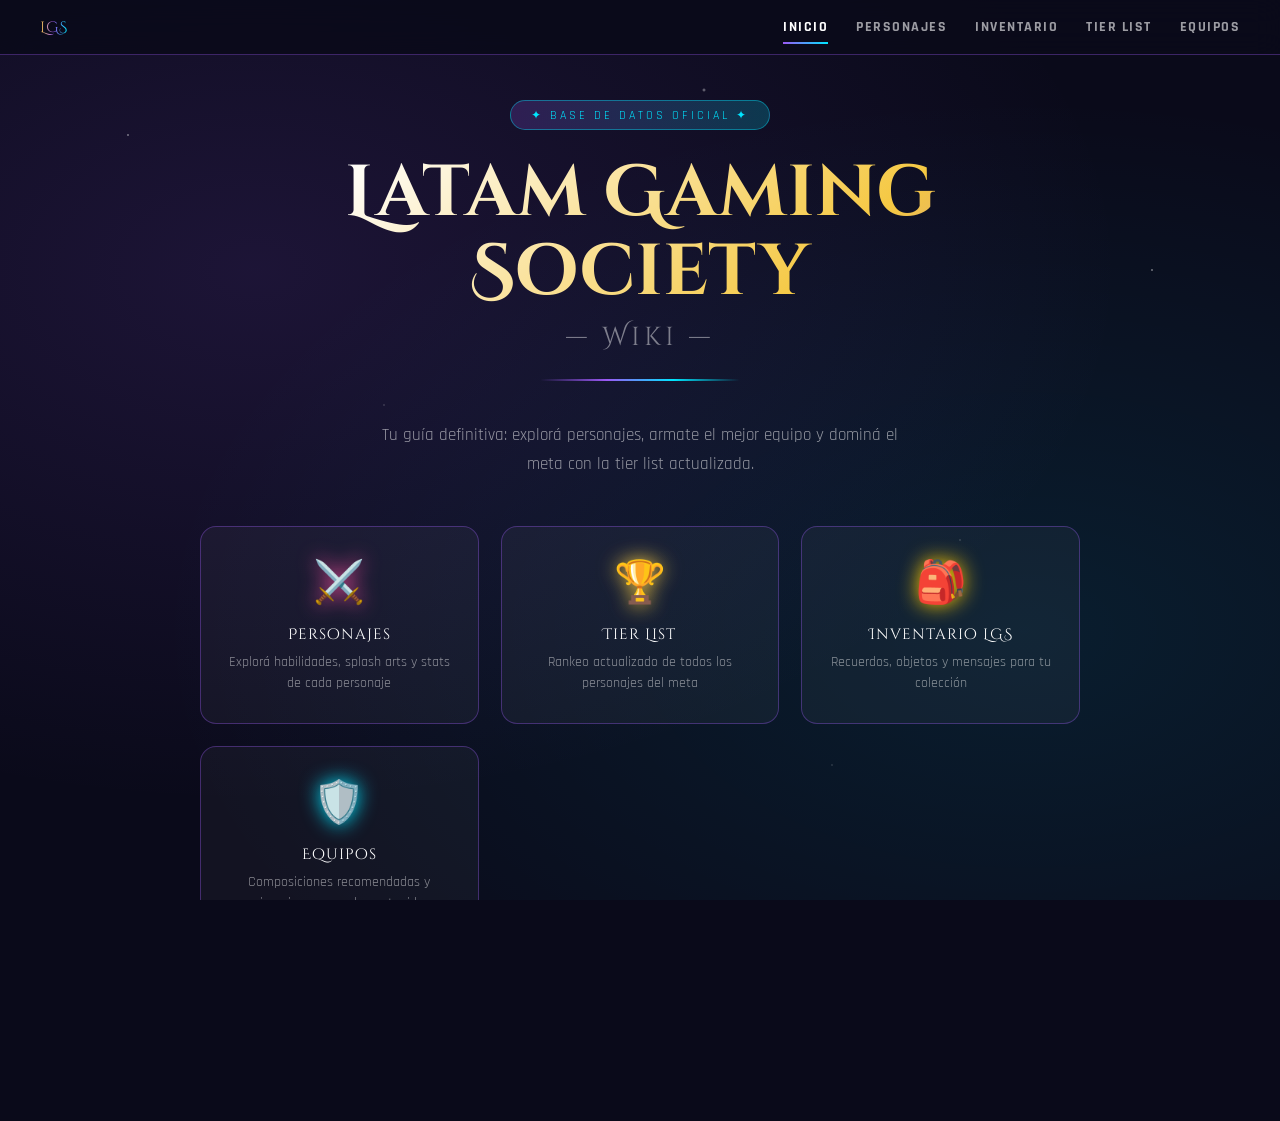
==== index.html @ 2401581b "Add files via upload" ====
<!DOCTYPE html>
<html lang="es">
<head>
<meta charset="UTF-8">
<meta name="viewport" content="width=device-width, initial-scale=1.0">
<title>LGS Wiki</title>
<link rel="stylesheet" href="styles.css">
</head>
<body data-page="home">
<div class="bg-layer"></div>

<nav>
  <div class="nav-logo" onclick="goTo('home')">LGS</div>
  <!-- Botón hamburguesa (solo visible en móvil) -->
  <button class="nav-hamburger" id="nav-hamburger" aria-label="Menú">
    <span></span><span></span><span></span>
  </button>
  <div class="nav-links" id="nav-links">
    <button class="nav-btn" data-page="home"       onclick="goTo('home');closeMenu()">Inicio</button>
    <button class="nav-btn" data-page="personajes" onclick="goTo('personajes');closeMenu()">Personajes</button>
    <button class="nav-btn" data-page="inventario" onclick="goTo('inventario');closeMenu()">Inventario</button>
    <button class="nav-btn" data-page="tierlist"   onclick="goTo('tierlist');closeMenu()">Tier List</button>
    <button class="nav-btn" data-page="equipos"    onclick="goTo('equipos');closeMenu()">Equipos</button>
  </div>
</nav>

<div class="home-wrap">
  <div class="hero-badge">✦ Base de Datos Oficial ✦</div>
  <h1 class="hero-title">Latam Gaming<br>Society</h1>
  <p class="hero-sub">— Wiki —</p>
  <div class="hero-divider"></div>
  <p class="hero-desc">Tu guía definitiva: explorá personajes, armate el mejor equipo y dominá el meta con la tier list actualizada.</p>
  <div class="home-cards">
    <div class="home-card c-chars" onclick="goTo('personajes')">
      <span class="hcard-icon">⚔️</span>
      <div class="hcard-title">Personajes</div>
      <div class="hcard-desc">Explorá habilidades, splash arts y stats de cada personaje</div>
    </div>
    <div class="home-card c-tier" onclick="goTo('tierlist')">
      <span class="hcard-icon">🏆</span>
      <div class="hcard-title">Tier List</div>
      <div class="hcard-desc">Rankeo actualizado de todos los personajes del meta</div>
    </div>
    <div class="home-card c-inventario" onclick="goTo('inventario')">
      <span class="hcard-icon">🎒</span>
      <div class="hcard-title">Inventario LGS</div>
      <div class="hcard-desc">Recuerdos, objetos y mensajes para tu colección</div>
    </div>
    <div class="home-card c-teams" onclick="goTo('equipos')">
      <span class="hcard-icon">🛡️</span>
      <div class="hcard-title">Equipos</div>
      <div class="hcard-desc">Composiciones recomendadas y sinergias para cada contenido</div>
    </div>
  </div>
  <div class="home-stats">
    <div><div class="hstat-num">2</div><div class="hstat-label">Personajes</div></div>
    <div><div class="hstat-num">4</div><div class="hstat-label">Secciones</div></div>
    <div><div class="hstat-num">∞</div><div class="hstat-label">Builds</div></div>
  </div>
</div>

<script src="scripts.js" defer></script>
</body>
</html>
---- styles.css ----
@import url('https://fonts.googleapis.com/css2?family=Cinzel+Decorative:wght@700;900&family=Rajdhani:wght@400;600;700&display=swap');
*{margin:0;padding:0;box-sizing:border-box;}
:root{
  --gold:#f5c842;--violet:#9b59f5;--cyan:#00e5ff;--pink:#ff4fa3;
  --bg:#0a0a1a;--border:rgba(155,89,245,0.35);
  --fuego:#ff6b35;--hidro:#4fc3f7;--aero:#b2ff59;--geo:#ffca28;
  --electro:#ce93d8;--crio:#80deea;--flora:#69f0ae;
  --celestial:#ffe082;--umbral:#9e9e9e;--caos:#e040fb;
}
html,body{height:100%;background:var(--bg);color:#fff;font-family:'Rajdhani',sans-serif;overflow-x:hidden;}

.bg-layer{position:fixed;inset:0;z-index:0;pointer-events:none;
  background:radial-gradient(ellipse at 20% 30%,rgba(155,89,245,.13) 0%,transparent 60%),
             radial-gradient(ellipse at 80% 70%,rgba(0,229,255,.09) 0%,transparent 60%),var(--bg);}
.bg-layer::before{content:'';position:absolute;inset:0;
  background-image:radial-gradient(1.5px 1.5px at 10% 15%,rgba(255,255,255,.6) 0%,transparent 100%),
    radial-gradient(1px 1px at 30% 45%,rgba(255,255,255,.4) 0%,transparent 100%),
    radial-gradient(2px 2px at 55% 10%,rgba(255,255,255,.5) 0%,transparent 100%),
    radial-gradient(1px 1px at 75% 60%,rgba(255,255,255,.4) 0%,transparent 100%),
    radial-gradient(1.5px 1.5px at 90% 30%,rgba(255,255,255,.6) 0%,transparent 100%),
    radial-gradient(1px 1px at 65% 85%,rgba(255,255,255,.35) 0%,transparent 100%);
  animation:twinkle 4s ease-in-out infinite alternate;}
@keyframes twinkle{from{opacity:.6}to{opacity:1}}

nav{position:fixed;top:0;left:0;right:0;z-index:300;display:flex;align-items:center;justify-content:space-between;
  padding:14px 40px;background:rgba(10,10,26,.9);backdrop-filter:blur(14px);
  border-bottom:1px solid var(--border);}
.nav-logo{font-family:'Cinzel Decorative',cursive;font-size:.95rem;cursor:pointer;
  background:linear-gradient(90deg,var(--gold),var(--violet),var(--cyan));
  -webkit-background-clip:text;background-clip:text;-webkit-text-fill-color:transparent;}
.nav-links{display:flex;gap:28px;}
.nav-btn{background:none;border:none;color:rgba(255,255,255,.6);cursor:pointer;
  font-family:'Rajdhani',sans-serif;font-size:.9rem;font-weight:700;letter-spacing:1.5px;
  text-transform:uppercase;padding:4px 0;position:relative;transition:color .2s;}
.nav-btn::after{content:'';position:absolute;bottom:-4px;left:0;right:0;height:2px;
  background:linear-gradient(90deg,var(--violet),var(--cyan));
  transform:scaleX(0);transition:transform .3s;transform-origin:left;}
.nav-btn:hover,.nav-btn.active{color:#fff;}
.nav-btn.active::after,.nav-btn:hover::after{transform:scaleX(1);}

.home-wrap{min-height:100vh;display:flex;flex-direction:column;align-items:center;
  justify-content:center;text-align:center;padding:100px 20px 60px;}
.hero-badge{display:inline-block;background:linear-gradient(90deg,rgba(155,89,245,.2),rgba(0,229,255,.2));
  border:1px solid rgba(0,229,255,.4);border-radius:20px;padding:6px 20px;
  font-size:.78rem;letter-spacing:3px;text-transform:uppercase;color:var(--cyan);margin-bottom:24px;
  animation:fadeInDown .8s ease both;}
.hero-title{font-family:'Cinzel Decorative',cursive;font-size:clamp(2rem,6vw,4.5rem);line-height:1.1;
  background:linear-gradient(135deg,#fff 0%,var(--gold) 40%,var(--violet) 70%,var(--cyan) 100%);
  -webkit-background-clip:text;background-clip:text;-webkit-text-fill-color:transparent;
  background-size:200% 200%;animation:gradShift 4s ease infinite,fadeInDown 1s ease both;margin-bottom:8px;}
.hero-sub{font-family:'Cinzel Decorative',cursive;font-size:clamp(.9rem,2vw,1.6rem);
  color:rgba(255,255,255,.45);letter-spacing:4px;margin-bottom:24px;animation:fadeInDown 1.1s ease both;}
.hero-divider{width:200px;height:2px;background:linear-gradient(90deg,transparent,var(--violet),var(--cyan),transparent);
  margin:0 auto 40px;animation:fadeIn 1.2s ease both;}
.hero-desc{max-width:540px;font-size:1.05rem;color:rgba(255,255,255,.55);line-height:1.7;
  margin-bottom:48px;animation:fadeInUp 1.2s ease both;}
.home-cards{display:grid;grid-template-columns:repeat(auto-fit,minmax(210px,1fr));
  gap:22px;max-width:880px;width:100%;animation:fadeInUp 1.4s ease both;}
.home-card{background:rgba(255,255,255,.04);border:1px solid var(--border);border-radius:16px;
  padding:30px 22px;cursor:pointer;transition:transform .3s,box-shadow .3s,border-color .3s;
  text-align:center;position:relative;overflow:hidden;}
.home-card::before{content:'';position:absolute;inset:0;
  background:linear-gradient(135deg,var(--c1,var(--violet)),var(--c2,var(--cyan)));
  opacity:0;transition:opacity .3s;}
.home-card:hover{transform:translateY(-8px) scale(1.03);border-color:transparent;
  box-shadow:0 20px 60px rgba(0,0,0,.4),0 0 28px var(--c1,var(--violet));}
.home-card:hover::before{opacity:.12;}
.home-card.c-chars{--c1:#ff4fa3;--c2:#9b59f5;}
.home-card.c-tier{--c1:#f5c842;--c2:#ff6b35;}
.home-card.c-inventario{--c1:#ffcc00;--c2:#f2994a;}
.home-card.c-teams{--c1:#00e5ff;--c2:#00b894;}
.hcard-icon{font-size:2.6rem;margin-bottom:14px;display:block;position:relative;z-index:1;
  filter:drop-shadow(0 0 10px var(--c1,var(--violet)));transition:transform .3s;}
.home-card:hover .hcard-icon{transform:scale(1.15) rotate(-5deg);}
.hcard-title{font-family:'Cinzel Decorative',cursive;font-size:.95rem;color:#fff;
  margin-bottom:7px;position:relative;z-index:1;letter-spacing:1px;}
.hcard-desc{font-size:.85rem;color:rgba(255,255,255,.5);line-height:1.5;position:relative;z-index:1;}
.home-stats{display:flex;gap:48px;margin-top:54px;animation:fadeInUp 1.6s ease both;}
.hstat-num{font-family:'Cinzel Decorative',cursive;font-size:2rem;
  background:linear-gradient(90deg,var(--gold),var(--violet));
  -webkit-background-clip:text;background-clip:text;-webkit-text-fill-color:transparent;}
.hstat-label{font-size:.78rem;letter-spacing:2px;text-transform:uppercase;color:rgba(255,255,255,.4);margin-top:4px;}

.chars-wrap{padding:100px 40px 60px;max-width:1300px;margin:0 auto;}
.section-header{text-align:center;margin-bottom:44px;}
.section-badge{display:inline-block;background:linear-gradient(90deg,rgba(255,79,163,.2),rgba(155,89,245,.2));
  border:1px solid rgba(255,79,163,.4);border-radius:20px;padding:5px 18px;
  font-size:.75rem;letter-spacing:3px;text-transform:uppercase;color:var(--pink);margin-bottom:14px;}
.section-title{font-family:'Cinzel Decorative',cursive;font-size:clamp(1.5rem,4vw,2.8rem);
  background:linear-gradient(135deg,#fff 0%,var(--gold) 50%,var(--pink) 100%);
  -webkit-background-clip:text;background-clip:text;-webkit-text-fill-color:transparent;margin-bottom:8px;}
.section-sub{color:rgba(255,255,255,.4);letter-spacing:2px;font-size:.82rem;text-transform:uppercase;}

.inventory-wrap{padding:100px 40px 60px;max-width:1300px;margin:0 auto;}
.inventory-grid{display:grid;grid-template-columns:repeat(auto-fit,minmax(260px,1fr));gap:22px;margin-top:24px;}
.inventory-card{background:rgba(255,255,255,.04);border:1px solid rgba(255,255,255,.08);border-radius:18px;overflow:hidden;
  display:flex;flex-direction:column;transition:transform .3s,box-shadow .3s;}
.inventory-card:hover{transform:translateY(-6px);box-shadow:0 18px 50px rgba(0,0,0,.28);}
.inventory-card-media{position:relative;min-height:220px;display:flex;align-items:center;justify-content:center;
  background:linear-gradient(135deg,rgba(155,89,245,.15),rgba(0,229,255,.12));color:#fff;
  text-transform:uppercase;font-family:'Cinzel Decorative',cursive;font-size:1.8rem;letter-spacing:1px;}
.inventory-card-media span{background:rgba(0,0,0,.35);padding:10px 18px;border-radius:999px;}
.inventory-card-media-recuerdos{background:linear-gradient(135deg,#40123a,#220923);}
.inventory-card-media-objetos{background:linear-gradient(135deg,#10343d,#0d5668);}
.inventory-card-media-mensajes{background:linear-gradient(135deg,#2e1f3d,#5d3d7b);}
.inventory-card-body{padding:22px;display:flex;flex-direction:column;gap:12px;}
.inventory-card-title{font-family:'Cinzel Decorative',cursive;font-size:1.1rem;color:#fff;}
.inventory-card-desc{color:rgba(255,255,255,.6);line-height:1.65;font-size:.94rem;}
.inventory-card-notice{font-size:.82rem;color:rgba(255,255,255,.35);padding-top:4px;border-top:1px solid rgba(255,255,255,.06);}

.filters{display:flex;flex-wrap:wrap;gap:14px;align-items:flex-end;margin-bottom:32px;
  background:rgba(255,255,255,.03);border:1px solid var(--border);border-radius:14px;padding:18px 22px;}
.search-wrap{position:relative;flex:1;min-width:200px;}
.search-wrap input{width:100%;background:rgba(255,255,255,.06);border:1px solid rgba(155,89,245,.3);
  border-radius:10px;padding:9px 14px 9px 40px;color:#fff;font-family:'Rajdhani',sans-serif;
  font-size:.92rem;font-weight:600;outline:none;transition:border-color .3s;}
.search-wrap input::placeholder{color:rgba(255,255,255,.3);}
.search-wrap input:focus{border-color:var(--violet);}
.s-icon{position:absolute;left:12px;top:50%;transform:translateY(-50%);opacity:.45;font-size:.95rem;}
.fg{display:flex;flex-direction:column;gap:7px;}
.fl{font-size:.68rem;letter-spacing:2px;text-transform:uppercase;color:rgba(255,255,255,.35);}
.fp{display:flex;flex-wrap:wrap;gap:5px;}
.pill{background:rgba(255,255,255,.05);border:1px solid rgba(255,255,255,.12);border-radius:20px;
  padding:4px 12px;font-size:.8rem;font-weight:600;cursor:pointer;transition:all .22s;
  color:rgba(255,255,255,.55);user-select:none;display:flex;align-items:center;gap:5px;}
.pill:hover{border-color:rgba(155,89,245,.5);color:#fff;}
.pill.active{background:rgba(155,89,245,.22);border-color:var(--violet);color:#fff;}
.pill.sp.active{background:rgba(245,200,66,.14);border-color:var(--gold);color:var(--gold);}
.edot{width:8px;height:8px;border-radius:50%;flex-shrink:0;}
.fdiv{width:1px;background:rgba(255,255,255,.07);align-self:stretch;}
.count-lbl{margin-left:auto;color:rgba(255,255,255,.3);font-size:.82rem;white-space:nowrap;}
#char-count{color:var(--cyan);}

.chars-grid{display:grid;grid-template-columns:repeat(auto-fill,minmax(165px,1fr));gap:18px;}
.char-card{position:relative;border-radius:14px;overflow:hidden;cursor:pointer;aspect-ratio:3/4;
  background:rgba(255,255,255,.04);border:1px solid rgba(255,255,255,.1);
  display:flex;flex-direction:column;transition:transform .3s,box-shadow .3s,border-color .3s;}
.char-card:hover{transform:translateY(-8px) scale(1.03);}
.char-card[data-rarity="5"]{border-color:rgba(245,200,66,.3);}
.char-card[data-rarity="5"]:hover{border-color:var(--gold);box-shadow:0 20px 50px rgba(0,0,0,.5),0 0 28px rgba(245,200,66,.3);}
.char-card[data-rarity="4"]{border-color:rgba(155,89,245,.25);}
.char-card[data-rarity="4"]:hover{border-color:var(--violet);box-shadow:0 20px 50px rgba(0,0,0,.5),0 0 22px rgba(155,89,245,.3);}
.card-art{flex:1;position:relative;overflow:hidden;}
.card-art img{width:100%;height:100%;object-fit:cover;object-position:top center;display:block;transition:transform .4s;}
.char-card:hover .card-art img{transform:scale(1.08);}
.card-art-bg{width:100%;height:100%;display:flex;align-items:center;justify-content:center;}
.elem-badge{position:absolute;top:9px;left:9px;width:13px;height:13px;border-radius:50%;
  border:2px solid rgba(255,255,255,.2);z-index:2;}
.rarity-badge{position:absolute;top:7px;right:7px;z-index:2;display:flex;gap:1px;
  background:rgba(0,0,0,.55);border-radius:7px;padding:3px 5px;backdrop-filter:blur(4px);}
.star{font-size:.52rem;line-height:1;}
.card-footer{padding:9px 11px;background:linear-gradient(0deg,rgba(10,10,26,.97),rgba(10,10,26,.7));
  border-top:1px solid rgba(255,255,255,.06);}
.card-name{font-family:'Cinzel Decorative',cursive;font-size:.63rem;color:#fff;
  text-align:center;white-space:nowrap;overflow:hidden;text-overflow:ellipsis;}
.card-el-name{font-size:.65rem;color:rgba(255,255,255,.33);text-align:center;margin-top:2px;letter-spacing:1px;}
.empty-state{grid-column:1/-1;text-align:center;padding:70px 20px;color:rgba(255,255,255,.22);}
.empty-icon{font-size:2.8rem;margin-bottom:14px;display:block;}
.empty-text{font-family:'Cinzel Decorative',cursive;font-size:.85rem;letter-spacing:2px;}

.modal-overlay{position:fixed;inset:0;z-index:500;background:rgba(0,0,0,.82);
  backdrop-filter:blur(8px);display:flex;align-items:center;justify-content:center;
  padding:20px;opacity:0;pointer-events:none;transition:opacity .28s;}
.modal-overlay.open{opacity:1;pointer-events:all;}
.modal{background:linear-gradient(160deg,#0f0f24,#0a0a1a);border-radius:18px;
  border:1px solid rgba(155,89,245,.3);max-width:860px;width:100%;max-height:88vh;
  overflow-y:auto;position:relative;transform:translateY(28px);transition:transform .28s;}
.modal-overlay.open .modal{transform:translateY(0);}
.modal::-webkit-scrollbar{width:5px;}
.modal::-webkit-scrollbar-track{background:rgba(255,255,255,.02);}
.modal::-webkit-scrollbar-thumb{background:rgba(155,89,245,.4);border-radius:3px;}
.modal-hero{position:relative;height:320px;overflow:hidden;border-radius:18px 18px 0 0;}
.modal-hero-img{width:100%;height:100%;object-fit:cover;object-position:top center;display:block;}
.modal-hero-bg{width:100%;height:100%;}
.modal-hero-grad{position:absolute;inset:0;
  background:linear-gradient(0deg,#0a0a1a 0%,rgba(10,10,26,.25) 55%,transparent 100%);}
.modal-close{position:absolute;top:14px;right:14px;z-index:10;background:rgba(0,0,0,.6);
  border:1px solid rgba(255,255,255,.18);border-radius:50%;width:34px;height:34px;
  color:#fff;font-size:1rem;cursor:pointer;display:flex;align-items:center;justify-content:center;
  transition:background .2s;backdrop-filter:blur(4px);}
.modal-close:hover{background:rgba(255,79,163,.45);}
.modal-hero-info{position:absolute;bottom:18px;left:26px;right:26px;}
.modal-name{font-family:'Cinzel Decorative',cursive;font-size:clamp(1.3rem,3vw,2rem);
  color:#fff;text-shadow:0 2px 18px rgba(0,0,0,.9);margin-bottom:4px;}
.modal-tagline{font-size:.85rem;color:rgba(255,255,255,.5);font-style:italic;letter-spacing:1px;}
.modal-badges{display:flex;align-items:center;gap:8px;margin-top:9px;flex-wrap:wrap;}
.mbadge{display:flex;align-items:center;gap:5px;background:rgba(0,0,0,.55);
  border-radius:20px;padding:3px 11px;font-size:.78rem;font-weight:700;letter-spacing:.8px;
  border:1px solid rgba(255,255,255,.12);backdrop-filter:blur(4px);}
.mbadge-dot{width:9px;height:9px;border-radius:50%;}
.mbadge-role{background:rgba(155,89,245,.15);border-color:rgba(155,89,245,.35);color:var(--violet);}
.mbadge-rarity{border-color:rgba(245,200,66,.3);}
.modal-body{padding:22px 26px 30px;}
.ms-title{font-family:'Cinzel Decorative',cursive;font-size:.75rem;color:var(--cyan);
  letter-spacing:3px;text-transform:uppercase;margin-bottom:12px;padding-bottom:7px;
  border-bottom:1px solid rgba(0,229,255,.14);}
.ms{margin-bottom:26px;}
.stats-grid{display:grid;grid-template-columns:repeat(auto-fill,minmax(155px,1fr));gap:7px;}
.srow{display:flex;justify-content:space-between;align-items:center;
  background:rgba(255,255,255,.04);border-radius:8px;padding:6px 11px;
  border:1px solid rgba(255,255,255,.05);}
.sname{font-size:.78rem;color:rgba(255,255,255,.48);font-weight:600;}
.sval{font-size:.85rem;color:#fff;font-weight:700;}
.skill-card{background:rgba(255,255,255,.04);border:1px solid rgba(255,255,255,.07);
  border-radius:11px;padding:14px 16px;margin-bottom:10px;transition:border-color .3s;}
.skill-card:hover{border-color:rgba(155,89,245,.3);}
.sk-head{display:flex;align-items:center;gap:9px;margin-bottom:7px;}
.sk-icon{font-size:1.1rem;}
.sk-name{font-family:'Cinzel Decorative',cursive;font-size:.74rem;color:var(--gold);letter-spacing:.8px;}
.sk-type{font-size:.68rem;color:rgba(255,255,255,.32);letter-spacing:2px;text-transform:uppercase;margin-left:auto;}
.sk-flavor{font-size:.8rem;color:rgba(255,255,255,.42);font-style:italic;margin-bottom:7px;line-height:1.5;}
.sk-desc{font-size:.86rem;color:rgba(255,255,255,.73);line-height:1.6;}
.sk-desc strong{color:var(--cyan);}
.ptable{width:100%;border-collapse:collapse;}
.ptable th{font-size:.7rem;letter-spacing:2px;text-transform:uppercase;color:rgba(255,255,255,.32);
  padding:7px 11px;text-align:left;border-bottom:1px solid rgba(255,255,255,.07);}
.ptable td{padding:8px 11px;font-size:.83rem;border-bottom:1px solid rgba(255,255,255,.04);}
.ptable tr:last-child td{border-bottom:none;}
.ptable tr:hover td{background:rgba(255,255,255,.03);}
.pnum{color:var(--gold);font-weight:700;text-align:center;font-family:'Cinzel Decorative',cursive;}
.pname{color:var(--violet);font-weight:700;}
.pdesc{color:rgba(255,255,255,.62);line-height:1.5;}
.pdesc strong{color:var(--cyan);}
.coming-soon{min-height:100vh;display:flex;flex-direction:column;align-items:center;
  justify-content:center;text-align:center;padding:100px 20px;}
.cs-icon{font-size:4rem;margin-bottom:20px;opacity:.4;}
.cs-title{font-family:'Cinzel Decorative',cursive;font-size:1.4rem;color:rgba(255,255,255,.25);
  letter-spacing:3px;margin-bottom:10px;}
.cs-sub{font-size:.9rem;color:rgba(255,255,255,.15);letter-spacing:2px;}
.mbadge-paradigma{background:rgba(0,229,255,.08);border-color:rgba(0,229,255,.3);color:var(--cyan);}
.mbadge-via{background:rgba(245,200,66,.12);border-color:rgba(245,200,66,.4);color:var(--gold);
  font-family:'Rajdhani',sans-serif;font-weight:700;cursor:pointer;letter-spacing:.8px;
  transition:background .2s;}
.mbadge-via:hover{background:rgba(245,200,66,.25);}
@keyframes fadeInDown{from{opacity:0;transform:translateY(-24px)}to{opacity:1;transform:translateY(0)}}
@keyframes fadeInUp{from{opacity:0;transform:translateY(24px)}to{opacity:1;transform:translateY(0)}}
@keyframes fadeIn{from{opacity:0}to{opacity:1}}
/* ══════════════════════════════
   HAMBURGUESA (base, oculta en desktop)
══════════════════════════════ */
.nav-hamburger {
  display: none;
  flex-direction: column;
  justify-content: center;
  gap: 5px;
  background: none;
  border: none;
  cursor: pointer;
  padding: 6px;
  z-index: 310;
}
.nav-hamburger span {
  display: block;
  width: 24px;
  height: 2px;
  background: rgba(255,255,255,0.8);
  border-radius: 2px;
  transition: transform 0.3s, opacity 0.3s;
}
/* Animación al abrir */
.nav-hamburger.open span:nth-child(1) { transform: translateY(7px) rotate(45deg); }
.nav-hamburger.open span:nth-child(2) { opacity: 0; }
.nav-hamburger.open span:nth-child(3) { transform: translateY(-7px) rotate(-45deg); }

/* ══════════════════════════════
   TABLET (≤ 900px)
══════════════════════════════ */
@media (max-width: 900px) {
  nav { padding: 14px 20px; }

  .home-cards {
    grid-template-columns: repeat(2, 1fr);
    gap: 14px;
  }

  .home-wrap { padding: 90px 16px 50px; }

  .hero-title { font-size: clamp(1.8rem, 7vw, 3.2rem); }
  .hero-sub   { font-size: clamp(.8rem, 2.5vw, 1.3rem); }
  .hero-desc  { font-size: .98rem; }
}

/* ══════════════════════════════
   MÓVIL (≤ 600px)
══════════════════════════════ */
@media (max-width: 600px) {
  /* Nav: mostrar hamburguesa, ocultar links */
  .nav-hamburger { display: flex; }

  .nav-links {
    position: fixed;
    top: 0; right: 0;
    height: 100vh;
    width: 70%;
    max-width: 280px;
    background: rgba(10,10,26,0.97);
    backdrop-filter: blur(16px);
    border-left: 1px solid rgba(155,89,245,0.3);
    flex-direction: column;
    align-items: flex-start;
    justify-content: center;
    gap: 8px;
    padding: 40px 28px;
    transform: translateX(100%);
    transition: transform 0.3s ease;
    z-index: 305;
  }
  .nav-links.open { transform: translateX(0); }

  .nav-btn {
    font-size: 1.1rem;
    padding: 10px 0;
    width: 100%;
    text-align: left;
    border-bottom: 1px solid rgba(255,255,255,0.06);
  }

  /* Home */
  .home-wrap { padding: 80px 14px 44px; text-align: center; }

  .hero-title { font-size: clamp(1.5rem, 9vw, 2.4rem); }
  .hero-sub   { font-size: .85rem; letter-spacing: 3px; }
  .hero-desc  { font-size: .92rem; }

  .home-cards {
    grid-template-columns: 1fr 1fr;
    gap: 10px;
  }

  .hcard-icon  { font-size: 2rem; margin-bottom: 10px; }
  .hcard-title { font-size: .82rem; }
  .hcard-desc  { font-size: .75rem; }

  .home-stats { gap: 28px; }
  .hstat-num  { font-size: 1.6rem; }
  .hstat-label{ font-size: .7rem; }

  .hero-divider { width: 140px; }
}

/* ══════════════════════════════
   MUY CHICO (≤ 380px)
══════════════════════════════ */
@media (max-width: 380px) {
  .home-cards { grid-template-columns: 1fr; }
  .hero-title { font-size: 1.4rem; }
}
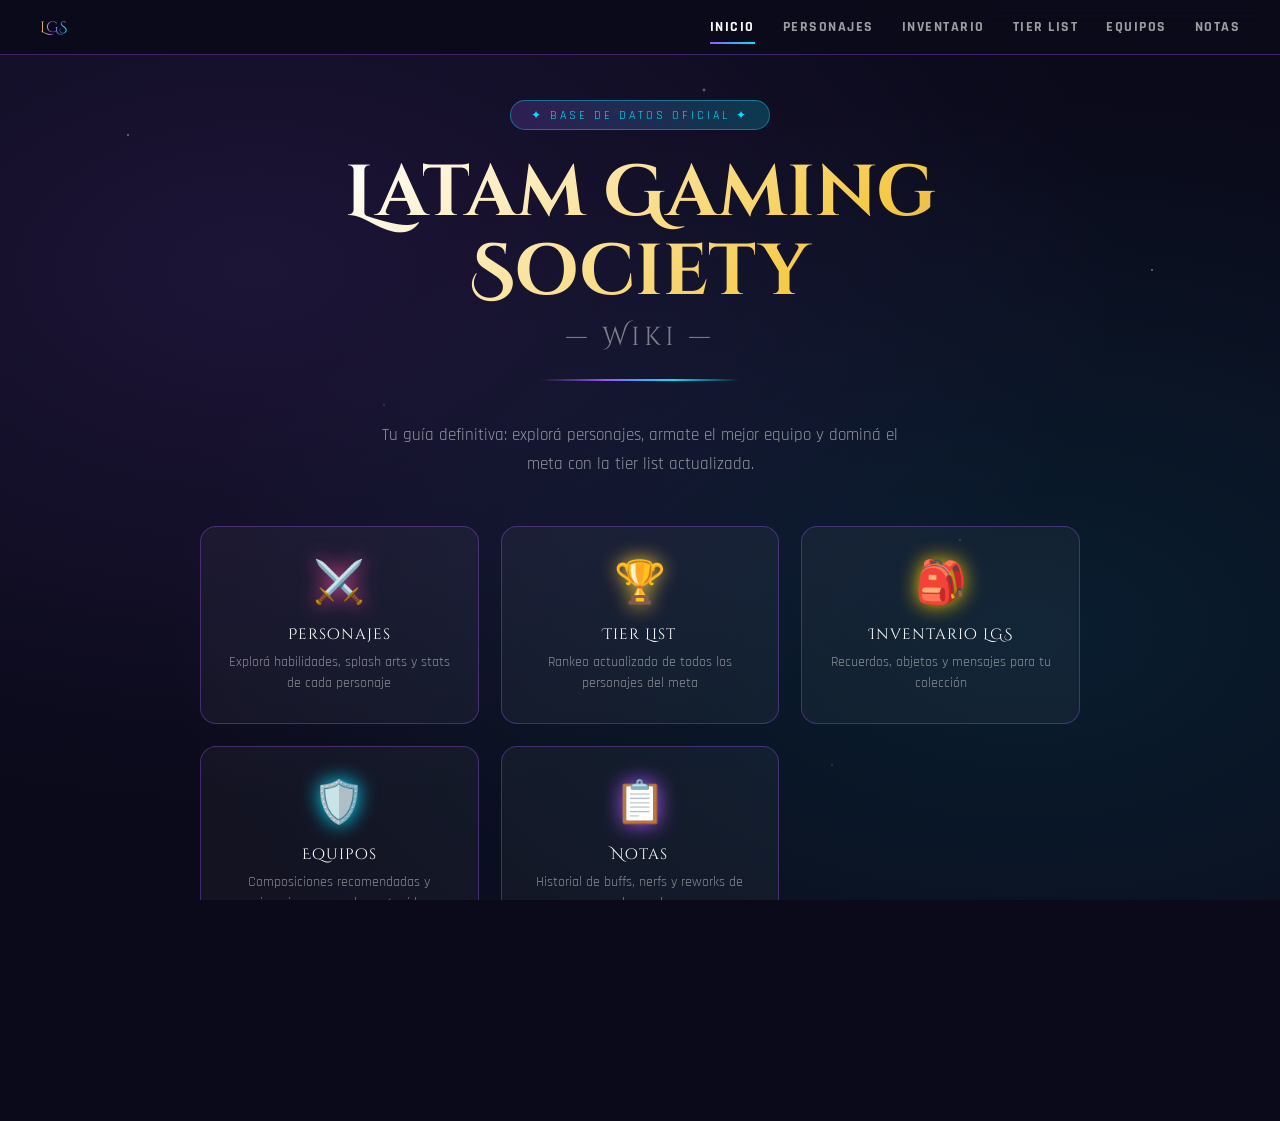
==== commit 1fa634af: "Add files via upload" ====
--- a/index.html
+++ b/index.html
@@ -8,10 +8,8 @@
 </head>
 <body data-page="home">
 <div class="bg-layer"></div>
-
 <nav>
   <div class="nav-logo" onclick="goTo('home')">LGS</div>
-  <!-- Botón hamburguesa (solo visible en móvil) -->
   <button class="nav-hamburger" id="nav-hamburger" aria-label="Menú">
     <span></span><span></span><span></span>
   </button>
@@ -21,9 +19,9 @@
     <button class="nav-btn" data-page="inventario" onclick="goTo('inventario');closeMenu()">Inventario</button>
     <button class="nav-btn" data-page="tierlist"   onclick="goTo('tierlist');closeMenu()">Tier List</button>
     <button class="nav-btn" data-page="equipos"    onclick="goTo('equipos');closeMenu()">Equipos</button>
+    <button class="nav-btn" data-page="notas"      onclick="goTo('notas');closeMenu()">Notas</button>
   </div>
 </nav>
-
 <div class="home-wrap">
   <div class="hero-badge">✦ Base de Datos Oficial ✦</div>
   <h1 class="hero-title">Latam Gaming<br>Society</h1>
@@ -51,14 +49,18 @@
       <div class="hcard-title">Equipos</div>
       <div class="hcard-desc">Composiciones recomendadas y sinergias para cada contenido</div>
     </div>
+    <div class="home-card c-notas" onclick="goTo('notas')">
+      <span class="hcard-icon">📋</span>
+      <div class="hcard-title">Notas</div>
+      <div class="hcard-desc">Historial de buffs, nerfs y reworks de cada parche</div>
+    </div>
   </div>
   <div class="home-stats">
     <div><div class="hstat-num">2</div><div class="hstat-label">Personajes</div></div>
-    <div><div class="hstat-num">4</div><div class="hstat-label">Secciones</div></div>
+    <div><div class="hstat-num">5</div><div class="hstat-label">Secciones</div></div>
     <div><div class="hstat-num">∞</div><div class="hstat-label">Builds</div></div>
   </div>
 </div>
-
 <script src="scripts.js" defer></script>
 </body>
 </html>
--- a/styles.css
+++ b/styles.css
@@ -22,13 +22,17 @@
   animation:twinkle 4s ease-in-out infinite alternate;}
 @keyframes twinkle{from{opacity:.6}to{opacity:1}}
 
+/* ── NAV ── */
 nav{position:fixed;top:0;left:0;right:0;z-index:300;display:flex;align-items:center;justify-content:space-between;
   padding:14px 40px;background:rgba(10,10,26,.9);backdrop-filter:blur(14px);
   border-bottom:1px solid var(--border);}
 .nav-logo{font-family:'Cinzel Decorative',cursive;font-size:.95rem;cursor:pointer;
   background:linear-gradient(90deg,var(--gold),var(--violet),var(--cyan));
   -webkit-background-clip:text;background-clip:text;-webkit-text-fill-color:transparent;}
+
+/* Links — visibles en desktop, ocultos en móvil */
 .nav-links{display:flex;gap:28px;}
+
 .nav-btn{background:none;border:none;color:rgba(255,255,255,.6);cursor:pointer;
   font-family:'Rajdhani',sans-serif;font-size:.9rem;font-weight:700;letter-spacing:1.5px;
   text-transform:uppercase;padding:4px 0;position:relative;transition:color .2s;}
@@ -38,6 +42,33 @@
 .nav-btn:hover,.nav-btn.active{color:#fff;}
 .nav-btn.active::after,.nav-btn:hover::after{transform:scaleX(1);}
 
+/* Hamburguesa — oculta en desktop */
+.nav-hamburger{
+  display:none;
+  flex-direction:column;
+  justify-content:center;
+  align-items:center;
+  gap:5px;
+  background:none;
+  border:1px solid rgba(155,89,245,.4);
+  border-radius:8px;
+  cursor:pointer;
+  padding:8px 9px;
+  z-index:310;
+  flex-shrink:0;
+}
+.nav-hamburger span{
+  display:block;
+  width:22px;height:2px;
+  background:rgba(255,255,255,.85);
+  border-radius:2px;
+  transition:transform .3s,opacity .3s;
+}
+.nav-hamburger.open span:nth-child(1){transform:translateY(7px) rotate(45deg);}
+.nav-hamburger.open span:nth-child(2){opacity:0;}
+.nav-hamburger.open span:nth-child(3){transform:translateY(-7px) rotate(-45deg);}
+
+/* ── HOME ── */
 .home-wrap{min-height:100vh;display:flex;flex-direction:column;align-items:center;
   justify-content:center;text-align:center;padding:100px 20px 60px;}
 .hero-badge{display:inline-block;background:linear-gradient(90deg,rgba(155,89,245,.2),rgba(0,229,255,.2));
@@ -48,6 +79,7 @@
   background:linear-gradient(135deg,#fff 0%,var(--gold) 40%,var(--violet) 70%,var(--cyan) 100%);
   -webkit-background-clip:text;background-clip:text;-webkit-text-fill-color:transparent;
   background-size:200% 200%;animation:gradShift 4s ease infinite,fadeInDown 1s ease both;margin-bottom:8px;}
+@keyframes gradShift{0%,100%{background-position:0 50%}50%{background-position:100% 50%}}
 .hero-sub{font-family:'Cinzel Decorative',cursive;font-size:clamp(.9rem,2vw,1.6rem);
   color:rgba(255,255,255,.45);letter-spacing:4px;margin-bottom:24px;animation:fadeInDown 1.1s ease both;}
 .hero-divider{width:200px;height:2px;background:linear-gradient(90deg,transparent,var(--violet),var(--cyan),transparent);
@@ -69,6 +101,7 @@
 .home-card.c-tier{--c1:#f5c842;--c2:#ff6b35;}
 .home-card.c-inventario{--c1:#ffcc00;--c2:#f2994a;}
 .home-card.c-teams{--c1:#00e5ff;--c2:#00b894;}
+.home-card.c-notas{--c1:#a855f7;--c2:#00e5ff;}
 .hcard-icon{font-size:2.6rem;margin-bottom:14px;display:block;position:relative;z-index:1;
   filter:drop-shadow(0 0 10px var(--c1,var(--violet)));transition:transform .3s;}
 .home-card:hover .hcard-icon{transform:scale(1.15) rotate(-5deg);}
@@ -81,6 +114,7 @@
   -webkit-background-clip:text;background-clip:text;-webkit-text-fill-color:transparent;}
 .hstat-label{font-size:.78rem;letter-spacing:2px;text-transform:uppercase;color:rgba(255,255,255,.4);margin-top:4px;}
 
+/* ── SECCIONES ── */
 .chars-wrap{padding:100px 40px 60px;max-width:1300px;margin:0 auto;}
 .section-header{text-align:center;margin-bottom:44px;}
 .section-badge{display:inline-block;background:linear-gradient(90deg,rgba(255,79,163,.2),rgba(155,89,245,.2));
@@ -91,6 +125,7 @@
   -webkit-background-clip:text;background-clip:text;-webkit-text-fill-color:transparent;margin-bottom:8px;}
 .section-sub{color:rgba(255,255,255,.4);letter-spacing:2px;font-size:.82rem;text-transform:uppercase;}
 
+/* ── INVENTARIO ── */
 .inventory-wrap{padding:100px 40px 60px;max-width:1300px;margin:0 auto;}
 .inventory-grid{display:grid;grid-template-columns:repeat(auto-fit,minmax(260px,1fr));gap:22px;margin-top:24px;}
 .inventory-card{background:rgba(255,255,255,.04);border:1px solid rgba(255,255,255,.08);border-radius:18px;overflow:hidden;
@@ -108,6 +143,7 @@
 .inventory-card-desc{color:rgba(255,255,255,.6);line-height:1.65;font-size:.94rem;}
 .inventory-card-notice{font-size:.82rem;color:rgba(255,255,255,.35);padding-top:4px;border-top:1px solid rgba(255,255,255,.06);}
 
+/* ── FILTROS ── */
 .filters{display:flex;flex-wrap:wrap;gap:14px;align-items:flex-end;margin-bottom:32px;
   background:rgba(255,255,255,.03);border:1px solid var(--border);border-radius:14px;padding:18px 22px;}
 .search-wrap{position:relative;flex:1;min-width:200px;}
@@ -131,6 +167,7 @@
 .count-lbl{margin-left:auto;color:rgba(255,255,255,.3);font-size:.82rem;white-space:nowrap;}
 #char-count{color:var(--cyan);}
 
+/* ── CARDS PERSONAJES ── */
 .chars-grid{display:grid;grid-template-columns:repeat(auto-fill,minmax(165px,1fr));gap:18px;}
 .char-card{position:relative;border-radius:14px;overflow:hidden;cursor:pointer;aspect-ratio:3/4;
   background:rgba(255,255,255,.04);border:1px solid rgba(255,255,255,.1);
@@ -158,6 +195,7 @@
 .empty-icon{font-size:2.8rem;margin-bottom:14px;display:block;}
 .empty-text{font-family:'Cinzel Decorative',cursive;font-size:.85rem;letter-spacing:2px;}
 
+/* ── MODAL ── */
 .modal-overlay{position:fixed;inset:0;z-index:500;background:rgba(0,0,0,.82);
   backdrop-filter:blur(8px);display:flex;align-items:center;justify-content:center;
   padding:20px;opacity:0;pointer-events:none;transition:opacity .28s;}
@@ -190,6 +228,11 @@
 .mbadge-dot{width:9px;height:9px;border-radius:50%;}
 .mbadge-role{background:rgba(155,89,245,.15);border-color:rgba(155,89,245,.35);color:var(--violet);}
 .mbadge-rarity{border-color:rgba(245,200,66,.3);}
+.mbadge-paradigma{background:rgba(0,229,255,.08);border-color:rgba(0,229,255,.3);color:var(--cyan);}
+.mbadge-via{background:rgba(245,200,66,.12);border-color:rgba(245,200,66,.4);color:var(--gold);
+  font-family:'Rajdhani',sans-serif;font-weight:700;cursor:pointer;letter-spacing:.8px;
+  transition:background .2s;}
+.mbadge-via:hover{background:rgba(245,200,66,.25);}
 .modal-body{padding:22px 26px 30px;}
 .ms-title{font-family:'Cinzel Decorative',cursive;font-size:.75rem;color:var(--cyan);
   letter-spacing:3px;text-transform:uppercase;margin-bottom:12px;padding-bottom:7px;
@@ -221,127 +264,105 @@
 .pname{color:var(--violet);font-weight:700;}
 .pdesc{color:rgba(255,255,255,.62);line-height:1.5;}
 .pdesc strong{color:var(--cyan);}
+
+/* ── COMING SOON ── */
 .coming-soon{min-height:100vh;display:flex;flex-direction:column;align-items:center;
   justify-content:center;text-align:center;padding:100px 20px;}
 .cs-icon{font-size:4rem;margin-bottom:20px;opacity:.4;}
 .cs-title{font-family:'Cinzel Decorative',cursive;font-size:1.4rem;color:rgba(255,255,255,.25);
   letter-spacing:3px;margin-bottom:10px;}
 .cs-sub{font-size:.9rem;color:rgba(255,255,255,.15);letter-spacing:2px;}
-.mbadge-paradigma{background:rgba(0,229,255,.08);border-color:rgba(0,229,255,.3);color:var(--cyan);}
-.mbadge-via{background:rgba(245,200,66,.12);border-color:rgba(245,200,66,.4);color:var(--gold);
-  font-family:'Rajdhani',sans-serif;font-weight:700;cursor:pointer;letter-spacing:.8px;
-  transition:background .2s;}
-.mbadge-via:hover{background:rgba(245,200,66,.25);}
+
+/* ── KEYFRAMES ── */
 @keyframes fadeInDown{from{opacity:0;transform:translateY(-24px)}to{opacity:1;transform:translateY(0)}}
 @keyframes fadeInUp{from{opacity:0;transform:translateY(24px)}to{opacity:1;transform:translateY(0)}}
 @keyframes fadeIn{from{opacity:0}to{opacity:1}}
-/* ══════════════════════════════
-   HAMBURGUESA (base, oculta en desktop)
-══════════════════════════════ */
-.nav-hamburger {
-  display: none;
-  flex-direction: column;
-  justify-content: center;
-  gap: 5px;
-  background: none;
-  border: none;
-  cursor: pointer;
-  padding: 6px;
-  z-index: 310;
-}
-.nav-hamburger span {
-  display: block;
-  width: 24px;
-  height: 2px;
-  background: rgba(255,255,255,0.8);
-  border-radius: 2px;
-  transition: transform 0.3s, opacity 0.3s;
-}
-/* Animación al abrir */
-.nav-hamburger.open span:nth-child(1) { transform: translateY(7px) rotate(45deg); }
-.nav-hamburger.open span:nth-child(2) { opacity: 0; }
-.nav-hamburger.open span:nth-child(3) { transform: translateY(-7px) rotate(-45deg); }
 
 /* ══════════════════════════════
    TABLET (≤ 900px)
 ══════════════════════════════ */
-@media (max-width: 900px) {
-  nav { padding: 14px 20px; }
-
-  .home-cards {
-    grid-template-columns: repeat(2, 1fr);
-    gap: 14px;
-  }
-
-  .home-wrap { padding: 90px 16px 50px; }
-
-  .hero-title { font-size: clamp(1.8rem, 7vw, 3.2rem); }
-  .hero-sub   { font-size: clamp(.8rem, 2.5vw, 1.3rem); }
-  .hero-desc  { font-size: .98rem; }
+@media (max-width:900px){
+  nav{padding:14px 20px;}
+  .home-cards{grid-template-columns:repeat(2,1fr);gap:14px;}
+  .home-wrap{padding:90px 16px 50px;}
+  .hero-title{font-size:clamp(1.8rem,7vw,3.2rem);}
+  .hero-sub{font-size:clamp(.8rem,2.5vw,1.3rem);}
+  .hero-desc{font-size:.98rem;}
+  .chars-wrap{padding:90px 20px 50px;}
 }
 
 /* ══════════════════════════════
    MÓVIL (≤ 600px)
 ══════════════════════════════ */
-@media (max-width: 600px) {
-  /* Nav: mostrar hamburguesa, ocultar links */
-  .nav-hamburger { display: flex; }
-
-  .nav-links {
-    position: fixed;
-    top: 0; right: 0;
-    height: 100vh;
-    width: 70%;
-    max-width: 280px;
-    background: rgba(10,10,26,0.97);
-    backdrop-filter: blur(16px);
-    border-left: 1px solid rgba(155,89,245,0.3);
-    flex-direction: column;
-    align-items: flex-start;
-    justify-content: center;
-    gap: 8px;
-    padding: 40px 28px;
-    transform: translateX(100%);
-    transition: transform 0.3s ease;
-    z-index: 305;
+@media (max-width:600px){
+  nav{padding:12px 16px;}
+
+  /* Mostrar hamburguesa */
+  .nav-hamburger{display:flex;}
+
+  /* Ocultar links y convertirlos en drawer lateral */
+  .nav-links{
+    display:flex; /* siempre flex, pero fuera de pantalla */
+    position:fixed;
+    top:0;right:0;
+    height:100vh;
+    width:72%;
+    max-width:280px;
+    background:rgba(10,10,26,.97);
+    backdrop-filter:blur(16px);
+    border-left:1px solid rgba(155,89,245,.3);
+    flex-direction:column;
+    align-items:flex-start;
+    justify-content:center;
+    gap:4px;
+    padding:40px 28px;
+    transform:translateX(100%);
+    transition:transform .3s ease;
+    z-index:305;
   }
-  .nav-links.open { transform: translateX(0); }
-
-  .nav-btn {
-    font-size: 1.1rem;
-    padding: 10px 0;
-    width: 100%;
-    text-align: left;
-    border-bottom: 1px solid rgba(255,255,255,0.06);
+  .nav-links.open{transform:translateX(0);}
+
+  .nav-btn{
+    font-size:1.05rem;
+    padding:12px 0;
+    width:100%;
+    text-align:left;
+    border-bottom:1px solid rgba(255,255,255,.06);
   }
+  .nav-btn::after{display:none;}
 
   /* Home */
-  .home-wrap { padding: 80px 14px 44px; text-align: center; }
-
-  .hero-title { font-size: clamp(1.5rem, 9vw, 2.4rem); }
-  .hero-sub   { font-size: .85rem; letter-spacing: 3px; }
-  .hero-desc  { font-size: .92rem; }
-
-  .home-cards {
-    grid-template-columns: 1fr 1fr;
-    gap: 10px;
-  }
-
-  .hcard-icon  { font-size: 2rem; margin-bottom: 10px; }
-  .hcard-title { font-size: .82rem; }
-  .hcard-desc  { font-size: .75rem; }
-
-  .home-stats { gap: 28px; }
-  .hstat-num  { font-size: 1.6rem; }
-  .hstat-label{ font-size: .7rem; }
-
-  .hero-divider { width: 140px; }
+  .home-wrap{padding:80px 14px 44px;}
+  .hero-title{font-size:clamp(1.5rem,9vw,2.4rem);}
+  .hero-sub{font-size:.85rem;letter-spacing:3px;}
+  .hero-desc{font-size:.92rem;}
+  .hero-divider{width:140px;}
+  .home-cards{grid-template-columns:1fr 1fr;gap:10px;}
+  .hcard-icon{font-size:2rem;margin-bottom:10px;}
+  .hcard-title{font-size:.82rem;}
+  .hcard-desc{font-size:.75rem;}
+  .home-stats{gap:28px;}
+  .hstat-num{font-size:1.6rem;}
+  .hstat-label{font-size:.7rem;}
+
+  /* Personajes */
+  .chars-wrap{padding:80px 12px 40px;}
+  .chars-grid{grid-template-columns:repeat(auto-fill,minmax(130px,1fr));gap:12px;}
+  .filters{padding:14px 14px;gap:10px;}
+
+  /* Modal */
+  .modal{max-height:95vh;border-radius:14px;}
+  .modal-hero{height:220px;}
+  .modal-body{padding:16px 16px 24px;}
+  .stats-grid{grid-template-columns:repeat(2,1fr);}
+  .ptable th,.ptable td{padding:6px 8px;font-size:.78rem;}
 }
 
 /* ══════════════════════════════
    MUY CHICO (≤ 380px)
 ══════════════════════════════ */
-@media (max-width: 380px) {
-  .home-cards { grid-template-columns: 1fr; }
-  .hero-title { font-size: 1.4rem; }
-}
+@media (max-width:380px){
+  .home-cards{grid-template-columns:1fr;}
+  .hero-title{font-size:1.4rem;}
+  .chars-grid{grid-template-columns:repeat(2,1fr);}
+}
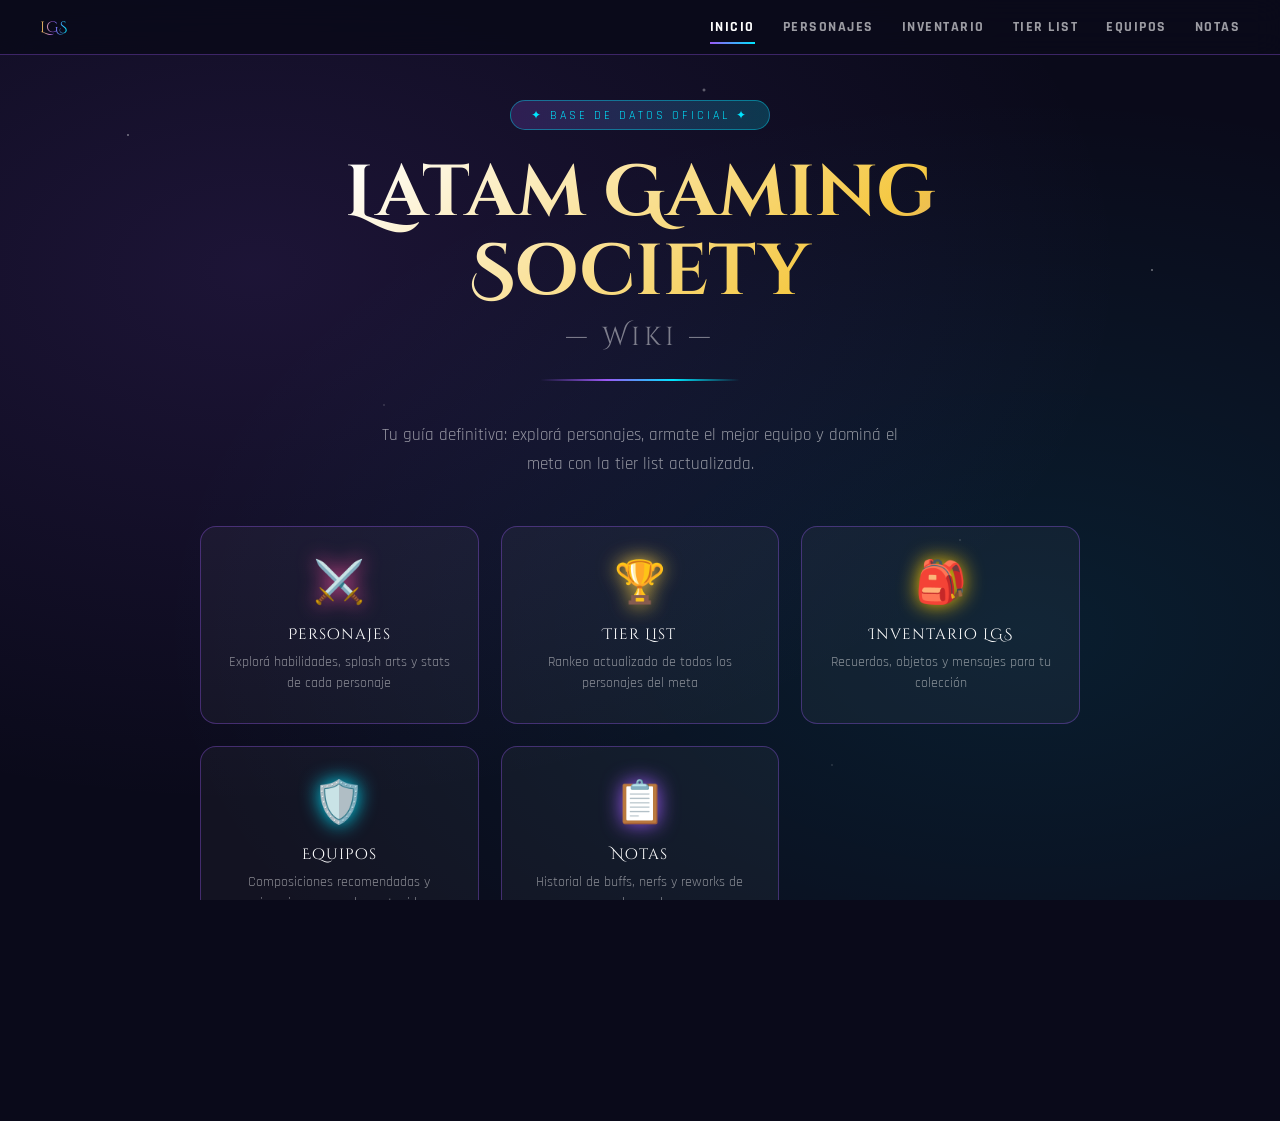
==== commit a2424ea9: "Add files via upload" ====
--- a/index.html
+++ b/index.html
@@ -62,5 +62,6 @@
   </div>
 </div>
 <script src="scripts.js" defer></script>
+<div id="global-tooltip"></div>
 </body>
 </html>
--- a/styles.css
+++ b/styles.css
@@ -101,7 +101,6 @@
 .home-card.c-tier{--c1:#f5c842;--c2:#ff6b35;}
 .home-card.c-inventario{--c1:#ffcc00;--c2:#f2994a;}
 .home-card.c-teams{--c1:#00e5ff;--c2:#00b894;}
-.home-card.c-notas{--c1:#a855f7;--c2:#00e5ff;}
 .hcard-icon{font-size:2.6rem;margin-bottom:14px;display:block;position:relative;z-index:1;
   filter:drop-shadow(0 0 10px var(--c1,var(--violet)));transition:transform .3s;}
 .home-card:hover .hcard-icon{transform:scale(1.15) rotate(-5deg);}
@@ -116,15 +115,47 @@
 
 /* ── SECCIONES ── */
 .chars-wrap{padding:100px 40px 60px;max-width:1300px;margin:0 auto;}
-.section-header{text-align:center;margin-bottom:44px;}
-.section-badge{display:inline-block;background:linear-gradient(90deg,rgba(255,79,163,.2),rgba(155,89,245,.2));
-  border:1px solid rgba(255,79,163,.4);border-radius:20px;padding:5px 18px;
-  font-size:.75rem;letter-spacing:3px;text-transform:uppercase;color:var(--pink);margin-bottom:14px;}
-.section-title{font-family:'Cinzel Decorative',cursive;font-size:clamp(1.5rem,4vw,2.8rem);
-  background:linear-gradient(135deg,#fff 0%,var(--gold) 50%,var(--pink) 100%);
-  -webkit-background-clip:text;background-clip:text;-webkit-text-fill-color:transparent;margin-bottom:8px;}
-.section-sub{color:rgba(255,255,255,.4);letter-spacing:2px;font-size:.82rem;text-transform:uppercase;}
-
+
+.section-header {
+  text-align: center;
+  margin-bottom: 50px;
+  animation: fadeInDown 0.8s ease both;
+}
+
+.section-badge{
+  display:inline-block;
+  background:linear-gradient(90deg,rgba(255,79,163,.2),rgba(155,89,245,.2)); 
+  border:1px solid rgba(255,79,163,.4);
+  border-radius:20px;
+  padding:5px 18px; 
+  font-size:.75rem;
+  letter-spacing:3px;
+  text-transform:uppercase;
+  color:var(--pink);
+  margin-bottom:14px;
+}
+
+.section-title {
+  font-family: 'Cinzel Decorative', cursive;
+  font-size: clamp(2rem, 5vw, 3.5rem);
+  background: linear-gradient(135deg, #fff 0%, var(--violet) 50%, var(--cyan) 100%);
+  background-clip: text;
+  -webkit-background-clip: text;
+  -webkit-text-fill-color: transparent;
+  margin-bottom: 10px;
+  text-transform: uppercase;
+  letter-spacing: 2px;
+  filter: drop-shadow(0 0 15px rgba(155, 89, 245, 0.3));
+}
+
+.section-sub {
+  color: rgba(255, 255, 255, 0.5);
+  font-size: 1rem;
+  max-width: 600px;
+  margin: 0 auto;
+  line-height: 1.6;
+  letter-spacing: 1px;
+}
 /* ── INVENTARIO ── */
 .inventory-wrap{padding:100px 40px 60px;max-width:1300px;margin:0 auto;}
 .inventory-grid{display:grid;grid-template-columns:repeat(auto-fit,minmax(260px,1fr));gap:22px;margin-top:24px;}
@@ -144,8 +175,10 @@
 .inventory-card-notice{font-size:.82rem;color:rgba(255,255,255,.35);padding-top:4px;border-top:1px solid rgba(255,255,255,.06);}
 
 /* ── FILTROS ── */
-.filters{display:flex;flex-wrap:wrap;gap:14px;align-items:flex-end;margin-bottom:32px;
-  background:rgba(255,255,255,.03);border:1px solid var(--border);border-radius:14px;padding:18px 22px;}
+.filters {
+  background: rgba(20, 20, 40, 0.8);
+  border: 1px solid rgba(155, 89, 245, 0.4);
+}
 .search-wrap{position:relative;flex:1;min-width:200px;}
 .search-wrap input{width:100%;background:rgba(255,255,255,.06);border:1px solid rgba(155,89,245,.3);
   border-radius:10px;padding:9px 14px 9px 40px;color:#fff;font-family:'Rajdhani',sans-serif;
@@ -156,17 +189,51 @@
 .fg{display:flex;flex-direction:column;gap:7px;}
 .fl{font-size:.68rem;letter-spacing:2px;text-transform:uppercase;color:rgba(255,255,255,.35);}
 .fp{display:flex;flex-wrap:wrap;gap:5px;}
-.pill{background:rgba(255,255,255,.05);border:1px solid rgba(255,255,255,.12);border-radius:20px;
-  padding:4px 12px;font-size:.8rem;font-weight:600;cursor:pointer;transition:all .22s;
-  color:rgba(255,255,255,.55);user-select:none;display:flex;align-items:center;gap:5px;}
-.pill:hover{border-color:rgba(155,89,245,.5);color:#fff;}
-.pill.active{background:rgba(155,89,245,.22);border-color:var(--violet);color:#fff;}
-.pill.sp.active{background:rgba(245,200,66,.14);border-color:var(--gold);color:var(--gold);}
-.edot{width:8px;height:8px;border-radius:50%;flex-shrink:0;}
-.fdiv{width:1px;background:rgba(255,255,255,.07);align-self:stretch;}
-.count-lbl{margin-left:auto;color:rgba(255,255,255,.3);font-size:.82rem;white-space:nowrap;}
-#char-count{color:var(--cyan);}
-
+.pill {
+  background: #1a1a2e;
+  border: 1px solid #5a4a8a;
+  color: #ddd;
+  padding: 6px 14px;
+  font-size: 0.85rem;
+  font-weight: 600;
+  border-radius: 20px;
+  cursor: pointer;
+  transition: all 0.2s;
+  display: flex;
+  align-items: center;
+  gap: 6px;
+  white-space: nowrap;
+  user-select: none;
+}
+
+.pill:hover {
+  background: #2e2a4a;
+  border-color: var(--violet);
+  color: #fff;
+}
+
+.pill.active {
+  background: rgba(155, 89, 245, 0.3);
+  border-color: var(--violet);
+  color: #fff;
+  box-shadow: 0 0 12px rgba(155, 89, 245, 0.4);
+}
+.count-lbl {
+  margin-left: auto;
+  color: #ffffff;
+  font-size: 0.9rem;
+  font-weight: 600;
+  white-space: nowrap;
+  background: rgba(155, 89, 245, 0.15);
+  padding: 6px 14px;
+  border-radius: 20px;
+  border: 1px solid rgba(155, 89, 245, 0.4);
+}
+#char-count {
+  color: var(--cyan);
+  font-weight: 700;
+  font-size: 1rem;
+}
 /* ── CARDS PERSONAJES ── */
 .chars-grid{display:grid;grid-template-columns:repeat(auto-fill,minmax(165px,1fr));gap:18px;}
 .char-card{position:relative;border-radius:14px;overflow:hidden;cursor:pointer;aspect-ratio:3/4;
@@ -348,7 +415,7 @@
   /* Personajes */
   .chars-wrap{padding:80px 12px 40px;}
   .chars-grid{grid-template-columns:repeat(auto-fill,minmax(130px,1fr));gap:12px;}
-  .filters{padding:14px 14px;gap:10px;}
+  .simple-search{margin:0 0 24px;max-width:100%;}
 
   /* Modal */
   .modal{max-height:95vh;border-radius:14px;}
@@ -365,4 +432,74 @@
   .home-cards{grid-template-columns:1fr;}
   .hero-title{font-size:1.4rem;}
   .chars-grid{grid-template-columns:repeat(2,1fr);}
+}
+/* ── RASGO ÚNICO ── */
+.rasgo-desc {
+  color: rgba(255,255,255,.55);
+  font-size: .88rem;
+  line-height: 1.6;
+  margin-bottom: 14px;
+  font-style: italic;
+}
+
+.rasgo-grid {
+  display: grid;
+  grid-template-columns: repeat(auto-fill, minmax(200px, 1fr));
+  gap: 10px;
+}
+
+.rasgo-card {
+  background: rgba(255,255,255,.05);
+  border: 1px solid rgba(245,200,66,.25);
+  border-radius: 12px;
+  padding: 12px 14px;
+  transition: border-color .3s, box-shadow .3s;
+}
+
+.rasgo-card:hover {
+  border-color: var(--gold);
+  box-shadow: 0 0 14px rgba(245,200,66,.15);
+}
+
+.rasgo-ally {
+  font-size: .72rem;
+  text-transform: uppercase;
+  letter-spacing: 2px;
+  color: var(--cyan);
+  margin-bottom: 4px;
+}
+
+.rasgo-name {
+  font-family: 'Cinzel Decorative', cursive;
+  font-size: .78rem;
+  color: var(--gold);
+  margin-bottom: 6px;
+}
+
+.rasgo-text {
+  font-size: .82rem;
+  color: rgba(255,255,255,.65);
+  line-height: 1.55;
+}
+/* ── TOOLTIP GLOBAL (POSITION FIXED) ── */
+#global-tooltip {
+  position: fixed;
+  z-index: 9999;
+  background: #0f0f24;
+  border: 1px solid var(--cyan);
+  color: #fff;
+  padding: 6px 12px;
+  border-radius: 6px;
+  font-size: 0.75rem;
+  max-width: 220px;
+  white-space: normal;
+  word-break: break-word;
+  box-shadow: 0 4px 12px rgba(0,0,0,.6);
+  pointer-events: none;
+  opacity: 0;
+  transition: opacity 0.2s;
+}
+
+#global-tooltip.visible {
+  opacity: 1;
 }
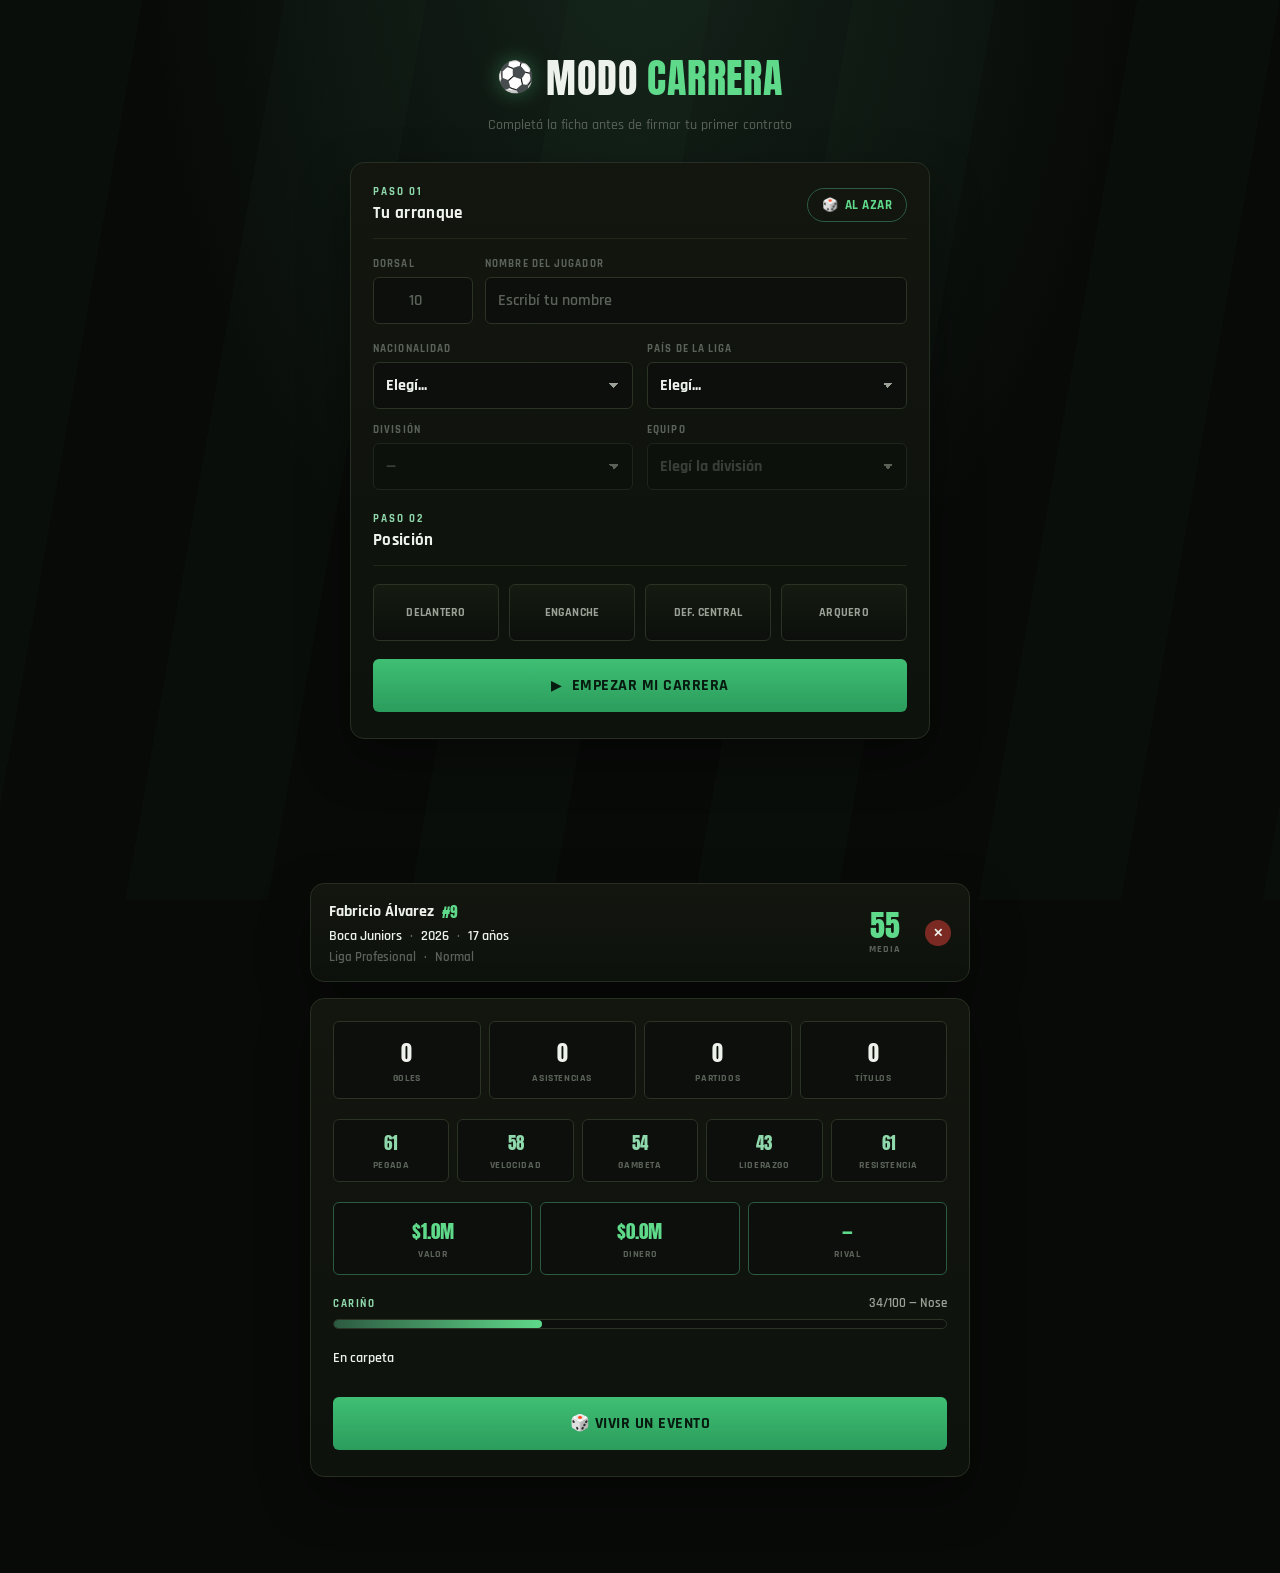
==== commit 5c1b78f9: "Add files via upload" ====
--- a/index.html
+++ b/index.html
@@ -3,65 +3,233 @@
 <head>
 <meta charset="UTF-8">
 <meta name="viewport" content="width=device-width, initial-scale=1.0">
-<title>LGS Wiki</title>
-<link rel="stylesheet" href="styles.css">
+<title>Modo Carrera</title>
+<link rel="preconnect" href="https://fonts.googleapis.com">
+<link rel="preconnect" href="https://fonts.gstatic.com" crossorigin>
+<link href="https://fonts.googleapis.com/css2?family=Anton&family=Rajdhani:wght@500;600;700&display=swap" rel="stylesheet">
+<link rel="stylesheet" href="style.css">
 </head>
-<body data-page="home">
-<div class="bg-layer"></div>
-<nav>
-  <div class="nav-logo" onclick="goTo('home')">LGS</div>
-  <button class="nav-hamburger" id="nav-hamburger" aria-label="Menú">
-    <span></span><span></span><span></span>
-  </button>
-  <div class="nav-links" id="nav-links">
-    <button class="nav-btn" data-page="home"       onclick="goTo('home');closeMenu()">Inicio</button>
-    <button class="nav-btn" data-page="personajes" onclick="goTo('personajes');closeMenu()">Personajes</button>
-    <button class="nav-btn" data-page="inventario" onclick="goTo('inventario');closeMenu()">Inventario</button>
-    <button class="nav-btn" data-page="tierlist"   onclick="goTo('tierlist');closeMenu()">Tier List</button>
-    <button class="nav-btn" data-page="equipos"    onclick="goTo('equipos');closeMenu()">Equipos</button>
-    <button class="nav-btn" data-page="notas"      onclick="goTo('notas');closeMenu()">Notas</button>
-  </div>
-</nav>
-<div class="home-wrap">
-  <div class="hero-badge">✦ Base de Datos Oficial ✦</div>
-  <h1 class="hero-title">Latam Gaming<br>Society</h1>
-  <p class="hero-sub">— Wiki —</p>
-  <div class="hero-divider"></div>
-  <p class="hero-desc">Tu guía definitiva: explorá personajes, armate el mejor equipo y dominá el meta con la tier list actualizada.</p>
-  <div class="home-cards">
-    <div class="home-card c-chars" onclick="goTo('personajes')">
-      <span class="hcard-icon">⚔️</span>
-      <div class="hcard-title">Personajes</div>
-      <div class="hcard-desc">Explorá habilidades, splash arts y stats de cada personaje</div>
-    </div>
-    <div class="home-card c-tier" onclick="goTo('tierlist')">
-      <span class="hcard-icon">🏆</span>
-      <div class="hcard-title">Tier List</div>
-      <div class="hcard-desc">Rankeo actualizado de todos los personajes del meta</div>
-    </div>
-    <div class="home-card c-inventario" onclick="goTo('inventario')">
-      <span class="hcard-icon">🎒</span>
-      <div class="hcard-title">Inventario LGS</div>
-      <div class="hcard-desc">Recuerdos, objetos y mensajes para tu colección</div>
-    </div>
-    <div class="home-card c-teams" onclick="goTo('equipos')">
-      <span class="hcard-icon">🛡️</span>
-      <div class="hcard-title">Equipos</div>
-      <div class="hcard-desc">Composiciones recomendadas y sinergias para cada contenido</div>
-    </div>
-    <div class="home-card c-notas" onclick="goTo('notas')">
-      <span class="hcard-icon">📋</span>
-      <div class="hcard-title">Notas</div>
-      <div class="hcard-desc">Historial de buffs, nerfs y reworks de cada parche</div>
-    </div>
-  </div>
-  <div class="home-stats">
-    <div><div class="hstat-num">2</div><div class="hstat-label">Personajes</div></div>
-    <div><div class="hstat-num">5</div><div class="hstat-label">Secciones</div></div>
-    <div><div class="hstat-num">∞</div><div class="hstat-label">Builds</div></div>
+<body>
+
+<div class="fondo-cancha"></div>
+
+<main class="pantalla" id="pantalla-menu">
+
+  <header class="cabecera">
+    <div class="cabecera__marca">
+      <span class="cabecera__bola">⚽</span>
+      <h1 class="cabecera__titulo">MODO <span>CARRERA</span></h1>
+    </div>
+    <p class="cabecera__sub">Completá la ficha antes de firmar tu primer contrato</p>
+  </header>
+
+  <form id="form-menu" class="tarjeta" novalidate>
+
+    <div class="tarjeta__cabecera">
+      <div>
+        <span class="tarjeta__eyebrow">Paso 01</span>
+        <h2 class="tarjeta__titulo">Tu arranque</h2>
+      </div>
+      <button type="button" class="boton-azar" id="boton-azar">
+        <span class="boton-azar__icono">🎲</span> Al azar
+      </button>
+    </div>
+
+    <!-- NOMBRE + DORSAL -->
+    <div class="fila-nombre">
+      <div class="campo campo--dorsal">
+        <label for="input-dorsal">Dorsal</label>
+        <input type="number" id="input-dorsal" name="dorsal" placeholder="10" min="1" max="99" required>
+      </div>
+
+      <div class="campo campo--nombre">
+        <label for="input-nombre">Nombre del jugador</label>
+        <input type="text" id="input-nombre" name="nombre" placeholder="Escribí tu nombre" maxlength="24" required>
+      </div>
+    </div>
+
+    <!-- DESTINO -->
+    <div class="modulo__grid">
+      <div class="campo campo--pais">
+        <label for="select-pais">Nacionalidad</label>
+        <div class="campo-club__fila">
+          <img id="preview-escudo-pais" class="preview-escudo" alt="" hidden>
+          <select id="select-pais" name="pais" required>
+            <option value="" disabled selected>Elegí...</option>
+          </select>
+        </div>
+      </div>
+
+      <div class="campo campo--pais">
+        <label for="select-liga-pais">País de la liga</label>
+        <div class="campo-club__fila">
+          <img id="preview-escudo-liga-pais" class="preview-escudo" alt="" hidden>
+          <select id="select-liga-pais" name="liga-pais" required>
+            <option value="" disabled selected>Elegí...</option>
+          </select>
+        </div>
+      </div>
+
+      <div class="campo">
+        <label for="select-division">División</label>
+        <select id="select-division" name="division" required disabled>
+          <option value="" disabled selected>—</option>
+        </select>
+      </div>
+
+      <div class="campo campo--club">
+        <label for="select-club">Equipo</label>
+        <div class="campo-club__fila">
+          <img id="preview-escudo" class="preview-escudo" alt="" hidden>
+          <select id="select-club" name="club" required disabled>
+            <option value="" disabled selected>Elegí la división</option>
+          </select>
+        </div>
+      </div>
+    </div>
+
+    <!-- POSICIÓN -->
+    <div class="tarjeta__cabecera tarjeta__cabecera--posicion">
+      <div>
+        <span class="tarjeta__eyebrow">Paso 02</span>
+        <h2 class="tarjeta__titulo">Posición</h2>
+      </div>
+    </div>
+
+    <div class="posiciones" id="grupo-posiciones" role="radiogroup" aria-label="Elegir posición">
+      <button type="button" class="pos-card" data-posicion="delantero" data-dorsal-sugerido="9" role="radio" aria-checked="false">
+        <span class="pos-card__nombre">Delantero</span>
+      </button>
+
+      <button type="button" class="pos-card" data-posicion="enganche" data-dorsal-sugerido="10" role="radio" aria-checked="false">
+        <span class="pos-card__nombre">Enganche</span>
+      </button>
+
+      <button type="button" class="pos-card" data-posicion="central" data-dorsal-sugerido="4" role="radio" aria-checked="false">
+        <span class="pos-card__nombre">Def. Central</span>
+      </button>
+
+      <button type="button" class="pos-card" data-posicion="arquero" data-dorsal-sugerido="1" role="radio" aria-checked="false">
+        <span class="pos-card__nombre">Arquero</span>
+      </button>
+    </div>
+    <input type="hidden" id="input-posicion" name="posicion" required>
+
+    <p class="mensaje-error" id="mensaje-error" hidden></p>
+
+    <button type="submit" class="boton-iniciar">
+      <span class="boton-iniciar__icono">▶</span> Empezar mi carrera
+    </button>
+
+  </form>
+</main>
+
+<!-- ============================================
+     PANTALLA DE JUEGO (HUD)
+     Oculta por defecto. menu.js la muestra al enviar el formulario.
+     ============================================ -->
+<main class="pantalla pantalla--hud" id="pantalla-juego" hidden>
+
+  <div class="tarjeta hud-cabecera">
+
+    <div class="hud-cabecera__izquierda">
+      <div class="hud-cabecera__fila hud-cabecera__fila--top">
+        <img id="hud-bandera" class="hud-bandera" alt="">
+        <span id="hud-nombre" class="hud-nombre">—</span>
+        <span id="hud-dorsal" class="hud-dorsal">#0</span>
+      </div>
+      <div class="hud-cabecera__fila">
+        <span id="hud-club">—</span>
+        <span class="hud-separador">·</span>
+        <span id="hud-año">—</span>
+        <span class="hud-separador">·</span>
+        <span id="hud-edad">—</span>
+      </div>
+      <div class="hud-cabecera__fila hud-cabecera__fila--tenue">
+        <span id="hud-liga">—</span>
+        <span class="hud-separador">·</span>
+        <span id="hud-forma">—</span>
+      </div>
+    </div>
+
+    <div class="hud-cabecera__media">
+      <span id="hud-media" class="hud-media__numero">0</span>
+      <span class="hud-media__etiqueta">Media</span>
+    </div>
+
+    <div class="hud-cabecera__derecha">
+      <img id="hud-escudo-club" class="hud-escudo-club" alt="Escudo del club" hidden>
+      <button type="button" class="hud-boton-retiro" id="hud-boton-retiro" aria-label="Retirarse">
+        ✕
+      </button>
+    </div>
+
+  </div>
+
+  <div class="tarjeta hud-panel">
+
+    <div class="hud-burbujas hud-burbujas--superiores" id="hud-stats-superiores"></div>
+    <div class="hud-burbujas hud-burbujas--atributos" id="hud-atributos"></div>
+    <div class="hud-burbujas hud-burbujas--globales" id="hud-globales"></div>
+
+    <div class="hud-cariño">
+      <div class="hud-cariño__cabecera">
+        <span class="hud-cariño__titulo">Cariño</span>
+        <span><span id="hud-cariño-numero">0</span>/100 — <span id="hud-cariño-etiqueta">—</span></span>
+      </div>
+      <div class="hud-cariño__pista">
+        <div class="hud-cariño__barra" id="hud-cariño-barra"></div>
+      </div>
+    </div>
+
+    <div class="hud-seleccion">
+      <img id="hud-bandera-seleccion" class="hud-bandera" alt="">
+      <span id="hud-estado-seleccion">—</span>
+    </div>
+
+    <button type="button" class="boton-iniciar" id="boton-evento" style="margin-top: 10px;">
+      🎲 Vivir un Evento
+    </button>
+
+  </div>
+
+</main>
+
+<!-- MODAL DE RETIRO -->
+<div class="modal" id="modal-retiro" hidden>
+  <div class="modal__tarjeta">
+    <p class="modal__pregunta">¿Querés retirarte?</p>
+    <div class="modal__botones">
+      <button type="button" class="modal__boton modal__boton--secundario" id="retiro-cancelar">No, me la banco</button>
+      <button type="button" class="modal__boton modal__boton--peligro" id="retiro-confirmar">Sí, quiero retirarme</button>
+    </div>
   </div>
 </div>
-<script src="scripts.js" defer></script>
-<div id="global-tooltip"></div>
+
+<!-- MODAL DE CARTAS -->
+<div class="modal" id="modal-cartas" hidden>
+  <div class="modal__tarjeta modal__tarjeta--cartas">
+    <h2 class="modal__titulo">Elegí una carta para mejorar</h2>
+    <div class="cartas__contenedor" id="contenedor-cartas"></div>
+  </div>
+</div>
+
+<!-- MODAL DE EVENTOS -->
+<div class="modal" id="modal-evento" hidden>
+  <div class="modal__tarjeta modal__tarjeta--evento">
+    <h2 class="modal__titulo" id="evento-titulo">—</h2>
+    <p class="modal__pregunta" id="evento-descripcion">—</p>
+    <div class="modal__botones" id="evento-opciones"></div>
+  </div>
+</div>
+
+<script src="data.js"></script>
+<script src="delantero.js"></script>
+<script src="estado.js"></script>
+<script src="cartas.js"></script>  
+<script src="eventos.js"></script>
+<script src="menu.js"></script>
+<script src="hud.js"></script>
+<script src="retiro.js"></script>
 </body>
 </html>
--- a/style.css
+++ b/style.css
@@ -0,0 +1,902 @@
+/* ============================================
+   TOKENS
+   ============================================ */
+:root {
+  --negro: #080a08;
+  --panel: #12160f;
+  --panel-borde: #262f21;
+  --input-bg: #0c0f0b;
+  --input-borde: #2a3324;
+  --verde-oscuro: #1f3d2e;
+  --verde-linea: #2d5a41;
+  --verde-brillo: #5fd98a;
+  --verde-texto: #8fd8ac;
+  --gris: #9aa196;
+  --gris-tenue: #5b6259;
+  --blanco: #eef2ec;
+  --error: #e08a72;
+
+  --fuente-display: "Anton", sans-serif;
+  --fuente-cuerpo: "Rajdhani", sans-serif;
+
+  --radio: 6px;
+}
+
+* { box-sizing: border-box; }
+
+html, body {
+  margin: 0;
+  padding: 0;
+  min-height: 100%;
+  background: var(--negro);
+  color: var(--blanco);
+  font-family: var(--fuente-cuerpo);
+}
+
+.fondo-cancha {
+  position: fixed;
+  inset: 0;
+  z-index: 0;
+  background:
+    repeating-linear-gradient(
+      100deg,
+      rgba(95, 217, 138, 0.02) 0px,
+      rgba(95, 217, 138, 0.02) 140px,
+      transparent 140px,
+      transparent 280px
+    ),
+    radial-gradient(ellipse at 50% -10%, #14231a 0%, var(--negro) 55%);
+  pointer-events: none;
+}
+
+.pantalla {
+  position: relative;
+  z-index: 1;
+  max-width: 620px;
+  margin: 0 auto;
+  padding: 48px 20px 96px;
+}
+
+/* ============================================
+   CABECERA / MARCA
+   ============================================ */
+.cabecera {
+  text-align: center;
+  margin-bottom: 28px;
+}
+
+.cabecera__marca {
+  display: flex;
+  align-items: center;
+  justify-content: center;
+  gap: 12px;
+}
+
+.cabecera__bola {
+  font-size: 30px;
+  filter: drop-shadow(0 0 10px rgba(95, 217, 138, 0.35));
+}
+
+.cabecera__titulo {
+  font-family: var(--fuente-display);
+  font-weight: 400;
+  font-size: clamp(28px, 7vw, 40px);
+  letter-spacing: 0.02em;
+  margin: 0;
+  color: var(--blanco);
+}
+
+.cabecera__titulo span {
+  color: var(--verde-brillo);
+}
+
+.cabecera__sub {
+  margin: 8px 0 0;
+  color: var(--gris-tenue);
+  font-size: 14px;
+  font-weight: 500;
+}
+
+/* ============================================
+   TARJETA PRINCIPAL (panel único)
+   ============================================ */
+.tarjeta {
+  background: linear-gradient(180deg, var(--panel), #0e120c);
+  border: 1px solid var(--panel-borde);
+  border-radius: 14px;
+  padding: 22px 22px 26px;
+  box-shadow: 0 20px 50px rgba(0, 0, 0, 0.4);
+  display: flex;
+  flex-direction: column;
+  gap: 18px;
+}
+
+.tarjeta__cabecera {
+  display: flex;
+  align-items: center;
+  justify-content: space-between;
+  padding-bottom: 14px;
+  border-bottom: 1px solid #202718;
+}
+
+.tarjeta__cabecera--posicion {
+  margin-top: 4px;
+}
+
+.tarjeta__eyebrow {
+  display: block;
+  font-size: 11px;
+  font-weight: 700;
+  letter-spacing: 0.18em;
+  text-transform: uppercase;
+  color: var(--verde-texto);
+  margin-bottom: 3px;
+}
+
+.tarjeta__titulo {
+  margin: 0;
+  font-family: var(--fuente-cuerpo);
+  font-weight: 700;
+  font-size: 17px;
+  letter-spacing: 0.02em;
+  color: var(--blanco);
+}
+
+.boton-azar {
+  display: flex;
+  align-items: center;
+  gap: 6px;
+  background: transparent;
+  border: 1px solid var(--verde-linea);
+  color: var(--verde-brillo);
+  font-family: var(--fuente-cuerpo);
+  font-weight: 700;
+  font-size: 12.5px;
+  letter-spacing: 0.04em;
+  text-transform: uppercase;
+  padding: 8px 14px;
+  border-radius: 999px;
+  cursor: pointer;
+  transition: background 0.15s ease, transform 0.1s ease;
+}
+
+.boton-azar:hover {
+  background: rgba(95, 217, 138, 0.08);
+  transform: translateY(-1px);
+}
+
+.boton-azar__icono {
+  font-size: 13px;
+}
+
+/* ============================================
+   CAMPOS DE FORMULARIO
+   ============================================ */
+.fila-nombre {
+  display: grid;
+  grid-template-columns: 100px 1fr;
+  gap: 12px;
+}
+
+.modulo__grid {
+  display: grid;
+  grid-template-columns: repeat(2, 1fr);
+  gap: 14px;
+}
+
+.campo {
+  display: flex;
+  flex-direction: column;
+  gap: 6px;
+}
+
+.campo label {
+  font-size: 11px;
+  font-weight: 700;
+  letter-spacing: 0.1em;
+  text-transform: uppercase;
+  color: var(--gris-tenue);
+}
+
+.campo input,
+.campo select {
+  background: var(--input-bg);
+  border: 1px solid var(--input-borde);
+  border-radius: var(--radio);
+  color: var(--blanco);
+  font-family: var(--fuente-cuerpo);
+  font-weight: 700;
+  font-size: 16px;
+  padding: 12px 12px;
+  outline: none;
+  transition: border-color 0.15s ease, box-shadow 0.15s ease;
+  appearance: none;
+  -webkit-appearance: none;
+}
+
+.campo--dorsal input {
+  text-align: center;
+}
+
+.campo-club__fila {
+  display: flex;
+  align-items: center;
+  gap: 10px;
+}
+
+.campo-club__fila select {
+  flex: 1;
+  min-width: 0;
+}
+
+.preview-escudo {
+  width: 40px;
+  height: 40px;
+  object-fit: contain;
+  border-radius: 4px;
+  background: var(--input-bg);
+  border: 1px solid var(--input-borde);
+  flex-shrink: 0;
+  padding: 3px;
+}
+
+.campo select {
+  background-image: linear-gradient(45deg, transparent 50%, var(--gris) 50%),
+                     linear-gradient(135deg, var(--gris) 50%, transparent 50%);
+  background-position: calc(100% - 18px) center, calc(100% - 13px) center;
+  background-size: 5px 5px, 5px 5px;
+  background-repeat: no-repeat;
+  padding-right: 34px;
+}
+
+.campo input::placeholder {
+  color: var(--gris-tenue);
+  font-weight: 600;
+}
+
+.campo select optgroup {
+  background: var(--input-bg);
+  color: var(--verde-texto);
+  font-weight: 700;
+  font-style: normal;
+}
+
+.campo select option {
+  background: var(--input-bg);
+  color: var(--blanco);
+  font-weight: 600;
+}
+
+.campo input:focus,
+.campo select:focus {
+  border-color: var(--verde-brillo);
+  box-shadow: 0 0 0 3px rgba(95, 217, 138, 0.15);
+}
+
+.campo select:disabled,
+.campo input:disabled {
+  color: var(--gris-tenue);
+  cursor: not-allowed;
+  opacity: 0.55;
+}
+
+/* ============================================
+   TARJETAS DE POSICIÓN
+   ============================================ */
+.posiciones {
+  display: grid;
+  grid-template-columns: repeat(4, 1fr);
+  gap: 10px;
+}
+
+.pos-card {
+  position: relative;
+  background: linear-gradient(180deg, #151b11, var(--input-bg));
+  border: 1px solid var(--input-borde);
+  border-radius: var(--radio);
+  padding: 20px 6px;
+  display: flex;
+  flex-direction: column;
+  align-items: center;
+  justify-content: center;
+  gap: 2px;
+  cursor: pointer;
+  font-family: var(--fuente-cuerpo);
+  transition: border-color 0.15s ease, transform 0.1s ease, box-shadow 0.15s ease;
+}
+
+.pos-card:hover {
+  border-color: var(--verde-linea);
+  transform: translateY(-2px);
+}
+
+.pos-card__nombre {
+  font-weight: 700;
+  font-size: 11.5px;
+  letter-spacing: 0.02em;
+  text-transform: uppercase;
+  color: var(--gris);
+  transition: color 0.15s ease;
+}
+
+.pos-card[aria-checked="true"] {
+  border-color: var(--verde-brillo);
+  box-shadow: inset 0 0 0 1px rgba(95, 217, 138, 0.3), 0 0 20px rgba(95, 217, 138, 0.12);
+}
+
+.pos-card[aria-checked="true"] .pos-card__nombre {
+  color: var(--blanco);
+}
+
+.pos-card[aria-checked="true"]::after {
+  content: "";
+  position: absolute;
+  top: 7px;
+  right: 7px;
+  width: 6px;
+  height: 6px;
+  border-radius: 50%;
+  background: var(--verde-brillo);
+  box-shadow: 0 0 6px var(--verde-brillo);
+}
+
+/* ============================================
+   ERROR + BOTÓN FINAL
+   ============================================ */
+.mensaje-error {
+  margin: 0;
+  padding: 12px 14px;
+  border: 1px solid #5e3129;
+  background: #201413;
+  color: var(--error);
+  font-size: 13.5px;
+  font-weight: 600;
+  border-radius: var(--radio);
+}
+
+.boton-iniciar {
+  display: flex;
+  align-items: center;
+  justify-content: center;
+  gap: 10px;
+  padding: 16px;
+  background: linear-gradient(180deg, #3fbf74, #2b9c5c);
+  color: #071a0f;
+  border: none;
+  border-radius: var(--radio);
+  font-family: var(--fuente-cuerpo);
+  font-weight: 700;
+  font-size: 16px;
+  letter-spacing: 0.03em;
+  text-transform: uppercase;
+  cursor: pointer;
+  transition: transform 0.12s ease, box-shadow 0.12s ease, filter 0.12s ease;
+}
+
+.boton-iniciar:hover {
+  filter: brightness(1.08);
+  box-shadow: 0 8px 26px rgba(63, 191, 116, 0.3);
+  transform: translateY(-1px);
+}
+
+.boton-iniciar:active {
+  transform: translateY(0);
+}
+
+.boton-iniciar__icono {
+  font-size: 13px;
+}
+
+/* ============================================
+   RESPONSIVE (menú)
+   ============================================ */
+@media (max-width: 480px) {
+  .modulo__grid {
+    grid-template-columns: 1fr;
+  }
+  .fila-nombre {
+    grid-template-columns: 80px 1fr;
+  }
+  .posiciones {
+    grid-template-columns: repeat(2, 1fr);
+  }
+  .pantalla {
+    padding: 32px 14px 72px;
+  }
+  .tarjeta {
+    padding: 18px 16px 22px;
+  }
+}
+
+/* Accesibilidad */
+@media (prefers-reduced-motion: reduce) {
+  * {
+    transition: none !important;
+  }
+}
+
+.pos-card:focus-visible,
+.boton-iniciar:focus-visible,
+.boton-azar:focus-visible {
+  outline: 2px solid var(--verde-brillo);
+  outline-offset: 2px;
+}
+
+/* ============================================
+   HUD DE JUEGO
+   ============================================ */
+
+.pantalla--hud {
+  max-width: 700px;
+  display: flex;
+  flex-direction: column;
+  gap: 16px;
+}
+
+/* --- Cabecera del HUD --- */
+.hud-cabecera {
+  flex-direction: row;
+  align-items: center;
+  gap: 14px;
+  padding: 16px 18px;
+}
+
+.hud-cabecera__izquierda {
+  flex: 1;
+  min-width: 0;
+  display: flex;
+  flex-direction: column;
+  gap: 4px;
+}
+
+.hud-cabecera__fila {
+  display: flex;
+  align-items: center;
+  gap: 8px;
+  font-size: 14px;
+  font-weight: 600;
+  color: var(--blanco);
+  white-space: nowrap;
+  overflow: hidden;
+  text-overflow: ellipsis;
+}
+
+.hud-cabecera__fila--top {
+  font-size: 16px;
+  font-weight: 700;
+}
+
+.hud-cabecera__fila--tenue {
+  color: var(--gris-tenue);
+  font-size: 12.5px;
+}
+
+.hud-separador {
+  color: var(--gris-tenue);
+}
+
+.hud-nombre {
+  overflow: hidden;
+  text-overflow: ellipsis;
+}
+
+.hud-dorsal {
+  color: var(--verde-brillo);
+  font-family: var(--fuente-display);
+  font-weight: 400;
+  font-size: 15px;
+  flex-shrink: 0;
+}
+
+.hud-bandera {
+  width: 20px;
+  height: 14px;
+  object-fit: cover;
+  border-radius: 2px;
+  border: 1px solid var(--input-borde);
+  flex-shrink: 0;
+}
+
+.hud-cabecera__media {
+  display: flex;
+  flex-direction: column;
+  align-items: center;
+  justify-content: center;
+  flex-shrink: 0;
+  padding: 0 10px;
+}
+
+.hud-media__numero {
+  font-family: var(--fuente-display);
+  font-weight: 400;
+  font-size: 30px;
+  color: var(--verde-brillo);
+  line-height: 1;
+}
+
+.hud-media__etiqueta {
+  font-size: 10px;
+  font-weight: 700;
+  letter-spacing: 0.1em;
+  text-transform: uppercase;
+  color: var(--gris-tenue);
+  margin-top: 2px;
+}
+
+.hud-cabecera__derecha {
+  display: flex;
+  flex-direction: column;
+  align-items: center;
+  gap: 8px;
+  flex-shrink: 0;
+}
+
+.hud-escudo-club {
+  width: 34px;
+  height: 34px;
+  object-fit: contain;
+}
+
+.hud-boton-retiro {
+  width: 26px;
+  height: 26px;
+  border-radius: 50%;
+  border: none;
+  background: #7a2a22;
+  color: var(--blanco);
+  font-size: 12px;
+  font-weight: 700;
+  line-height: 1;
+  cursor: pointer;
+  display: flex;
+  align-items: center;
+  justify-content: center;
+  transition: background 0.15s ease, transform 0.1s ease;
+}
+
+.hud-boton-retiro:hover {
+  background: #9c362a;
+  transform: translateY(-1px);
+}
+
+/* --- Panel de burbujas --- */
+.hud-panel {
+  gap: 20px;
+}
+
+.hud-burbujas {
+  display: grid;
+  gap: 8px;
+}
+
+.hud-burbujas--superiores {
+  grid-template-columns: repeat(4, 1fr);
+}
+
+.hud-burbujas--atributos {
+  grid-template-columns: repeat(5, 1fr);
+}
+
+.hud-burbujas--globales {
+  grid-template-columns: repeat(3, 1fr);
+}
+
+.burbuja {
+  display: flex;
+  flex-direction: column;
+  align-items: center;
+  justify-content: center;
+  gap: 3px;
+  background: var(--input-bg);
+  border: 1px solid var(--input-borde);
+  border-radius: var(--radio);
+  text-align: center;
+}
+
+.burbuja--stat {
+  padding: 14px 4px;
+}
+
+.burbuja--stat .burbuja__valor {
+  font-family: var(--fuente-display);
+  font-weight: 400;
+  font-size: 22px;
+  color: var(--blanco);
+}
+
+.burbuja--atributo {
+  padding: 10px 4px;
+}
+
+.burbuja--atributo .burbuja__valor {
+  font-family: var(--fuente-display);
+  font-weight: 400;
+  font-size: 17px;
+  color: var(--verde-texto);
+}
+
+.burbuja--global {
+  padding: 14px 4px;
+  border-color: var(--verde-linea);
+}
+
+.burbuja--global .burbuja__valor {
+  font-family: var(--fuente-display);
+  font-weight: 400;
+  font-size: 19px;
+  color: var(--verde-brillo);
+}
+
+.burbuja__etiqueta {
+  font-size: 10px;
+  font-weight: 700;
+  letter-spacing: 0.06em;
+  text-transform: uppercase;
+  color: var(--gris-tenue);
+}
+
+/* --- Barra de cariño --- */
+.hud-cariño {
+  display: flex;
+  flex-direction: column;
+  gap: 8px;
+}
+
+.hud-cariño__cabecera {
+  display: flex;
+  align-items: baseline;
+  justify-content: space-between;
+  font-size: 12.5px;
+  font-weight: 600;
+  color: var(--gris);
+}
+
+.hud-cariño__titulo {
+  font-size: 11px;
+  font-weight: 700;
+  letter-spacing: 0.14em;
+  text-transform: uppercase;
+  color: var(--verde-texto);
+}
+
+.hud-cariño__pista {
+  height: 10px;
+  border-radius: 999px;
+  background: var(--input-bg);
+  border: 1px solid var(--input-borde);
+  overflow: hidden;
+}
+
+.hud-cariño__barra {
+  height: 100%;
+  width: 0%;
+  background: linear-gradient(90deg, var(--verde-linea), var(--verde-brillo));
+  border-radius: 999px;
+  transition: width 0.25s ease;
+}
+
+/* --- Selección nacional --- */
+.hud-seleccion {
+  display: flex;
+  align-items: center;
+  gap: 8px;
+  font-size: 13.5px;
+  font-weight: 600;
+  color: var(--blanco);
+}
+
+/* ============================================
+   MODAL DE RETIRO
+   ============================================ */
+.modal {
+  position: fixed;
+  inset: 0;
+  z-index: 10;
+  display: flex;
+  align-items: center;
+  justify-content: center;
+  background: rgba(4, 6, 4, 0.72);
+  padding: 20px;
+}
+
+/* El "display: flex" de arriba le gana por defecto al atributo
+   [hidden] del navegador (el CSS del autor siempre pisa la hoja de
+   estilos interna del navegador). Esta regla lo hace explícito para
+   que el modal SÍ se oculte cuando tiene el atributo hidden. */
+.modal[hidden] {
+  display: none;
+}
+
+.modal__tarjeta {
+  background: linear-gradient(180deg, var(--panel), #0e120c);
+  border: 1px solid var(--panel-borde);
+  border-radius: 14px;
+  padding: 24px 22px;
+  max-width: 340px;
+  width: 100%;
+  box-shadow: 0 20px 50px rgba(0, 0, 0, 0.5);
+  display: flex;
+  flex-direction: column;
+  gap: 18px;
+}
+
+.modal__pregunta {
+  margin: 0;
+  text-align: center;
+  font-size: 17px;
+  font-weight: 700;
+  color: var(--blanco);
+}
+
+.modal__botones {
+  display: flex;
+  flex-direction: column;
+  gap: 10px;
+}
+
+.modal__boton {
+  padding: 13px;
+  border-radius: var(--radio);
+  border: none;
+  font-family: var(--fuente-cuerpo);
+  font-weight: 700;
+  font-size: 14.5px;
+  letter-spacing: 0.02em;
+  cursor: pointer;
+  transition: filter 0.12s ease, transform 0.1s ease;
+}
+
+.modal__boton:hover {
+  filter: brightness(1.1);
+  transform: translateY(-1px);
+}
+
+.modal__boton--secundario {
+  background: var(--input-bg);
+  border: 1px solid var(--input-borde);
+  color: var(--blanco);
+}
+
+.modal__boton--peligro {
+  background: linear-gradient(180deg, #b5493a, #8f3527);
+  color: var(--blanco);
+}
+
+/* ============================================
+   RESPONSIVE (HUD)
+   ============================================ */
+@media (max-width: 480px) {
+  .hud-cabecera {
+    padding: 14px;
+    gap: 10px;
+  }
+  .hud-cabecera__fila {
+    font-size: 12.5px;
+  }
+  .hud-cabecera__fila--top {
+    font-size: 14px;
+  }
+  .hud-media__numero {
+    font-size: 24px;
+  }
+  .hud-burbujas--superiores {
+    grid-template-columns: repeat(2, 1fr);
+  }
+  .hud-burbujas--atributos {
+    grid-template-columns: repeat(3, 1fr);
+  }
+  .hud-burbujas--globales {
+    grid-template-columns: 1fr;
+  }
+}
+
+/* ============================================
+   CARTAS
+   ============================================ */
+.modal__tarjeta--cartas {
+  max-width: 620px;
+  width: 100%;
+}
+
+.modal__titulo {
+  text-align: center;
+  font-size: 22px;
+  margin-bottom: 20px;
+  color: var(--blanco);
+}
+
+.cartas__contenedor {
+  display: flex;
+  gap: 14px;
+  justify-content: center;
+  flex-wrap: wrap;
+}
+
+.carta {
+  width: 180px;
+  padding: 16px 12px;
+  border-radius: 12px;
+  background: var(--input-bg);
+  border: 2px solid var(--input-borde);
+  cursor: pointer;
+  transition: transform 0.15s ease, border-color 0.15s ease;
+  text-align: center;
+}
+
+.carta:hover {
+  transform: translateY(-4px);
+}
+
+.carta__etiqueta {
+  font-size: 10px;
+  font-weight: 700;
+  text-transform: uppercase;
+  letter-spacing: 0.1em;
+  margin-bottom: 10px;
+  color: var(--gris);
+  border-bottom: 1px solid var(--input-borde);
+  padding-bottom: 6px;
+}
+
+.carta__nombre {
+  font-size: 16px;
+  font-weight: 700;
+  margin: 8px 0;
+  color: var(--blanco);
+}
+
+.carta__desc {
+  font-size: 13px;
+  color: var(--gris);
+  line-height: 1.4;
+  margin: 0 0 10px;
+}
+
+.carta__stats {
+  font-size: 13px;
+  font-weight: 700;
+  color: var(--verde-brillo);
+}
+
+/* Rarezas */
+.carta--comun { border-color: var(--input-borde); background: #1a2e24; }
+.carta--comun .carta__etiqueta { color: #9aa196; }
+
+.carta--rara { border-color: #9aa196; background: #2a2f2a; }
+.carta--rara .carta__etiqueta { color: #9aa196; }
+
+.carta--dorada { border-color: #f5c542; background: #3a2f12; }
+.carta--dorada .carta__etiqueta { color: #f5c542; }
+
+.carta--leyenda { border-color: #a855f7; background: #2a1a3a; }
+.carta--leyenda .carta__etiqueta { color: #a855f7; }
+
+/* Responsive */
+@media (max-width: 480px) {
+  .cartas__contenedor {
+    flex-direction: column;
+    align-items: center;
+  }
+  .carta {
+    width: 100%;
+    max-width: 260px;
+  }
+}
+
+/* MODAL DE EVENTOS */
+.modal__tarjeta--evento {
+  max-width: 420px;
+  gap: 14px;
+}
+
+.modal__pregunta {
+  text-align: left;
+  font-size: 15px;
+  font-weight: 500;
+  line-height: 1.5;
+  color: var(--gris);
+}
+
+.modal__botones {
+  margin-top: 10px;
+}
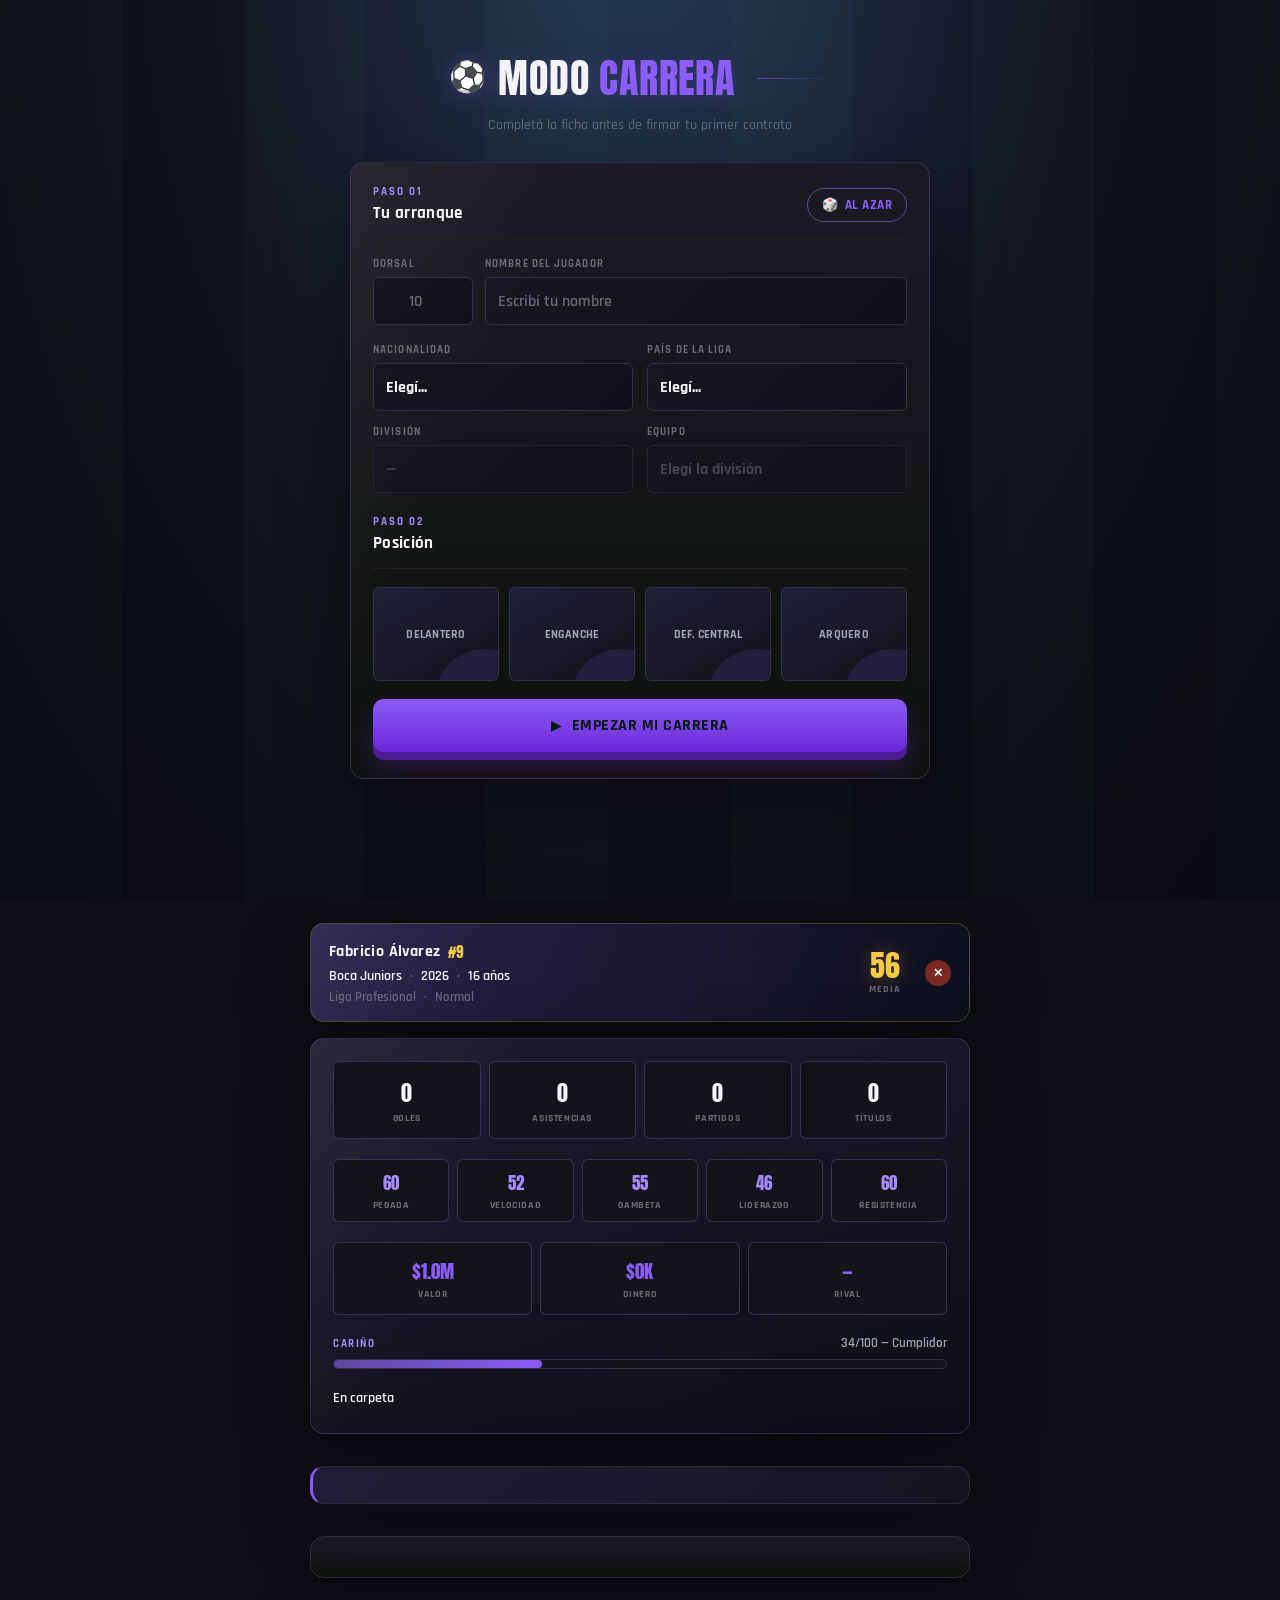
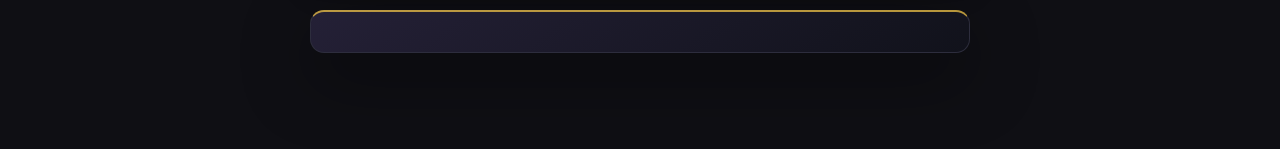
==== commit 0e412c1d: "Add files via upload" ====
--- a/index.html
+++ b/index.html
@@ -136,6 +136,7 @@
       <div class="hud-cabecera__fila hud-cabecera__fila--top">
         <img id="hud-bandera" class="hud-bandera" alt="">
         <span id="hud-nombre" class="hud-nombre">—</span>
+        <span id="hud-promesa-badge" class="hud-promesa-badge" hidden title="Joven Promesa">🌟</span>
         <span id="hud-dorsal" class="hud-dorsal">#0</span>
       </div>
       <div class="hud-cabecera__fila">
@@ -187,11 +188,14 @@
       <span id="hud-estado-seleccion">—</span>
     </div>
 
-    <button type="button" class="boton-iniciar" id="boton-evento" style="margin-top: 10px;">
-      🎲 Vivir un Evento
-    </button>
-
-  </div>
+  </div>
+
+<!-- Contenedor de eventos (aparece debajo del HUD) -->
+<div id="evento-container" class="evento-container" hidden></div>
+<!-- Contenedor de competencias -->
+<div id="competition-container" class="competition-container" hidden></div>
+<!-- Contenedor de resumen anual -->
+<div id="resumen-container" class="resumen-container" hidden></div>
 
 </main>
 
@@ -214,22 +218,94 @@
   </div>
 </div>
 
-<!-- MODAL DE EVENTOS -->
-<div class="modal" id="modal-evento" hidden>
-  <div class="modal__tarjeta modal__tarjeta--evento">
-    <h2 class="modal__titulo" id="evento-titulo">—</h2>
-    <p class="modal__pregunta" id="evento-descripcion">—</p>
-    <div class="modal__botones" id="evento-opciones"></div>
+<!-- MODAL JOVEN PROMESA -->
+<div class="modal" id="modal-promesa" hidden>
+  <div class="modal__tarjeta modal__tarjeta--promesa">
+    <span class="promesa__estrella">🌟</span>
+    <h2 class="promesa__titulo" id="promesa-titulo">Joven Promesa</h2>
+    <p class="promesa__texto" id="promesa-texto"></p>
+    <button type="button" class="modal__boton modal__boton--promesa" id="promesa-continuar">Empezar mi leyenda</button>
   </div>
 </div>
 
+<!-- CARTEL DE FIN DE CARRERA -->
+<div class="modal" id="modal-final" hidden>
+  <div class="modal__tarjeta modal__tarjeta--final">
+    <img id="final-escudo" class="final-escudo" alt="" hidden>
+    <h2 class="final-titulo" id="final-titulo">—</h2>
+    <button type="button" class="boton-iniciar" id="final-ver-carrera">
+      <span class="boton-iniciar__icono">📖</span> Ver mi Carrera
+    </button>
+  </div>
+</div>
+
+<!-- PANTALLA DE RESUMEN DE CARRERA -->
+<main class="pantalla-resumen-final" id="pantalla-resumen-final" hidden>
+  <div class="resumen-final__contenido">
+
+    <div class="tarjeta resumen-final__hud">
+      <img id="resumen-escudo-club" class="resumen-final__escudo" alt="" hidden>
+      <div class="resumen-final__hud-texto">
+        <div class="resumen-final__nombre">
+          <span id="resumen-final-nombre">—</span>
+          <span id="resumen-final-dorsal" class="hud-dorsal">#0</span>
+        </div>
+        <div class="resumen-final__titulo-carrera" id="resumen-final-titulo">—</div>
+      </div>
+    </div>
+
+    <div class="tarjeta">
+      <h3 class="resumen-final__seccion">Clubes</h3>
+      <div id="resumen-final-clubes" class="resumen-final__lista"></div>
+    </div>
+
+    <div class="tarjeta">
+      <h3 class="resumen-final__seccion">Selección</h3>
+      <div id="resumen-final-seleccion" class="resumen-final__lista"></div>
+    </div>
+
+    <div class="tarjeta">
+      <h3 class="resumen-final__seccion">Totales de carrera</h3>
+      <div class="hud-burbujas hud-burbujas--globales" id="resumen-final-totales"></div>
+      <div class="resumen-final__valor-max" id="resumen-final-valor-max"></div>
+    </div>
+
+    <div class="resumen-final__rival" id="resumen-final-rival">RIVAL</div>
+
+    <div class="tarjeta resumen-final__puntos">
+      <h3 class="resumen-final__seccion">Puntos de carrera</h3>
+      <div class="resumen-final__puntos-numero" id="resumen-final-puntos-numero">0</div>
+      <div class="resumen-final__puntos-detalle" id="resumen-final-puntos-detalle"></div>
+    </div>
+
+    <button type="button" class="boton-iniciar" id="resumen-final-otra-carrera">
+      <span class="boton-iniciar__icono">🔄</span> Hacer otra carrera
+    </button>
+
+  </div>
+</main>
+
 <script src="data.js"></script>
+<script src="JovenPromesa.js"></script>
+<script src="clasificacionClubes.js"></script>
 <script src="delantero.js"></script>
+<script src="enganche.js"></script>
+<script src="central.js"></script>
+<script src="arquero.js"></script>
 <script src="estado.js"></script>
 <script src="cartas.js"></script>  
 <script src="eventos.js"></script>
+<script src="eventosdelantero.js"></script> 
+<script src="eventosenganche.js"></script>
+<script src="eventoscentral.js"></script>
+<script src="eventosarquero.js"></script>
+<script src="copasargentinas.js"></script>
+<script src="copassudamerica.js"></script>
+<script src="copasinternacionalesclubes.js"></script>
+<script src="PremiosIndividuales.js"></script>
 <script src="menu.js"></script>
 <script src="hud.js"></script>
 <script src="retiro.js"></script>
+<script src="menufinal.js"></script>
 </body>
 </html>
--- a/style.css
+++ b/style.css
@@ -2,19 +2,19 @@
    TOKENS
    ============================================ */
 :root {
-  --negro: #080a08;
-  --panel: #12160f;
-  --panel-borde: #262f21;
-  --input-bg: #0c0f0b;
-  --input-borde: #2a3324;
-  --verde-oscuro: #1f3d2e;
-  --verde-linea: #2d5a41;
-  --verde-brillo: #5fd98a;
-  --verde-texto: #8fd8ac;
-  --gris: #9aa196;
-  --gris-tenue: #5b6259;
-  --blanco: #eef2ec;
-  --error: #e08a72;
+  --negro: #0f0f14;            /* Azul/gris muy oscuro */
+  --panel: #1a1a24;            /* Gris azulado oscuro */
+  --panel-borde: #2d2d3d;      /* Borde azulado oscuro */
+  --input-bg: #13131a;         /* Fondo de inputs */
+  --input-borde: #33334a;      /* Borde de inputs */
+  --verde-oscuro: #3b2f5e;     /* Azul violáceo oscuro */
+  --verde-linea: #5b4a9e;      /* Azul violáceo medio */
+  --verde-brillo: #8b5cf6;     /* Azul violáceo brillante (principal) */
+  --verde-texto: #a78bfa;      /* Lavanda clara */
+  --gris: #a3a3b8;             /* Gris claro */
+  --gris-tenue: #6a6a7a;       /* Gris medio */
+  --blanco: #f4f4f8;           /* Blanco azulado */
+  --error: #ef6b6b;            /* Rojo suave */
 
   --fuente-display: "Anton", sans-serif;
   --fuente-cuerpo: "Rajdhani", sans-serif;
@@ -74,7 +74,7 @@
 
 .cabecera__bola {
   font-size: 30px;
-  filter: drop-shadow(0 0 10px rgba(95, 217, 138, 0.35));
+  filter: drop-shadow(0 0 10px rgba(139, 92, 246, 0.35));
 }
 
 .cabecera__titulo {
@@ -270,7 +270,7 @@
 .campo input:focus,
 .campo select:focus {
   border-color: var(--verde-brillo);
-  box-shadow: 0 0 0 3px rgba(95, 217, 138, 0.15);
+  box-shadow: 0 0 0 3px rgba(139, 92, 246, 0.15);
 }
 
 .campo select:disabled,
@@ -321,7 +321,7 @@
 
 .pos-card[aria-checked="true"] {
   border-color: var(--verde-brillo);
-  box-shadow: inset 0 0 0 1px rgba(95, 217, 138, 0.3), 0 0 20px rgba(95, 217, 138, 0.12);
+  box-shadow: inset 0 0 0 1px rgba(139, 92, 246, 0.3), 0 0 20px rgba(139, 92, 246, 0.12);
 }
 
 .pos-card[aria-checked="true"] .pos-card__nombre {
@@ -360,7 +360,7 @@
   justify-content: center;
   gap: 10px;
   padding: 16px;
-  background: linear-gradient(180deg, #3fbf74, #2b9c5c);
+  background: linear-gradient(180deg, #8b5cf6, #6d28d9);
   color: #071a0f;
   border: none;
   border-radius: var(--radio);
@@ -375,7 +375,7 @@
 
 .boton-iniciar:hover {
   filter: brightness(1.08);
-  box-shadow: 0 8px 26px rgba(63, 191, 116, 0.3);
+  box-shadow: 0 8px 26px rgba(139, 92, 246, 0.3);
   transform: translateY(-1px);
 }
 
@@ -478,6 +478,18 @@
 .hud-nombre {
   overflow: hidden;
   text-overflow: ellipsis;
+}
+
+.hud-promesa-badge {
+  flex-shrink: 0;
+  font-size: 14px;
+  filter: drop-shadow(0 0 6px rgba(247, 201, 72, 0.7));
+  animation: destelloPromesa 2.4s ease-in-out infinite;
+}
+
+@keyframes destelloPromesa {
+  0%, 100% { opacity: 0.75; transform: scale(1); }
+  50% { opacity: 1; transform: scale(1.15); }
 }
 
 .hud-dorsal {
@@ -889,6 +901,278 @@
   gap: 14px;
 }
 
+/* ============================================
+   MODAL JOVEN PROMESA
+   ============================================ */
+.modal__tarjeta--promesa {
+  max-width: 380px;
+  align-items: center;
+  text-align: center;
+  border: 1px solid #f5c542;
+  background: linear-gradient(180deg, #2a2308, #14170e);
+  box-shadow: 0 0 0 1px rgba(245, 197, 66, 0.15), 0 20px 60px rgba(245, 197, 66, 0.12);
+}
+
+.promesa__estrella {
+  font-size: 34px;
+  filter: drop-shadow(0 0 12px rgba(245, 197, 66, 0.6));
+}
+
+.promesa__titulo {
+  margin: 0;
+  font-size: 21px;
+  font-weight: 700;
+  color: #f5c542;
+  letter-spacing: 0.01em;
+}
+
+.promesa__texto {
+  margin: 0;
+  font-size: 14px;
+  line-height: 1.55;
+  color: var(--gris);
+}
+
+/* ============================================
+   CARTEL DE FIN DE CARRERA
+   ============================================ */
+.modal__tarjeta--final {
+  max-width: 340px;
+  align-items: center;
+  text-align: center;
+}
+
+.final-escudo {
+  width: 72px;
+  height: 72px;
+  object-fit: contain;
+}
+
+.final-titulo {
+  margin: 0;
+  font-family: var(--fuente-display);
+  font-size: 24px;
+  font-weight: 400;
+  color: var(--dorado, #f7c948);
+  letter-spacing: 0.01em;
+}
+
+/* ============================================
+   PANTALLA DE RESUMEN DE CARRERA
+   ============================================ */
+.pantalla-resumen-final {
+  position: fixed;
+  inset: 0;
+  z-index: 12;
+  overflow-y: auto;
+  background: var(--negro);
+}
+
+.pantalla-resumen-final[hidden] {
+  display: none;
+}
+
+.resumen-final__contenido {
+  max-width: 620px;
+  margin: 0 auto;
+  padding: 32px 16px 64px;
+  display: flex;
+  flex-direction: column;
+  gap: 16px;
+}
+
+.resumen-final__hud {
+  display: flex;
+  align-items: center;
+  gap: 14px;
+}
+
+.resumen-final__escudo {
+  width: 52px;
+  height: 52px;
+  object-fit: contain;
+  flex-shrink: 0;
+}
+
+.resumen-final__nombre {
+  display: flex;
+  align-items: baseline;
+  gap: 8px;
+  font-size: 18px;
+  font-weight: 700;
+  color: var(--blanco);
+}
+
+.resumen-final__titulo-carrera {
+  margin-top: 2px;
+  font-size: 14px;
+  font-weight: 700;
+  color: var(--dorado, #f7c948);
+}
+
+.resumen-final__seccion {
+  margin: 0 0 12px;
+  font-size: 13px;
+  font-weight: 700;
+  text-transform: uppercase;
+  letter-spacing: 0.1em;
+  color: var(--gris);
+}
+
+.resumen-final__lista {
+  display: flex;
+  flex-direction: column;
+  gap: 10px;
+}
+
+.resumen-final__club-fila {
+  display: flex;
+  align-items: center;
+  gap: 12px;
+  padding: 10px;
+  border: 1px solid var(--input-borde);
+  border-radius: var(--radio);
+  background: var(--input-bg);
+}
+
+.resumen-final__club-escudo {
+  width: 36px;
+  height: 36px;
+  object-fit: contain;
+  flex-shrink: 0;
+}
+
+.resumen-final__club-info {
+  flex: 1;
+  min-width: 0;
+}
+
+.resumen-final__club-nombre {
+  font-size: 14px;
+  font-weight: 700;
+  color: var(--blanco);
+}
+
+.resumen-final__club-cariño {
+  font-size: 12.5px;
+  color: var(--verde-brillo);
+  font-weight: 600;
+}
+
+.resumen-final__club-titulos {
+  margin-top: 4px;
+  font-size: 11.5px;
+  color: var(--dorado, #f7c948);
+  line-height: 1.5;
+}
+
+.resumen-final__club-stats {
+  flex-shrink: 0;
+  text-align: right;
+  font-size: 13px;
+  font-weight: 700;
+  color: var(--gris);
+  white-space: nowrap;
+}
+
+.resumen-final__vacio,
+.resumen-final__vacio-nota {
+  margin: 0;
+  font-size: 12.5px;
+  color: var(--gris-tenue);
+  line-height: 1.5;
+}
+
+.resumen-final__valor-max {
+  margin-top: 12px;
+  padding: 16px;
+  border-radius: var(--radio);
+  background: linear-gradient(180deg, #142219, var(--input-bg));
+  border: 1px solid var(--verde-linea);
+  text-align: center;
+}
+
+.resumen-final__valor-max-numero {
+  display: block;
+  font-family: var(--fuente-display);
+  font-size: 26px;
+  color: var(--verde-brillo);
+}
+
+.resumen-final__valor-max-etiqueta {
+  display: block;
+  font-size: 11px;
+  text-transform: uppercase;
+  letter-spacing: 0.1em;
+  color: var(--gris);
+  margin-top: 2px;
+}
+
+.resumen-final__rival {
+  padding: 28px;
+  text-align: center;
+  border: 1px dashed var(--input-borde);
+  border-radius: var(--radio);
+  color: var(--gris-tenue);
+  font-family: var(--fuente-display);
+  font-size: 18px;
+  letter-spacing: 0.12em;
+}
+
+.resumen-final__puntos {
+  text-align: center;
+  border: 1px solid var(--dorado, #f7c948);
+  background: linear-gradient(180deg, #2a2308, #14170e);
+}
+
+.resumen-final__puntos-numero {
+  font-family: var(--fuente-display);
+  font-size: 34px;
+  color: var(--dorado, #f7c948);
+  margin-bottom: 10px;
+}
+
+.resumen-final__puntos-detalle {
+  display: flex;
+  flex-direction: column;
+  gap: 6px;
+  text-align: left;
+}
+
+.resumen-final__puntos-fila {
+  display: flex;
+  justify-content: space-between;
+  gap: 10px;
+  font-size: 12.5px;
+  color: var(--gris);
+  border-bottom: 1px solid var(--input-borde);
+  padding-bottom: 6px;
+}
+
+.resumen-final__puntos-fila span:last-child {
+  color: var(--dorado, #f7c948);
+  font-weight: 700;
+  white-space: nowrap;
+}
+
+@media (max-width: 480px) {
+  .resumen-final__club-fila {
+    flex-wrap: wrap;
+  }
+  .resumen-final__club-stats {
+    width: 100%;
+    text-align: left;
+    margin-top: 4px;
+  }
+}
+
+.modal__boton--promesa {
+  background: linear-gradient(180deg, #f5c542, #d4a72c);
+  color: #1a1400;
+  font-weight: 700;
+  margin-top: 4px;
+}
+
 .modal__pregunta {
   text-align: left;
   font-size: 15px;
@@ -899,4 +1183,932 @@
 
 .modal__botones {
   margin-top: 10px;
+}
+
+/* ============================================
+   EVENTO INLINE (no modal)
+   ============================================ */
+.evento-container {
+  background: linear-gradient(180deg, var(--panel), #0e120c);
+  border: 1px solid var(--panel-borde);
+  border-radius: 14px;
+  padding: 18px 20px;
+  margin-top: 16px; /* Espacio entre HUD y evento */
+  box-shadow: 0 10px 30px rgba(0,0,0,0.3);
+  display: flex;
+  flex-direction: column;
+  gap: 12px;
+}
+
+.evento-titulo {
+  font-size: 18px;
+  font-weight: 700;
+  color: var(--blanco);
+  margin: 0;
+}
+
+.evento-descripcion {
+  font-size: 15px;
+  color: var(--gris);
+  line-height: 1.5;
+  margin: 0;
+}
+
+.evento-opciones {
+  display: flex;
+  flex-direction: column;
+  gap: 8px;
+}
+
+.evento-opcion {
+  padding: 12px;
+  border-radius: var(--radio);
+  border: 1px solid var(--input-borde);
+  background: var(--input-bg);
+  color: var(--blanco);
+  font-family: var(--fuente-cuerpo);
+  font-weight: 600;
+  text-align: left;
+  cursor: pointer;
+  transition: background 0.15s ease, border-color 0.15s ease;
+}
+
+.evento-opcion:hover {
+  background: #2a2a3a;
+  border-color: var(--verde-brillo);
+}
+
+/* ============================================
+   RESUMEN ANUAL
+   ============================================ */
+.resumen-container {
+  background: linear-gradient(180deg, var(--panel), #0e120c);
+  border: 1px solid var(--panel-borde);
+  border-radius: 14px;
+  padding: 20px;
+  margin-top: 16px;
+  box-shadow: 0 10px 30px rgba(0,0,0,0.3);
+  display: flex;
+  flex-direction: column;
+  gap: 12px;
+}
+
+.resumen-header {
+  display: flex;
+  justify-content: space-between;
+  align-items: center;
+  border-bottom: 1px solid var(--panel-borde);
+  padding-bottom: 8px;
+}
+
+.resumen-titulo {
+  font-size: 20px;
+  font-weight: 700;
+  color: var(--blanco);
+}
+
+.resumen-año {
+  font-size: 14px;
+  color: var(--gris-tenue);
+}
+
+.resumen-texto-titulo {
+  font-size: 17px;
+  font-weight: 700;
+  color: var(--verde-texto);
+  margin: 8px 0 4px;
+}
+
+.resumen-texto {
+  font-size: 14px;
+  color: var(--gris);
+  line-height: 1.5;
+}
+
+.resumen-club {
+  display: flex;
+  align-items: center;
+  gap: 10px;
+  padding: 10px 0;
+  border-top: 1px solid var(--panel-borde);
+  border-bottom: 1px solid var(--panel-borde);
+}
+
+.resumen-club img {
+  width: 40px;
+  height: 40px;
+  object-fit: contain;
+}
+
+.resumen-club-nombre {
+  font-size: 16px;
+  font-weight: 700;
+}
+
+.resumen-club-pos {
+  font-size: 13px;
+  color: var(--gris-tenue);
+}
+
+.resumen-stats {
+  display: grid;
+  grid-template-columns: repeat(5, 1fr);
+  gap: 8px;
+  margin: 10px 0;
+}
+
+.resumen-stat {
+  display: flex;
+  flex-direction: column;
+  align-items: center;
+  padding: 8px;
+  background: var(--input-bg);
+  border: 1px solid var(--input-borde);
+  border-radius: var(--radio);
+}
+
+.resumen-stat-valor {
+  font-size: 20px;
+  font-weight: 700;
+  color: var(--blanco);
+}
+
+.resumen-stat-label {
+  font-size: 11px;
+  color: var(--gris-tenue);
+  text-transform: uppercase;
+}
+
+.resumen-decisiones {
+  background: #1a1a24;
+  border-radius: var(--radio);
+  padding: 10px;
+  font-size: 14px;
+  color: var(--gris);
+  line-height: 1.5;
+}
+
+.resumen-boton {
+  padding: 14px;
+  background: linear-gradient(180deg, #8b5cf6, #6d28d9);
+  color: var(--blanco);
+  border: none;
+  border-radius: var(--radio);
+  font-size: 16px;
+  font-weight: 700;
+  cursor: pointer;
+  transition: filter 0.2s;
+}
+
+.resumen-boton:hover {
+  filter: brightness(1.1);
+}
+
+/* ============================================
+   COMPETICIONES / MINIJUEGOS
+   ============================================ */
+.competition-container {
+  background: linear-gradient(180deg, var(--panel), #0e120c);
+  border: 1px solid var(--panel-borde);
+  border-radius: 14px;
+  padding: 20px;
+  margin-top: 16px;
+  box-shadow: 0 10px 30px rgba(0,0,0,0.3);
+  display: flex;
+  flex-direction: column;
+  gap: 12px;
+}
+
+.competition-card {
+  text-align: center;
+  padding: 20px;
+}
+
+.competition-card.campeon {
+  background: linear-gradient(135deg, #1a1a1a, #2d2d2d); /* Gris oscuro */
+  border: 3px solid #ffd700; /* Borde dorado */
+  color: #f5c542; /* Letras doradas */
+  border-radius: 12px;
+  text-shadow: 0 2px 4px rgba(0,0,0,0.8); /* Sombra para que resalte */
+}
+.competition-card.campeon h2 {
+  font-size: 28px;
+  margin: 10px 0;
+  color: #ffd700; /* Título dorado */
+}
+.competition-card.campeon img {
+  width: 80px;
+  height: 80px;
+  object-fit: contain;
+  margin: 10px auto;
+  filter: drop-shadow(0 0 10px rgba(255,215,0,0.7)); /* Brillo dorado al trofeo */
+}
+
+.competition-card.subcampeon {
+  background: linear-gradient(135deg, #b0b0b0, #808080);
+  border: 2px solid #aaa;
+  color: #1a1a1a;
+}
+
+.minijuego-botones {
+  display: flex;
+  gap: 10px;
+  justify-content: center;
+  margin-top: 15px;
+}
+
+.opcion-penal {
+  padding: 12px 20px;
+  background: var(--verde-brillo);
+  border: none;
+  border-radius: 8px;
+  font-weight: 700;
+  cursor: pointer;
+}
+
+.memoria-grid {
+  display: grid;
+  grid-template-columns: repeat(5, 1fr);
+  gap: 10px;
+  margin: 15px auto;
+  max-width: 300px;
+}
+
+.memoria-punto {
+  height: 40px;
+  background: var(--input-bg);
+  border: 1px solid var(--input-borde);
+  border-radius: 8px;
+}
+
+.memoria-punto.iluminado {
+  background: var(--verde-brillo);
+}
+
+.memoria-punto.activo {
+  cursor: pointer;
+}
+
+.qte-area {
+  margin: 15px auto;
+}
+
+.qte-boton {
+  padding: 20px 30px;
+  background: #ff4444;
+  color: white;
+  font-size: 24px;
+  font-weight: bold;
+  border: none;
+  border-radius: 10px;
+  cursor: pointer;
+}
+
+.boton-continuar, .boton-jugar-minijuego {
+  padding: 12px 20px;
+  background: var(--verde-brillo);
+  border: none;
+  border-radius: 8px;
+  font-weight: 700;
+  cursor: pointer;
+  margin-top: 15px;
+}
+
+/* ============================================
+   CABECERA DE MINIJUEGO (marcador)
+   ============================================ */
+.minijuego-marcador {
+  display: flex;
+  justify-content: space-between;
+  align-items: center;
+  background: linear-gradient(180deg, #1e2a1e, #101a10);
+  border: 1px solid var(--verde-linea);
+  border-radius: 10px;
+  padding: 12px;
+  margin-bottom: 16px;
+}
+
+.minijuego-marcador .equipo {
+  display: flex;
+  align-items: center;
+  gap: 8px;
+  font-weight: bold;
+  color: var(--blanco);
+}
+
+.minijuego-marcador .equipo img {
+  width: 30px;
+  height: 30px;
+  object-fit: contain;
+}
+
+.minijuego-marcador .en-vivo {
+  color: #ff4d4d;
+  font-size: 13px;
+  font-weight: bold;
+  letter-spacing: 1px;
+}
+
+/* ============================================
+   MEJORAS PARA EL MINIJUEGO DE PENAL
+   ============================================ */
+.arco {
+  position: relative;
+  width: 100%;
+  height: 140px;
+  background: #1a3a2a;
+  border-radius: 0 0 20px 20px;
+  margin-bottom: 20px;
+  display: flex;
+  align-items: center;
+  justify-content: center;
+}
+
+.arco .travesaño {
+  position: absolute;
+  top: 0;
+  left: 20%;
+  right: 20%;
+  height: 8px;
+  background: #fff;
+  border-radius: 5px;
+}
+
+.arco .poste {
+  position: absolute;
+  width: 8px;
+  height: 100%;
+  background: #fff;
+}
+
+.arco .poste-izq {
+  left: 20%;
+}
+
+.arco .poste-der {
+  right: 20%;
+}
+
+.arco .red {
+  position: absolute;
+  top: 5px;
+  left: 20%;
+  right: 20%;
+  bottom: 0;
+  background: repeating-linear-gradient(
+    45deg,
+    rgba(255,255,255,0.2) 0px,
+    rgba(255,255,255,0.2) 5px,
+    transparent 5px,
+    transparent 10px
+  );
+  border-radius: 0 0 15px 15px;
+}
+
+.arco .pelota {
+  font-size: 40px;
+  z-index: 10;
+  filter: drop-shadow(0 0 8px rgba(0,0,0,0.5));
+}
+
+.opcion-penal {
+  padding: 12px 20px;
+  background: var(--verde-brillo);
+  border: none;
+  border-radius: 8px;
+  font-weight: 700;
+  cursor: pointer;
+  transition: transform 0.1s;
+}
+
+.opcion-penal:hover {
+  transform: scale(1.05);
+}
+
+/* ============================================
+   MEJORAS PARA EL MINIJUEGO DE QTE
+   ============================================ */
+.boton-iniciar-qte {
+  padding: 15px 30px;
+  background: var(--verde-brillo);
+  border: none;
+  border-radius: 10px;
+  font-size: 18px;
+  font-weight: bold;
+  cursor: pointer;
+  margin: 15px 0;
+}
+
+.qte-aviso {
+  color: var(--blanco);
+  font-weight: bold;
+  font-size: 16px;
+  margin-bottom: 10px;
+}
+
+.qte-boton {
+  padding: 20px 30px;
+  background: #ff4444;
+  color: white;
+  font-size: 24px;
+  font-weight: bold;
+  border: none;
+  border-radius: 10px;
+  cursor: pointer;
+  box-shadow: 0 4px 15px rgba(255,68,68,0.4);
+  animation: pulse 0.5s infinite alternate;
+}
+
+@keyframes pulse {
+  from { transform: scale(0.95); }
+  to { transform: scale(1.05); }
+}
+
+/* Tiro Libre y Penal Reflejos (Barra de potencia) */
+.power-bar-track {
+  position: relative;
+  width: 100%;
+  height: 30px;
+  background: #222;
+  border-radius: 15px;
+  border: 2px solid #444;
+  margin: 20px auto;
+  overflow: hidden;
+}
+.power-bar-track.horizontal {
+  height: 20px;
+}
+.power-zone {
+  position: absolute;
+  top: 0;
+  height: 100%;
+  background: rgba(0, 255, 100, 0.4);
+  border-radius: 15px;
+}
+.power-indicator {
+  position: absolute;
+  top: 0;
+  width: 4px;
+  height: 100%;
+  background: white;
+  box-shadow: 0 0 8px white;
+  left: 50%;
+}
+
+/* Anticipo Aéreo */
+.aerial-container {
+  position: relative;
+  width: 200px;
+  height: 200px;
+  margin: 20px auto;
+  display: flex;
+  justify-content: center;
+  align-items: center;
+}
+.aerial-inner-circle {
+  position: absolute;
+  width: 25%;
+  height: 25%;
+  background: rgba(139, 92, 246, 0.3);
+  border: 2px solid #a78bfa;
+  border-radius: 50%;
+  z-index: 2;
+}
+.aerial-outer-circle {
+  position: absolute;
+  width: 100%;
+  height: 100%;
+  background: transparent;
+  border: 3px dashed #ffd700;
+  border-radius: 50%;
+  cursor: pointer;
+  z-index: 1;
+}
+
+.qte-area {
+  position: relative;
+  min-height: 200px;
+  background: #1a1a24;
+  border-radius: 8px;
+  margin-top: 10px;
+}
+
+.memoria-grid {
+  display: grid;
+  grid-template-columns: repeat(5, 1fr);
+  gap: 8px;
+  margin: 15px auto;
+  max-width: 400px;
+}
+
+.libertadores-grid {
+  display: grid;
+  grid-template-columns: repeat(5, 1fr);
+  gap: 8px;
+  margin: 20px auto;
+  max-width: 500px;
+}
+.libertadores-grid .memoria-punto {
+  height: 40px;
+}
+.libertadores-grid .memoria-punto:nth-child(5n + 1) { --color-memoria: #ff4d7d; }
+.libertadores-grid .memoria-punto:nth-child(5n + 2) { --color-memoria: #22d3ee; }
+.libertadores-grid .memoria-punto:nth-child(5n + 3) { --color-memoria: #facc15; }
+.libertadores-grid .memoria-punto:nth-child(5n + 4) { --color-memoria: #a78bfa; }
+.libertadores-grid .memoria-punto:nth-child(5n) { --color-memoria: #4ade80; }
+.libertadores-grid .memoria-punto { border-color: color-mix(in srgb, var(--color-memoria) 55%, #ffffff); background: linear-gradient(145deg, color-mix(in srgb, var(--color-memoria) 24%, #151522), #151522); }
+.libertadores-grid .memoria-punto.iluminado { background: var(--color-memoria); border-color: #fff; box-shadow: 0 0 22px var(--color-memoria); }
+
+.barra-qte {
+  width: 100%;
+  height: 20px;
+  background: #222;
+  border-radius: 10px;
+  margin: 10px 0;
+  overflow: hidden;
+}
+.barra-progreso {
+  height: 100%;
+  background: #ff4444;
+  width: 0%;
+  transition: width 0.2s;
+}
+/* ============================================
+   MEJORAS VISUALES GENERALES DE MINIJUEGOS
+   (agregado sin tocar el HTML/JS existente)
+   ============================================ */
+
+.competition-container .competition-card {
+  background: linear-gradient(160deg, rgba(255,255,255,0.03), rgba(0,0,0,0.15));
+  border: 1px solid var(--panel-borde);
+  border-radius: 14px;
+}
+
+.competition-card h3 {
+  font-size: 20px;
+  letter-spacing: 0.3px;
+  margin-bottom: 6px;
+  color: var(--blanco);
+  text-shadow: 0 2px 6px rgba(0,0,0,0.4);
+}
+
+.competition-card p {
+  color: var(--gris-texto, #9aa0a6);
+  margin-bottom: 12px;
+}
+
+/* Marcador / cabecera "en vivo" */
+.minijuego-marcador {
+  box-shadow: 0 6px 18px rgba(0,0,0,0.35);
+}
+
+.minijuego-marcador .en-vivo {
+  display: inline-flex;
+  align-items: center;
+  gap: 6px;
+}
+
+.minijuego-marcador .en-vivo::before {
+  content: "";
+  width: 8px;
+  height: 8px;
+  border-radius: 50%;
+  background: #ff4d4d;
+  box-shadow: 0 0 8px #ff4d4d;
+  animation: pulso-vivo 1s infinite ease-in-out;
+}
+
+@keyframes pulso-vivo {
+  0%, 100% { opacity: 1; transform: scale(1); }
+  50% { opacity: 0.4; transform: scale(0.7); }
+}
+
+/* Botones de decisión / acción, look consistente y con más peso */
+.opcion-penal,
+.boton-iniciar-qte,
+.boton-continuar,
+.boton-jugar-minijuego,
+.qte-boton-internacional {
+  background: linear-gradient(180deg, var(--verde-brillo), #4c9a2a);
+  border: none;
+  border-radius: 10px;
+  font-weight: 700;
+  letter-spacing: 0.3px;
+  cursor: pointer;
+  box-shadow: 0 6px 16px rgba(76, 154, 42, 0.35), inset 0 1px 0 rgba(255,255,255,0.25);
+  transition: transform 0.12s ease, box-shadow 0.12s ease, filter 0.12s ease;
+}
+
+.opcion-penal:hover,
+.boton-iniciar-qte:hover,
+.boton-continuar:hover,
+.boton-jugar-minijuego:hover {
+  transform: translateY(-2px) scale(1.03);
+  filter: brightness(1.08);
+  box-shadow: 0 10px 22px rgba(76, 154, 42, 0.45), inset 0 1px 0 rgba(255,255,255,0.3);
+}
+
+.opcion-penal:active,
+.boton-iniciar-qte:active,
+.boton-continuar:active,
+.boton-jugar-minijuego:active {
+  transform: translateY(0) scale(0.98);
+}
+
+.qte-boton-internacional {
+  border-radius: 50%;
+  transition: transform 0.1s ease, filter 0.1s ease;
+}
+.qte-boton-internacional:hover {
+  transform: scale(1.1);
+  filter: brightness(1.15);
+}
+
+/* Botón QTE clásico (Slalom) más vivo */
+.qte-boton {
+  box-shadow: 0 4px 20px rgba(255,68,68,0.55), inset 0 1px 0 rgba(255,255,255,0.3);
+}
+
+/* Puntos de memoria (secuencias) más pulidos */
+.memoria-punto {
+  border-radius: 10px;
+  transition: background 0.15s ease, transform 0.1s ease, box-shadow 0.15s ease;
+}
+
+.memoria-punto.activo {
+  border-color: var(--verde-linea);
+}
+
+.memoria-punto.activo:hover {
+  transform: scale(1.08);
+}
+
+.memoria-punto.iluminado {
+  box-shadow: 0 0 14px var(--verde-brillo);
+  transform: scale(1.05);
+}
+
+.memoria-punto.usado {
+  opacity: 0.55;
+}
+
+/* Cartas de memoria (Sudamericana) */
+.carta-pareja {
+  transition: transform 0.15s ease, background 0.2s ease, box-shadow 0.15s ease !important;
+  box-shadow: 0 4px 10px rgba(0,0,0,0.3);
+}
+.carta-pareja:hover {
+  transform: translateY(-3px) scale(1.04);
+}
+.carta-pareja.revelada {
+  box-shadow: 0 0 12px var(--verde-brillo);
+}
+
+/* Barra de potencia (Tiro Libre / Aéreo) con más brillo */
+.power-bar-track {
+  background: linear-gradient(180deg, #2a2a2a, #151515);
+  box-shadow: inset 0 2px 6px rgba(0,0,0,0.6);
+}
+.power-zone {
+  background: linear-gradient(180deg, rgba(80,255,140,0.55), rgba(0,200,90,0.35));
+  box-shadow: 0 0 12px rgba(80,255,140,0.5);
+}
+.power-indicator {
+  border-radius: 3px;
+  transition: left 0.02s linear;
+}
+
+/* Barra QTE (Libertadores/Sudamericana final) con degradé animado */
+.barra-qte {
+  background: linear-gradient(180deg, #2a2a2a, #151515);
+  box-shadow: inset 0 2px 6px rgba(0,0,0,0.6);
+}
+.barra-progreso {
+  background: linear-gradient(90deg, #ff8a4d, #ff4444);
+  box-shadow: 0 0 10px rgba(255,68,68,0.6);
+}
+
+/* Cartel de resultado (campeón / subcampeón) con más impacto */
+.competition-card.campeon {
+  animation: brillo-campeon 1.6s ease-in-out infinite alternate;
+}
+@keyframes brillo-campeon {
+  from { box-shadow: 0 0 12px rgba(245,197,66,0.25); }
+  to   { box-shadow: 0 0 26px rgba(245,197,66,0.55); }
+}
+.competition-card.campeon img {
+  filter: drop-shadow(0 4px 10px rgba(245,197,66,0.5));
+  max-width: 110px;
+  margin: 10px auto;
+}
+
+.competition-card.subcampeon {
+  border: 1px solid #6b7280;
+  border-radius: 12px;
+}
+
+/* Mundial de Clubes */
+.mundial-card { overflow: hidden; }
+.mundial-arco, .mundial-nodos, .mundial-tracking, .mundial-asedio { position: relative; min-height: 230px; margin-top: 16px; border: 1px solid var(--panel-borde); border-radius: 10px; overflow: hidden; background: linear-gradient(135deg, #10251a, #11111b); touch-action: none; }
+.mundial-arco::before { content: "DEFENSAS DE ÉLITE"; position: absolute; inset: 12px auto auto 12px; color: var(--gris-tenue); font-size: 11px; letter-spacing: .12em; }
+.mundial-mira { position: absolute; left: 50%; top: 0; bottom: 0; width: 3px; background: white; transform: translateX(-50%); box-shadow: 0 0 10px white; }
+.mundial-hueco { position: absolute; top: 37%; height: 28%; background: #35df7a; border-radius: 4px; box-shadow: 0 0 18px #35df7a; }
+.mundial-nodo { position: absolute; width: 38px; height: 38px; border-radius: 50%; border: 2px solid #a78bfa; background: #201b38; color: white; font-weight: bold; transform: translate(-50%, -50%); }
+.mundial-nodo.completado { background: #35df7a; border-color: #35df7a; }
+.mundial-zona-roja { position: absolute; width: 48px; height: 48px; border-radius: 50%; background: rgba(230, 60, 60, .72); transform: translate(-50%, -50%); }
+.mundial-delantero { position: absolute; display: block; border-radius: 50%; background: #e84141; box-shadow: 0 0 18px #e84141; }
+.mundial-tracking .barra-qte { position: absolute; height: 16px; left: 12%; right: 12%; bottom: 18px; background: #161622; border-radius: 999px; overflow: hidden; }
+.mundial-pelota { position: absolute; border: 4px solid #e94949; border-radius: 50%; background: #222; font-size: 26px; width: 62px; height: 62px; animation: pulso-asedio .85s linear forwards; }
+.mundial-pelota.amague { border-color: #ffd34d; }
+.mundial-asedio.congelado { filter: grayscale(1); pointer-events: none; }
+@keyframes pulso-asedio { to { transform: scale(.55); opacity: .35; } }
+
+/* Gala del Balón de Oro */
+.gala-sobre { text-align: center; background: linear-gradient(145deg, #292113, #15131c); border-color: #a98438; }
+.gala-sobre__sello { display: block; font-size: 50px; margin: 10px; }
+.gala-sobre__boton { padding: 14px 22px; border: 1px solid #e5bf55; border-radius: 7px; background: #3d2b0a; color: #ffe8a3; font: 700 16px var(--fuente-cuerpo); cursor: pointer; }
+.gala-votos { display: grid; grid-template-columns: repeat(5, minmax(90px, 1fr)); align-items: end; gap: 8px; min-height: 245px; margin: 20px 0; }
+.gala-candidato { min-height: 220px; display: flex; flex-direction: column; align-items: center; justify-content: end; gap: 8px; text-align: center; font-size: 13px; }
+.gala-candidato strong { min-height: 38px; display: flex; align-items: end; }
+.gala-barra { height: 130px; width: 100%; max-width: 42px; display: flex; align-items: end; background: #12121a; border: 1px solid #574519; }
+.gala-barra i { width: 100%; min-height: 4px; background: linear-gradient(#ffe69a, #a87910); transition: height .08s linear; }
+.gala-ganador { border-color: #e7bf4d; background: linear-gradient(145deg, #3c2b07, #18130b); }
+.gala-ganador img { max-height: 160px; max-width: 100%; object-fit: contain; }
+@media (max-width: 520px) { .gala-votos { gap: 4px; } .gala-candidato { font-size: 10px; } .gala-candidato strong { overflow-wrap: anywhere; } }
+
+/* Plata legible: antes el texto oscuro se perdía sobre el gris del cartel. */
+.competition-card.subcampeon {
+  background: linear-gradient(145deg, #394150, #1d2330) !important;
+  border: 1px solid #aeb9c9 !important;
+  color: #f8fafc !important;
+  box-shadow: 0 12px 32px rgba(0, 0, 0, .38), inset 0 1px 0 rgba(255, 255, 255, .14);
+}
+.competition-card.subcampeon h2,
+.competition-card.subcampeon h3,
+.competition-card.subcampeon p { color: #f8fafc !important; text-shadow: 0 1px 2px rgba(0,0,0,.45); }
+
+/* Resultado inmediato de los minijuegos: evita que la jugada desaparezca sin feedback. */
+.resultado-minijuego {
+  text-align: center;
+  overflow: hidden;
+}
+
+.resultado-minijuego__icono {
+  display: grid;
+  place-items: center;
+  width: 58px;
+  height: 58px;
+  margin: 0 auto 10px;
+  border-radius: 50%;
+  font-size: 28px;
+  background: rgba(139, 92, 246, 0.16);
+  border: 1px solid rgba(167, 139, 250, 0.48);
+  animation: entrada-resultado 0.35s ease-out both;
+}
+
+/* ============================================
+   RECAMBIO VISUAL · EXPERIENCIA DE PARTIDO
+   ============================================ */
+:root {
+  --dorado: #f7c948;
+  --cian: #61dafb;
+  --sombra-profunda: 0 24px 70px rgba(0, 0, 0, .42);
+}
+
+body::before {
+  content: "";
+  position: fixed;
+  inset: 0;
+  z-index: 0;
+  pointer-events: none;
+  background: radial-gradient(circle at 50% 0%, rgba(139, 92, 246, .13), transparent 35%),
+              linear-gradient(180deg, transparent 62%, rgba(0, 0, 0, .36));
+}
+
+.fondo-cancha {
+  background: repeating-linear-gradient(90deg, rgba(90, 210, 125, .025) 0 9.5vw, transparent 9.5vw 19vw),
+    radial-gradient(ellipse at 50% -12%, #263c59 0%, #11131d 48%, #08090e 100%);
+}
+
+.tarjeta, .competition-card, .evento-container, .resumen-container {
+  backdrop-filter: blur(14px);
+  box-shadow: var(--sombra-profunda);
+}
+
+.tarjeta { border-color: rgba(167, 139, 250, .22); }
+.hud-cabecera { border-color: rgba(247, 201, 72, .23); }
+.hud-media__numero { color: var(--dorado); text-shadow: 0 0 20px rgba(247, 201, 72, .3); }
+.burbuja { border-color: rgba(167, 139, 250, .26); }
+.burbuja__valor { color: #fff; }
+
+.competition-container, .evento-container, .resumen-container { animation: subir-panel .36s ease-out both; }
+@keyframes subir-panel { from { opacity: 0; transform: translateY(16px); } to { opacity: 1; transform: translateY(0); } }
+
+.competition-card {
+  position: relative;
+  overflow: hidden;
+  padding: clamp(20px, 4vw, 32px);
+  border-color: rgba(167, 139, 250, .3) !important;
+}
+.competition-card::before { content:""; position:absolute; inset:0; pointer-events:none; background: linear-gradient(125deg, rgba(255,255,255,.075), transparent 28%); }
+.competition-card > * { position: relative; }
+
+.badge-copa { display:inline-block; margin-bottom: 9px; padding: 4px 9px; border: 1px solid rgba(247, 201, 72, .65); border-radius: 999px; color: var(--dorado); font-size: 11px; font-weight: 800; letter-spacing: .12em; }
+.minijuego-marcador { position:relative; padding-bottom: 29px; }
+.minijuego-contexto { position:absolute; bottom:7px; left:50%; transform:translateX(-50%); white-space:nowrap; color:var(--dorado); font-size:11px; font-weight:800; letter-spacing:.09em; text-transform:uppercase; }
+.instructivo-minijuego ol { margin: 18px 0 24px; padding-left: 22px; text-align:left; color:var(--gris); }
+.instructivo-minijuego li { margin: 8px 0; }
+.estado-minijuego { min-height: 22px; margin: 10px 0; color: var(--verde-texto); font-weight: 700; }
+
+.tablero-tactico { grid-template-columns: repeat(5, 1fr) !important; max-width: 460px; }
+.memoria-punto { min-height: 42px; border: 1px solid rgba(167, 139, 250, .34); background: linear-gradient(145deg, #25233a, #161522); cursor: pointer; }
+.memoria-punto:disabled { cursor: default; }
+.memoria-punto.iluminado { background: radial-gradient(circle, #f8dd79, #8b5cf6 55%, #2b2250); border-color: #fff0ad; box-shadow: 0 0 25px rgba(247, 201, 72, .75); }
+.memoria-punto.usado { background: #6d4bc0; border-color: #c4b5fd; }
+
+.medidor-potencia { position:relative; overflow:hidden; height: 34px; margin: 24px 0; border: 1px solid rgba(255,255,255,.18); background: #0b0c12; box-shadow: inset 0 2px 8px rgba(0,0,0,.7), 0 0 0 5px rgba(255,255,255,.02); }
+.zona-perfecta { position:absolute; top:0; height:100%; background: linear-gradient(90deg, #3acb83, #b4f36d, #3acb83); box-shadow: 0 0 18px rgba(110, 255, 159, .4); }
+.cursor-potencia { position:absolute; top:0; height:100%; width: 6px; background: #fff; box-shadow: 0 0 10px #fff, 0 0 22px var(--cian); }
+
+.duelo-aereo { position: relative; width: 190px; height: 190px; margin: 22px auto; border-radius: 50%; display:grid; place-items:center; background: radial-gradient(circle, rgba(247,201,72,.16), transparent 63%); }
+.circulo-objetivo, .circulo-timing { position:absolute; border-radius:50%; left:50%; top:50%; transform:translate(-50%, -50%); }
+.circulo-objetivo { border: 3px solid var(--dorado); box-shadow: 0 0 20px rgba(247,201,72,.5); }
+.circulo-timing { width:100%; height:100%; border: 3px solid var(--cian); box-shadow: 0 0 16px rgba(97,218,251,.5); transition: width .02s linear, height .02s linear; }
+
+.qte-secuencia { margin: 16px 0; min-height: 50px; display:grid; place-items:center; border-radius: 10px; background: #0d0e16; color: var(--dorado); font-size: 25px; font-weight: 800; letter-spacing: .24em; }
+.teclas-qte { display:grid; grid-template-columns: repeat(4, 1fr); gap: 10px; }
+.tecla-qte, .rival-offside, .boton-fuerza, .alerta-cierre { min-height: 52px; border: 1px solid rgba(167,139,250,.45); border-radius: 10px; color: #fff; background: linear-gradient(145deg,#302952,#181527); font-weight:800; font-size:18px; cursor:pointer; transition: .15s ease; }
+.tecla-qte:not(:disabled):hover, .rival-offside:not(:disabled):hover, .boton-fuerza:hover { transform: translateY(-2px); border-color: var(--dorado); box-shadow: 0 8px 20px rgba(139,92,246,.3); }
+.tecla-qte:disabled, .rival-offside:disabled { opacity:.55; }
+.grid-corto { display:grid; grid-template-columns: repeat(3, 1fr); gap:9px; max-width:300px; margin:18px auto; }
+.offside-rivales { display:grid; grid-template-columns:repeat(2,1fr); gap:10px; margin:18px 0; }
+.rival-offside.pica { background: #ef4444; animation: sacudida .2s linear infinite; }
+@keyframes sacudida { 50% { transform:translateX(4px); } }
+.contador-fuerza { margin:18px; color:var(--dorado); font-size:25px; font-weight:800; }
+.boton-fuerza { width:100%; background:linear-gradient(135deg,#ef4444,#8b1e3f); }
+.alerta-cierre { width:100%; margin-top:18px; background:#3b344f; }
+.alerta-cierre.activo { background:linear-gradient(135deg,#ef4444,#ff7b3d); border-color:#ffd9c5; animation: pulso-alerta .4s infinite alternate; }
+@keyframes pulso-alerta { to { transform:scale(1.04); box-shadow:0 0 28px rgba(239,68,68,.6); } }
+.zona-rebote { position:relative; height:110px; margin-top:14px; }
+.zona-rebote .alerta-cierre { position:absolute; width:100px; top:20px; margin:0; }
+
+@media (max-width: 520px) {
+  .pantalla { padding: 24px 14px 64px; }
+  .tarjeta { padding: 17px; }
+  .teclas-qte { grid-template-columns: repeat(2, 1fr); }
+  .duelo-aereo { width:160px; height:160px; }
+}
+
+/* ============================================
+   PULIDO FINAL · INTERFAZ PRINCIPAL
+   ============================================ */
+.cabecera__marca { position: relative; }
+.cabecera__marca::after { content:""; width:74px; height:1px; margin-left:10px; background:linear-gradient(90deg, var(--verde-brillo), transparent); opacity:.65; }
+.cabecera__titulo { text-shadow: 0 3px 22px rgba(139, 92, 246, .22); }
+.tarjeta { position:relative; overflow:hidden; }
+.tarjeta::before { content:""; position:absolute; inset:0; pointer-events:none; background:linear-gradient(115deg, rgba(255,255,255,.06), transparent 28%); }
+.tarjeta > * { position:relative; }
+
+.campo input, .campo select { min-height:48px; background:linear-gradient(135deg, #161622, #101018); }
+.campo input:hover, .campo select:hover { border-color:rgba(167,139,250,.58); }
+.preview-escudo { box-shadow:0 6px 14px rgba(0,0,0,.26); }
+
+.pos-card { min-height:94px; background:linear-gradient(150deg, #202036, #11111a); overflow:hidden; }
+.pos-card::before { content:""; position:absolute; inset:auto -30% -75% auto; width:100px; height:100px; border-radius:50%; background:rgba(139,92,246,.14); transition:transform .24s ease; }
+.pos-card:hover::before, .pos-card[aria-checked="true"]::before { transform:scale(1.65); }
+.pos-card__nombre { position:relative; }
+.pos-card[aria-checked="true"] { background:linear-gradient(145deg, #332665, #17142a); }
+
+.boton-iniciar { border-radius:11px; box-shadow:0 8px 0 #4c1d95, 0 16px 30px rgba(109,40,217,.3); }
+.boton-iniciar:hover { box-shadow:0 6px 0 #4c1d95, 0 20px 34px rgba(109,40,217,.4); transform:translateY(2px); }
+.boton-iniciar:active { box-shadow:0 2px 0 #4c1d95; transform:translateY(6px); }
+
+.hud-cabecera { background:linear-gradient(115deg, rgba(43,35,80,.92), rgba(14,16,27,.94)); }
+.hud-panel { background:linear-gradient(160deg, rgba(30,29,49,.95), rgba(13,14,22,.98)); }
+.hud-nombre { letter-spacing:.025em; }
+.hud-dorsal { color:var(--dorado); }
+.hud-escudo-club { filter:drop-shadow(0 8px 12px rgba(0,0,0,.42)); }
+
+.evento-container { border-left:3px solid var(--verde-brillo); background:linear-gradient(135deg, #221d37, #14141f); }
+.evento-titulo { color:#f4e9ff; letter-spacing:.025em; }
+.evento-opcion { text-align:left; border-radius:10px; border:1px solid rgba(167,139,250,.25); background:rgba(255,255,255,.035); }
+.evento-opcion:hover { border-color:var(--verde-brillo); background:rgba(139,92,246,.14); }
+
+.resumen-container { border-top:2px solid rgba(247,201,72,.72); background:linear-gradient(145deg, #242036, #11121b); }
+.resumen-stat { border-radius:10px; background:rgba(255,255,255,.045); border:1px solid rgba(255,255,255,.08); }
+.carta { border-radius:13px; overflow:hidden; }
+.carta::before { content:""; display:block; height:3px; margin:-1px -1px 12px; background:currentColor; opacity:.9; }
+
+@keyframes entrada-resultado {
+  from { opacity: 0; transform: scale(0.6) rotate(-10deg); }
+  to { opacity: 1; transform: scale(1) rotate(0); }
+}
+
+/* Evita que el navegador interprete el arrastre en minijuegos
+   táctiles (unir nodos, tracking, etc.) como un gesto de scroll,
+   lo que cancelaba el minijuego apenas se empezaba a arrastrar. */
+.mundial-nodos,
+.mundial-tracking,
+.mundial-nodo {
+  touch-action: none;
 }
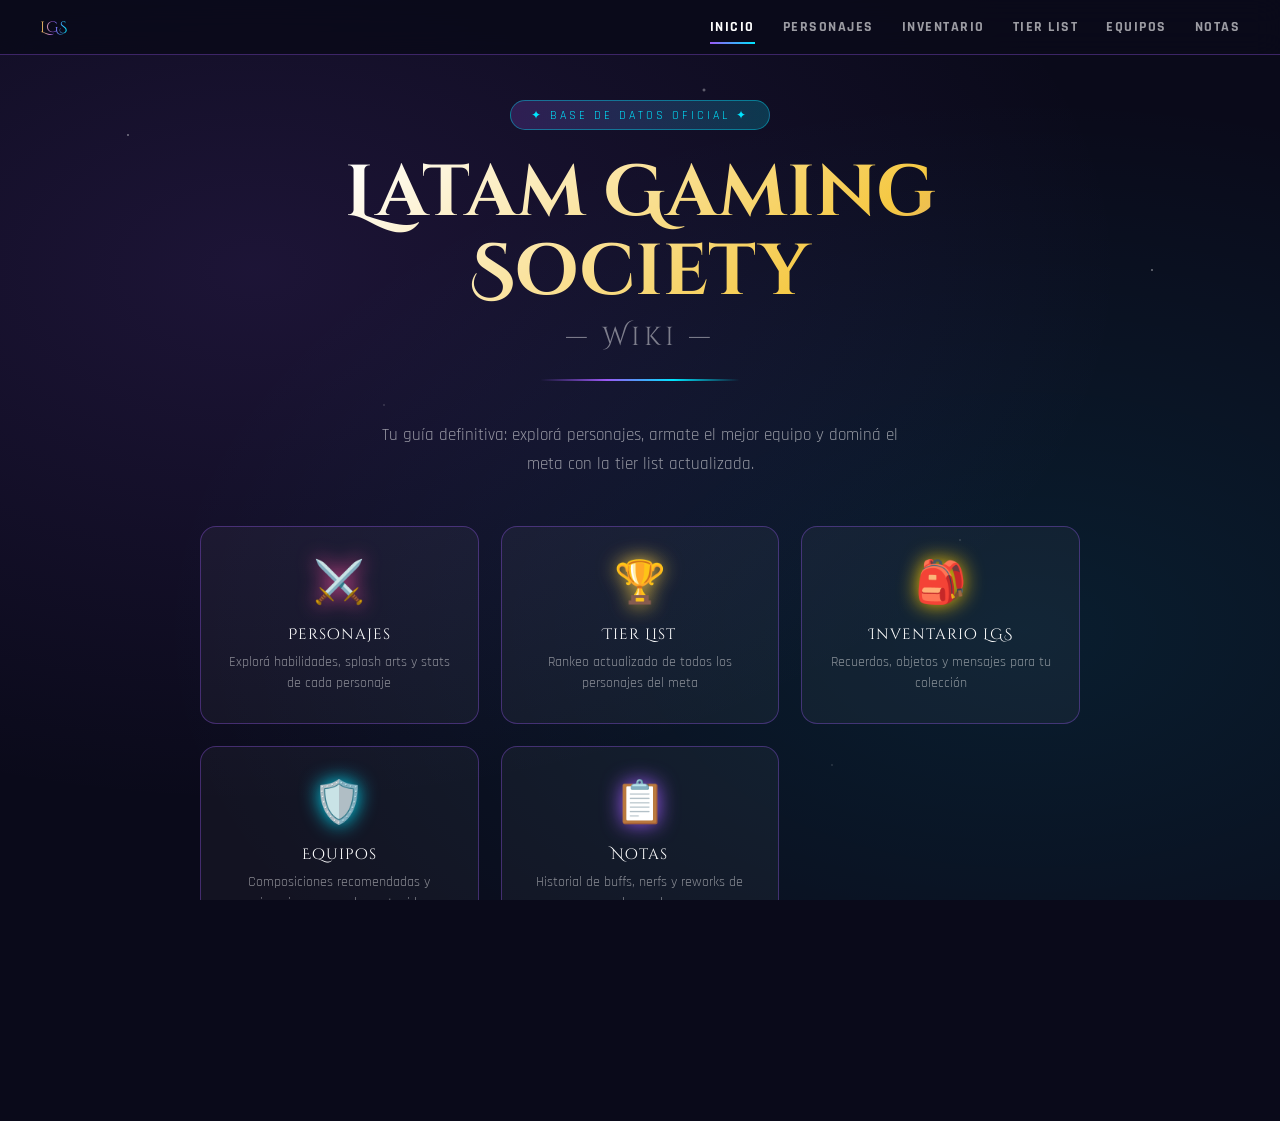
==== commit d6078a74: "Add files via upload" ====
--- a/index.html
+++ b/index.html
@@ -3,309 +3,65 @@
 <head>
 <meta charset="UTF-8">
 <meta name="viewport" content="width=device-width, initial-scale=1.0">
-<title>Modo Carrera</title>
-<link rel="preconnect" href="https://fonts.googleapis.com">
-<link rel="preconnect" href="https://fonts.gstatic.com" crossorigin>
-<link href="https://fonts.googleapis.com/css2?family=Anton&family=Rajdhani:wght@500;600;700&display=swap" rel="stylesheet">
-<link rel="stylesheet" href="style.css">
+<title>LGS Wiki</title>
+<link rel="stylesheet" href="styles.css">
 </head>
-<body>
-
-<div class="fondo-cancha"></div>
-
-<main class="pantalla" id="pantalla-menu">
-
-  <header class="cabecera">
-    <div class="cabecera__marca">
-      <span class="cabecera__bola">⚽</span>
-      <h1 class="cabecera__titulo">MODO <span>CARRERA</span></h1>
+<body data-page="home">
+<div class="bg-layer"></div>
+<nav>
+  <div class="nav-logo" onclick="goTo('home')">LGS</div>
+  <button class="nav-hamburger" id="nav-hamburger" aria-label="Menú">
+    <span></span><span></span><span></span>
+  </button>
+  <div class="nav-links" id="nav-links">
+    <button class="nav-btn" data-page="home"       onclick="goTo('home');closeMenu()">Inicio</button>
+    <button class="nav-btn" data-page="personajes" onclick="goTo('personajes');closeMenu()">Personajes</button>
+    <button class="nav-btn" data-page="inventario" onclick="goTo('inventario');closeMenu()">Inventario</button>
+    <button class="nav-btn" data-page="tierlist"   onclick="goTo('tierlist');closeMenu()">Tier List</button>
+    <button class="nav-btn" data-page="equipos"    onclick="goTo('equipos');closeMenu()">Equipos</button>
+    <button class="nav-btn" data-page="notas"      onclick="goTo('notas');closeMenu()">Notas</button>
+  </div>
+</nav>
+<div class="home-wrap">
+  <div class="hero-badge">✦ Base de Datos Oficial ✦</div>
+  <h1 class="hero-title">Latam Gaming<br>Society</h1>
+  <p class="hero-sub">— Wiki —</p>
+  <div class="hero-divider"></div>
+  <p class="hero-desc">Tu guía definitiva: explorá personajes, armate el mejor equipo y dominá el meta con la tier list actualizada.</p>
+  <div class="home-cards">
+    <div class="home-card c-chars" onclick="goTo('personajes')">
+      <span class="hcard-icon">⚔️</span>
+      <div class="hcard-title">Personajes</div>
+      <div class="hcard-desc">Explorá habilidades, splash arts y stats de cada personaje</div>
     </div>
-    <p class="cabecera__sub">Completá la ficha antes de firmar tu primer contrato</p>
-  </header>
-
-  <form id="form-menu" class="tarjeta" novalidate>
-
-    <div class="tarjeta__cabecera">
-      <div>
-        <span class="tarjeta__eyebrow">Paso 01</span>
-        <h2 class="tarjeta__titulo">Tu arranque</h2>
-      </div>
-      <button type="button" class="boton-azar" id="boton-azar">
-        <span class="boton-azar__icono">🎲</span> Al azar
-      </button>
+    <div class="home-card c-tier" onclick="goTo('tierlist')">
+      <span class="hcard-icon">🏆</span>
+      <div class="hcard-title">Tier List</div>
+      <div class="hcard-desc">Rankeo actualizado de todos los personajes del meta</div>
     </div>
-
-    <!-- NOMBRE + DORSAL -->
-    <div class="fila-nombre">
-      <div class="campo campo--dorsal">
-        <label for="input-dorsal">Dorsal</label>
-        <input type="number" id="input-dorsal" name="dorsal" placeholder="10" min="1" max="99" required>
-      </div>
-
-      <div class="campo campo--nombre">
-        <label for="input-nombre">Nombre del jugador</label>
-        <input type="text" id="input-nombre" name="nombre" placeholder="Escribí tu nombre" maxlength="24" required>
-      </div>
+    <div class="home-card c-inventario" onclick="goTo('inventario')">
+      <span class="hcard-icon">🎒</span>
+      <div class="hcard-title">Inventario LGS</div>
+      <div class="hcard-desc">Recuerdos, objetos y mensajes para tu colección</div>
     </div>
-
-    <!-- DESTINO -->
-    <div class="modulo__grid">
-      <div class="campo campo--pais">
-        <label for="select-pais">Nacionalidad</label>
-        <div class="campo-club__fila">
-          <img id="preview-escudo-pais" class="preview-escudo" alt="" hidden>
-          <select id="select-pais" name="pais" required>
-            <option value="" disabled selected>Elegí...</option>
-          </select>
-        </div>
-      </div>
-
-      <div class="campo campo--pais">
-        <label for="select-liga-pais">País de la liga</label>
-        <div class="campo-club__fila">
-          <img id="preview-escudo-liga-pais" class="preview-escudo" alt="" hidden>
-          <select id="select-liga-pais" name="liga-pais" required>
-            <option value="" disabled selected>Elegí...</option>
-          </select>
-        </div>
-      </div>
-
-      <div class="campo">
-        <label for="select-division">División</label>
-        <select id="select-division" name="division" required disabled>
-          <option value="" disabled selected>—</option>
-        </select>
-      </div>
-
-      <div class="campo campo--club">
-        <label for="select-club">Equipo</label>
-        <div class="campo-club__fila">
-          <img id="preview-escudo" class="preview-escudo" alt="" hidden>
-          <select id="select-club" name="club" required disabled>
-            <option value="" disabled selected>Elegí la división</option>
-          </select>
-        </div>
-      </div>
+    <div class="home-card c-teams" onclick="goTo('equipos')">
+      <span class="hcard-icon">🛡️</span>
+      <div class="hcard-title">Equipos</div>
+      <div class="hcard-desc">Composiciones recomendadas y sinergias para cada contenido</div>
     </div>
-
-    <!-- POSICIÓN -->
-    <div class="tarjeta__cabecera tarjeta__cabecera--posicion">
-      <div>
-        <span class="tarjeta__eyebrow">Paso 02</span>
-        <h2 class="tarjeta__titulo">Posición</h2>
-      </div>
-    </div>
-
-    <div class="posiciones" id="grupo-posiciones" role="radiogroup" aria-label="Elegir posición">
-      <button type="button" class="pos-card" data-posicion="delantero" data-dorsal-sugerido="9" role="radio" aria-checked="false">
-        <span class="pos-card__nombre">Delantero</span>
-      </button>
-
-      <button type="button" class="pos-card" data-posicion="enganche" data-dorsal-sugerido="10" role="radio" aria-checked="false">
-        <span class="pos-card__nombre">Enganche</span>
-      </button>
-
-      <button type="button" class="pos-card" data-posicion="central" data-dorsal-sugerido="4" role="radio" aria-checked="false">
-        <span class="pos-card__nombre">Def. Central</span>
-      </button>
-
-      <button type="button" class="pos-card" data-posicion="arquero" data-dorsal-sugerido="1" role="radio" aria-checked="false">
-        <span class="pos-card__nombre">Arquero</span>
-      </button>
-    </div>
-    <input type="hidden" id="input-posicion" name="posicion" required>
-
-    <p class="mensaje-error" id="mensaje-error" hidden></p>
-
-    <button type="submit" class="boton-iniciar">
-      <span class="boton-iniciar__icono">▶</span> Empezar mi carrera
-    </button>
-
-  </form>
-</main>
-
-<!-- ============================================
-     PANTALLA DE JUEGO (HUD)
-     Oculta por defecto. menu.js la muestra al enviar el formulario.
-     ============================================ -->
-<main class="pantalla pantalla--hud" id="pantalla-juego" hidden>
-
-  <div class="tarjeta hud-cabecera">
-
-    <div class="hud-cabecera__izquierda">
-      <div class="hud-cabecera__fila hud-cabecera__fila--top">
-        <img id="hud-bandera" class="hud-bandera" alt="">
-        <span id="hud-nombre" class="hud-nombre">—</span>
-        <span id="hud-promesa-badge" class="hud-promesa-badge" hidden title="Joven Promesa">🌟</span>
-        <span id="hud-dorsal" class="hud-dorsal">#0</span>
-      </div>
-      <div class="hud-cabecera__fila">
-        <span id="hud-club">—</span>
-        <span class="hud-separador">·</span>
-        <span id="hud-año">—</span>
-        <span class="hud-separador">·</span>
-        <span id="hud-edad">—</span>
-      </div>
-      <div class="hud-cabecera__fila hud-cabecera__fila--tenue">
-        <span id="hud-liga">—</span>
-        <span class="hud-separador">·</span>
-        <span id="hud-forma">—</span>
-      </div>
-    </div>
-
-    <div class="hud-cabecera__media">
-      <span id="hud-media" class="hud-media__numero">0</span>
-      <span class="hud-media__etiqueta">Media</span>
-    </div>
-
-    <div class="hud-cabecera__derecha">
-      <img id="hud-escudo-club" class="hud-escudo-club" alt="Escudo del club" hidden>
-      <button type="button" class="hud-boton-retiro" id="hud-boton-retiro" aria-label="Retirarse">
-        ✕
-      </button>
-    </div>
-
-  </div>
-
-  <div class="tarjeta hud-panel">
-
-    <div class="hud-burbujas hud-burbujas--superiores" id="hud-stats-superiores"></div>
-    <div class="hud-burbujas hud-burbujas--atributos" id="hud-atributos"></div>
-    <div class="hud-burbujas hud-burbujas--globales" id="hud-globales"></div>
-
-    <div class="hud-cariño">
-      <div class="hud-cariño__cabecera">
-        <span class="hud-cariño__titulo">Cariño</span>
-        <span><span id="hud-cariño-numero">0</span>/100 — <span id="hud-cariño-etiqueta">—</span></span>
-      </div>
-      <div class="hud-cariño__pista">
-        <div class="hud-cariño__barra" id="hud-cariño-barra"></div>
-      </div>
-    </div>
-
-    <div class="hud-seleccion">
-      <img id="hud-bandera-seleccion" class="hud-bandera" alt="">
-      <span id="hud-estado-seleccion">—</span>
-    </div>
-
-  </div>
-
-<!-- Contenedor de eventos (aparece debajo del HUD) -->
-<div id="evento-container" class="evento-container" hidden></div>
-<!-- Contenedor de competencias -->
-<div id="competition-container" class="competition-container" hidden></div>
-<!-- Contenedor de resumen anual -->
-<div id="resumen-container" class="resumen-container" hidden></div>
-
-</main>
-
-<!-- MODAL DE RETIRO -->
-<div class="modal" id="modal-retiro" hidden>
-  <div class="modal__tarjeta">
-    <p class="modal__pregunta">¿Querés retirarte?</p>
-    <div class="modal__botones">
-      <button type="button" class="modal__boton modal__boton--secundario" id="retiro-cancelar">No, me la banco</button>
-      <button type="button" class="modal__boton modal__boton--peligro" id="retiro-confirmar">Sí, quiero retirarme</button>
+    <div class="home-card c-notas" onclick="goTo('notas')">
+      <span class="hcard-icon">📋</span>
+      <div class="hcard-title">Notas</div>
+      <div class="hcard-desc">Historial de buffs, nerfs y reworks de cada parche</div>
     </div>
   </div>
-</div>
-
-<!-- MODAL DE CARTAS -->
-<div class="modal" id="modal-cartas" hidden>
-  <div class="modal__tarjeta modal__tarjeta--cartas">
-    <h2 class="modal__titulo">Elegí una carta para mejorar</h2>
-    <div class="cartas__contenedor" id="contenedor-cartas"></div>
+  <div class="home-stats">
+    <div><div class="hstat-num">2</div><div class="hstat-label">Personajes</div></div>
+    <div><div class="hstat-num">5</div><div class="hstat-label">Secciones</div></div>
+    <div><div class="hstat-num">∞</div><div class="hstat-label">Builds</div></div>
   </div>
 </div>
-
-<!-- MODAL JOVEN PROMESA -->
-<div class="modal" id="modal-promesa" hidden>
-  <div class="modal__tarjeta modal__tarjeta--promesa">
-    <span class="promesa__estrella">🌟</span>
-    <h2 class="promesa__titulo" id="promesa-titulo">Joven Promesa</h2>
-    <p class="promesa__texto" id="promesa-texto"></p>
-    <button type="button" class="modal__boton modal__boton--promesa" id="promesa-continuar">Empezar mi leyenda</button>
-  </div>
-</div>
-
-<!-- CARTEL DE FIN DE CARRERA -->
-<div class="modal" id="modal-final" hidden>
-  <div class="modal__tarjeta modal__tarjeta--final">
-    <img id="final-escudo" class="final-escudo" alt="" hidden>
-    <h2 class="final-titulo" id="final-titulo">—</h2>
-    <button type="button" class="boton-iniciar" id="final-ver-carrera">
-      <span class="boton-iniciar__icono">📖</span> Ver mi Carrera
-    </button>
-  </div>
-</div>
-
-<!-- PANTALLA DE RESUMEN DE CARRERA -->
-<main class="pantalla-resumen-final" id="pantalla-resumen-final" hidden>
-  <div class="resumen-final__contenido">
-
-    <div class="tarjeta resumen-final__hud">
-      <img id="resumen-escudo-club" class="resumen-final__escudo" alt="" hidden>
-      <div class="resumen-final__hud-texto">
-        <div class="resumen-final__nombre">
-          <span id="resumen-final-nombre">—</span>
-          <span id="resumen-final-dorsal" class="hud-dorsal">#0</span>
-        </div>
-        <div class="resumen-final__titulo-carrera" id="resumen-final-titulo">—</div>
-      </div>
-    </div>
-
-    <div class="tarjeta">
-      <h3 class="resumen-final__seccion">Clubes</h3>
-      <div id="resumen-final-clubes" class="resumen-final__lista"></div>
-    </div>
-
-    <div class="tarjeta">
-      <h3 class="resumen-final__seccion">Selección</h3>
-      <div id="resumen-final-seleccion" class="resumen-final__lista"></div>
-    </div>
-
-    <div class="tarjeta">
-      <h3 class="resumen-final__seccion">Totales de carrera</h3>
-      <div class="hud-burbujas hud-burbujas--globales" id="resumen-final-totales"></div>
-      <div class="resumen-final__valor-max" id="resumen-final-valor-max"></div>
-    </div>
-
-    <div class="resumen-final__rival" id="resumen-final-rival">RIVAL</div>
-
-    <div class="tarjeta resumen-final__puntos">
-      <h3 class="resumen-final__seccion">Puntos de carrera</h3>
-      <div class="resumen-final__puntos-numero" id="resumen-final-puntos-numero">0</div>
-      <div class="resumen-final__puntos-detalle" id="resumen-final-puntos-detalle"></div>
-    </div>
-
-    <button type="button" class="boton-iniciar" id="resumen-final-otra-carrera">
-      <span class="boton-iniciar__icono">🔄</span> Hacer otra carrera
-    </button>
-
-  </div>
-</main>
-
-<script src="data.js"></script>
-<script src="JovenPromesa.js"></script>
-<script src="clasificacionClubes.js"></script>
-<script src="delantero.js"></script>
-<script src="enganche.js"></script>
-<script src="central.js"></script>
-<script src="arquero.js"></script>
-<script src="estado.js"></script>
-<script src="cartas.js"></script>  
-<script src="eventos.js"></script>
-<script src="eventosdelantero.js"></script> 
-<script src="eventosenganche.js"></script>
-<script src="eventoscentral.js"></script>
-<script src="eventosarquero.js"></script>
-<script src="copasargentinas.js"></script>
-<script src="copassudamerica.js"></script>
-<script src="copasinternacionalesclubes.js"></script>
-<script src="PremiosIndividuales.js"></script>
-<script src="menu.js"></script>
-<script src="hud.js"></script>
-<script src="retiro.js"></script>
-<script src="menufinal.js"></script>
+<script src="scripts.js" defer></script>
+<div id="global-tooltip"></div>
 </body>
 </html>
--- a/styles.css
+++ b/styles.css
@@ -0,0 +1,505 @@
+@import url('https://fonts.googleapis.com/css2?family=Cinzel+Decorative:wght@700;900&family=Rajdhani:wght@400;600;700&display=swap');
+*{margin:0;padding:0;box-sizing:border-box;}
+:root{
+  --gold:#f5c842;--violet:#9b59f5;--cyan:#00e5ff;--pink:#ff4fa3;
+  --bg:#0a0a1a;--border:rgba(155,89,245,0.35);
+  --fuego:#ff6b35;--hidro:#4fc3f7;--aero:#b2ff59;--geo:#ffca28;
+  --electro:#ce93d8;--crio:#80deea;--flora:#69f0ae;
+  --celestial:#ffe082;--umbral:#9e9e9e;--caos:#e040fb;
+}
+html,body{height:100%;background:var(--bg);color:#fff;font-family:'Rajdhani',sans-serif;overflow-x:hidden;}
+
+.bg-layer{position:fixed;inset:0;z-index:0;pointer-events:none;
+  background:radial-gradient(ellipse at 20% 30%,rgba(155,89,245,.13) 0%,transparent 60%),
+             radial-gradient(ellipse at 80% 70%,rgba(0,229,255,.09) 0%,transparent 60%),var(--bg);}
+.bg-layer::before{content:'';position:absolute;inset:0;
+  background-image:radial-gradient(1.5px 1.5px at 10% 15%,rgba(255,255,255,.6) 0%,transparent 100%),
+    radial-gradient(1px 1px at 30% 45%,rgba(255,255,255,.4) 0%,transparent 100%),
+    radial-gradient(2px 2px at 55% 10%,rgba(255,255,255,.5) 0%,transparent 100%),
+    radial-gradient(1px 1px at 75% 60%,rgba(255,255,255,.4) 0%,transparent 100%),
+    radial-gradient(1.5px 1.5px at 90% 30%,rgba(255,255,255,.6) 0%,transparent 100%),
+    radial-gradient(1px 1px at 65% 85%,rgba(255,255,255,.35) 0%,transparent 100%);
+  animation:twinkle 4s ease-in-out infinite alternate;}
+@keyframes twinkle{from{opacity:.6}to{opacity:1}}
+
+/* ── NAV ── */
+nav{position:fixed;top:0;left:0;right:0;z-index:300;display:flex;align-items:center;justify-content:space-between;
+  padding:14px 40px;background:rgba(10,10,26,.9);backdrop-filter:blur(14px);
+  border-bottom:1px solid var(--border);}
+.nav-logo{font-family:'Cinzel Decorative',cursive;font-size:.95rem;cursor:pointer;
+  background:linear-gradient(90deg,var(--gold),var(--violet),var(--cyan));
+  -webkit-background-clip:text;background-clip:text;-webkit-text-fill-color:transparent;}
+
+/* Links — visibles en desktop, ocultos en móvil */
+.nav-links{display:flex;gap:28px;}
+
+.nav-btn{background:none;border:none;color:rgba(255,255,255,.6);cursor:pointer;
+  font-family:'Rajdhani',sans-serif;font-size:.9rem;font-weight:700;letter-spacing:1.5px;
+  text-transform:uppercase;padding:4px 0;position:relative;transition:color .2s;}
+.nav-btn::after{content:'';position:absolute;bottom:-4px;left:0;right:0;height:2px;
+  background:linear-gradient(90deg,var(--violet),var(--cyan));
+  transform:scaleX(0);transition:transform .3s;transform-origin:left;}
+.nav-btn:hover,.nav-btn.active{color:#fff;}
+.nav-btn.active::after,.nav-btn:hover::after{transform:scaleX(1);}
+
+/* Hamburguesa — oculta en desktop */
+.nav-hamburger{
+  display:none;
+  flex-direction:column;
+  justify-content:center;
+  align-items:center;
+  gap:5px;
+  background:none;
+  border:1px solid rgba(155,89,245,.4);
+  border-radius:8px;
+  cursor:pointer;
+  padding:8px 9px;
+  z-index:310;
+  flex-shrink:0;
+}
+.nav-hamburger span{
+  display:block;
+  width:22px;height:2px;
+  background:rgba(255,255,255,.85);
+  border-radius:2px;
+  transition:transform .3s,opacity .3s;
+}
+.nav-hamburger.open span:nth-child(1){transform:translateY(7px) rotate(45deg);}
+.nav-hamburger.open span:nth-child(2){opacity:0;}
+.nav-hamburger.open span:nth-child(3){transform:translateY(-7px) rotate(-45deg);}
+
+/* ── HOME ── */
+.home-wrap{min-height:100vh;display:flex;flex-direction:column;align-items:center;
+  justify-content:center;text-align:center;padding:100px 20px 60px;}
+.hero-badge{display:inline-block;background:linear-gradient(90deg,rgba(155,89,245,.2),rgba(0,229,255,.2));
+  border:1px solid rgba(0,229,255,.4);border-radius:20px;padding:6px 20px;
+  font-size:.78rem;letter-spacing:3px;text-transform:uppercase;color:var(--cyan);margin-bottom:24px;
+  animation:fadeInDown .8s ease both;}
+.hero-title{font-family:'Cinzel Decorative',cursive;font-size:clamp(2rem,6vw,4.5rem);line-height:1.1;
+  background:linear-gradient(135deg,#fff 0%,var(--gold) 40%,var(--violet) 70%,var(--cyan) 100%);
+  -webkit-background-clip:text;background-clip:text;-webkit-text-fill-color:transparent;
+  background-size:200% 200%;animation:gradShift 4s ease infinite,fadeInDown 1s ease both;margin-bottom:8px;}
+@keyframes gradShift{0%,100%{background-position:0 50%}50%{background-position:100% 50%}}
+.hero-sub{font-family:'Cinzel Decorative',cursive;font-size:clamp(.9rem,2vw,1.6rem);
+  color:rgba(255,255,255,.45);letter-spacing:4px;margin-bottom:24px;animation:fadeInDown 1.1s ease both;}
+.hero-divider{width:200px;height:2px;background:linear-gradient(90deg,transparent,var(--violet),var(--cyan),transparent);
+  margin:0 auto 40px;animation:fadeIn 1.2s ease both;}
+.hero-desc{max-width:540px;font-size:1.05rem;color:rgba(255,255,255,.55);line-height:1.7;
+  margin-bottom:48px;animation:fadeInUp 1.2s ease both;}
+.home-cards{display:grid;grid-template-columns:repeat(auto-fit,minmax(210px,1fr));
+  gap:22px;max-width:880px;width:100%;animation:fadeInUp 1.4s ease both;}
+.home-card{background:rgba(255,255,255,.04);border:1px solid var(--border);border-radius:16px;
+  padding:30px 22px;cursor:pointer;transition:transform .3s,box-shadow .3s,border-color .3s;
+  text-align:center;position:relative;overflow:hidden;}
+.home-card::before{content:'';position:absolute;inset:0;
+  background:linear-gradient(135deg,var(--c1,var(--violet)),var(--c2,var(--cyan)));
+  opacity:0;transition:opacity .3s;}
+.home-card:hover{transform:translateY(-8px) scale(1.03);border-color:transparent;
+  box-shadow:0 20px 60px rgba(0,0,0,.4),0 0 28px var(--c1,var(--violet));}
+.home-card:hover::before{opacity:.12;}
+.home-card.c-chars{--c1:#ff4fa3;--c2:#9b59f5;}
+.home-card.c-tier{--c1:#f5c842;--c2:#ff6b35;}
+.home-card.c-inventario{--c1:#ffcc00;--c2:#f2994a;}
+.home-card.c-teams{--c1:#00e5ff;--c2:#00b894;}
+.hcard-icon{font-size:2.6rem;margin-bottom:14px;display:block;position:relative;z-index:1;
+  filter:drop-shadow(0 0 10px var(--c1,var(--violet)));transition:transform .3s;}
+.home-card:hover .hcard-icon{transform:scale(1.15) rotate(-5deg);}
+.hcard-title{font-family:'Cinzel Decorative',cursive;font-size:.95rem;color:#fff;
+  margin-bottom:7px;position:relative;z-index:1;letter-spacing:1px;}
+.hcard-desc{font-size:.85rem;color:rgba(255,255,255,.5);line-height:1.5;position:relative;z-index:1;}
+.home-stats{display:flex;gap:48px;margin-top:54px;animation:fadeInUp 1.6s ease both;}
+.hstat-num{font-family:'Cinzel Decorative',cursive;font-size:2rem;
+  background:linear-gradient(90deg,var(--gold),var(--violet));
+  -webkit-background-clip:text;background-clip:text;-webkit-text-fill-color:transparent;}
+.hstat-label{font-size:.78rem;letter-spacing:2px;text-transform:uppercase;color:rgba(255,255,255,.4);margin-top:4px;}
+
+/* ── SECCIONES ── */
+.chars-wrap{padding:100px 40px 60px;max-width:1300px;margin:0 auto;}
+
+.section-header {
+  text-align: center;
+  margin-bottom: 50px;
+  animation: fadeInDown 0.8s ease both;
+}
+
+.section-badge{
+  display:inline-block;
+  background:linear-gradient(90deg,rgba(255,79,163,.2),rgba(155,89,245,.2)); 
+  border:1px solid rgba(255,79,163,.4);
+  border-radius:20px;
+  padding:5px 18px; 
+  font-size:.75rem;
+  letter-spacing:3px;
+  text-transform:uppercase;
+  color:var(--pink);
+  margin-bottom:14px;
+}
+
+.section-title {
+  font-family: 'Cinzel Decorative', cursive;
+  font-size: clamp(2rem, 5vw, 3.5rem);
+  background: linear-gradient(135deg, #fff 0%, var(--violet) 50%, var(--cyan) 100%);
+  background-clip: text;
+  -webkit-background-clip: text;
+  -webkit-text-fill-color: transparent;
+  margin-bottom: 10px;
+  text-transform: uppercase;
+  letter-spacing: 2px;
+  filter: drop-shadow(0 0 15px rgba(155, 89, 245, 0.3));
+}
+
+.section-sub {
+  color: rgba(255, 255, 255, 0.5);
+  font-size: 1rem;
+  max-width: 600px;
+  margin: 0 auto;
+  line-height: 1.6;
+  letter-spacing: 1px;
+}
+/* ── INVENTARIO ── */
+.inventory-wrap{padding:100px 40px 60px;max-width:1300px;margin:0 auto;}
+.inventory-grid{display:grid;grid-template-columns:repeat(auto-fit,minmax(260px,1fr));gap:22px;margin-top:24px;}
+.inventory-card{background:rgba(255,255,255,.04);border:1px solid rgba(255,255,255,.08);border-radius:18px;overflow:hidden;
+  display:flex;flex-direction:column;transition:transform .3s,box-shadow .3s;}
+.inventory-card:hover{transform:translateY(-6px);box-shadow:0 18px 50px rgba(0,0,0,.28);}
+.inventory-card-media{position:relative;min-height:220px;display:flex;align-items:center;justify-content:center;
+  background:linear-gradient(135deg,rgba(155,89,245,.15),rgba(0,229,255,.12));color:#fff;
+  text-transform:uppercase;font-family:'Cinzel Decorative',cursive;font-size:1.8rem;letter-spacing:1px;}
+.inventory-card-media span{background:rgba(0,0,0,.35);padding:10px 18px;border-radius:999px;}
+.inventory-card-media-recuerdos{background:linear-gradient(135deg,#40123a,#220923);}
+.inventory-card-media-objetos{background:linear-gradient(135deg,#10343d,#0d5668);}
+.inventory-card-media-mensajes{background:linear-gradient(135deg,#2e1f3d,#5d3d7b);}
+.inventory-card-body{padding:22px;display:flex;flex-direction:column;gap:12px;}
+.inventory-card-title{font-family:'Cinzel Decorative',cursive;font-size:1.1rem;color:#fff;}
+.inventory-card-desc{color:rgba(255,255,255,.6);line-height:1.65;font-size:.94rem;}
+.inventory-card-notice{font-size:.82rem;color:rgba(255,255,255,.35);padding-top:4px;border-top:1px solid rgba(255,255,255,.06);}
+
+/* ── FILTROS ── */
+.filters {
+  background: rgba(20, 20, 40, 0.8);
+  border: 1px solid rgba(155, 89, 245, 0.4);
+}
+.search-wrap{position:relative;flex:1;min-width:200px;}
+.search-wrap input{width:100%;background:rgba(255,255,255,.06);border:1px solid rgba(155,89,245,.3);
+  border-radius:10px;padding:9px 14px 9px 40px;color:#fff;font-family:'Rajdhani',sans-serif;
+  font-size:.92rem;font-weight:600;outline:none;transition:border-color .3s;}
+.search-wrap input::placeholder{color:rgba(255,255,255,.3);}
+.search-wrap input:focus{border-color:var(--violet);}
+.s-icon{position:absolute;left:12px;top:50%;transform:translateY(-50%);opacity:.45;font-size:.95rem;}
+.fg{display:flex;flex-direction:column;gap:7px;}
+.fl{font-size:.68rem;letter-spacing:2px;text-transform:uppercase;color:rgba(255,255,255,.35);}
+.fp{display:flex;flex-wrap:wrap;gap:5px;}
+.pill {
+  background: #1a1a2e;
+  border: 1px solid #5a4a8a;
+  color: #ddd;
+  padding: 6px 14px;
+  font-size: 0.85rem;
+  font-weight: 600;
+  border-radius: 20px;
+  cursor: pointer;
+  transition: all 0.2s;
+  display: flex;
+  align-items: center;
+  gap: 6px;
+  white-space: nowrap;
+  user-select: none;
+}
+
+.pill:hover {
+  background: #2e2a4a;
+  border-color: var(--violet);
+  color: #fff;
+}
+
+.pill.active {
+  background: rgba(155, 89, 245, 0.3);
+  border-color: var(--violet);
+  color: #fff;
+  box-shadow: 0 0 12px rgba(155, 89, 245, 0.4);
+}
+.count-lbl {
+  margin-left: auto;
+  color: #ffffff;
+  font-size: 0.9rem;
+  font-weight: 600;
+  white-space: nowrap;
+  background: rgba(155, 89, 245, 0.15);
+  padding: 6px 14px;
+  border-radius: 20px;
+  border: 1px solid rgba(155, 89, 245, 0.4);
+}
+#char-count {
+  color: var(--cyan);
+  font-weight: 700;
+  font-size: 1rem;
+}
+/* ── CARDS PERSONAJES ── */
+.chars-grid{display:grid;grid-template-columns:repeat(auto-fill,minmax(165px,1fr));gap:18px;}
+.char-card{position:relative;border-radius:14px;overflow:hidden;cursor:pointer;aspect-ratio:3/4;
+  background:rgba(255,255,255,.04);border:1px solid rgba(255,255,255,.1);
+  display:flex;flex-direction:column;transition:transform .3s,box-shadow .3s,border-color .3s;}
+.char-card:hover{transform:translateY(-8px) scale(1.03);}
+.char-card[data-rarity="5"]{border-color:rgba(245,200,66,.3);}
+.char-card[data-rarity="5"]:hover{border-color:var(--gold);box-shadow:0 20px 50px rgba(0,0,0,.5),0 0 28px rgba(245,200,66,.3);}
+.char-card[data-rarity="4"]{border-color:rgba(155,89,245,.25);}
+.char-card[data-rarity="4"]:hover{border-color:var(--violet);box-shadow:0 20px 50px rgba(0,0,0,.5),0 0 22px rgba(155,89,245,.3);}
+.card-art{flex:1;position:relative;overflow:hidden;}
+.card-art img{width:100%;height:100%;object-fit:cover;object-position:top center;display:block;transition:transform .4s;}
+.char-card:hover .card-art img{transform:scale(1.08);}
+.card-art-bg{width:100%;height:100%;display:flex;align-items:center;justify-content:center;}
+.elem-badge{position:absolute;top:9px;left:9px;width:13px;height:13px;border-radius:50%;
+  border:2px solid rgba(255,255,255,.2);z-index:2;}
+.rarity-badge{position:absolute;top:7px;right:7px;z-index:2;display:flex;gap:1px;
+  background:rgba(0,0,0,.55);border-radius:7px;padding:3px 5px;backdrop-filter:blur(4px);}
+.star{font-size:.52rem;line-height:1;}
+.card-footer{padding:9px 11px;background:linear-gradient(0deg,rgba(10,10,26,.97),rgba(10,10,26,.7));
+  border-top:1px solid rgba(255,255,255,.06);}
+.card-name{font-family:'Cinzel Decorative',cursive;font-size:.63rem;color:#fff;
+  text-align:center;white-space:nowrap;overflow:hidden;text-overflow:ellipsis;}
+.card-el-name{font-size:.65rem;color:rgba(255,255,255,.33);text-align:center;margin-top:2px;letter-spacing:1px;}
+.empty-state{grid-column:1/-1;text-align:center;padding:70px 20px;color:rgba(255,255,255,.22);}
+.empty-icon{font-size:2.8rem;margin-bottom:14px;display:block;}
+.empty-text{font-family:'Cinzel Decorative',cursive;font-size:.85rem;letter-spacing:2px;}
+
+/* ── MODAL ── */
+.modal-overlay{position:fixed;inset:0;z-index:500;background:rgba(0,0,0,.82);
+  backdrop-filter:blur(8px);display:flex;align-items:center;justify-content:center;
+  padding:20px;opacity:0;pointer-events:none;transition:opacity .28s;}
+.modal-overlay.open{opacity:1;pointer-events:all;}
+.modal{background:linear-gradient(160deg,#0f0f24,#0a0a1a);border-radius:18px;
+  border:1px solid rgba(155,89,245,.3);max-width:860px;width:100%;max-height:88vh;
+  overflow-y:auto;position:relative;transform:translateY(28px);transition:transform .28s;}
+.modal-overlay.open .modal{transform:translateY(0);}
+.modal::-webkit-scrollbar{width:5px;}
+.modal::-webkit-scrollbar-track{background:rgba(255,255,255,.02);}
+.modal::-webkit-scrollbar-thumb{background:rgba(155,89,245,.4);border-radius:3px;}
+.modal-hero{position:relative;height:320px;overflow:hidden;border-radius:18px 18px 0 0;}
+.modal-hero-img{width:100%;height:100%;object-fit:cover;object-position:top center;display:block;}
+.modal-hero-bg{width:100%;height:100%;}
+.modal-hero-grad{position:absolute;inset:0;
+  background:linear-gradient(0deg,#0a0a1a 0%,rgba(10,10,26,.25) 55%,transparent 100%);}
+.modal-close{position:absolute;top:14px;right:14px;z-index:10;background:rgba(0,0,0,.6);
+  border:1px solid rgba(255,255,255,.18);border-radius:50%;width:34px;height:34px;
+  color:#fff;font-size:1rem;cursor:pointer;display:flex;align-items:center;justify-content:center;
+  transition:background .2s;backdrop-filter:blur(4px);}
+.modal-close:hover{background:rgba(255,79,163,.45);}
+.modal-hero-info{position:absolute;bottom:18px;left:26px;right:26px;}
+.modal-name{font-family:'Cinzel Decorative',cursive;font-size:clamp(1.3rem,3vw,2rem);
+  color:#fff;text-shadow:0 2px 18px rgba(0,0,0,.9);margin-bottom:4px;}
+.modal-tagline{font-size:.85rem;color:rgba(255,255,255,.5);font-style:italic;letter-spacing:1px;}
+.modal-badges{display:flex;align-items:center;gap:8px;margin-top:9px;flex-wrap:wrap;}
+.mbadge{display:flex;align-items:center;gap:5px;background:rgba(0,0,0,.55);
+  border-radius:20px;padding:3px 11px;font-size:.78rem;font-weight:700;letter-spacing:.8px;
+  border:1px solid rgba(255,255,255,.12);backdrop-filter:blur(4px);}
+.mbadge-dot{width:9px;height:9px;border-radius:50%;}
+.mbadge-role{background:rgba(155,89,245,.15);border-color:rgba(155,89,245,.35);color:var(--violet);}
+.mbadge-rarity{border-color:rgba(245,200,66,.3);}
+.mbadge-paradigma{background:rgba(0,229,255,.08);border-color:rgba(0,229,255,.3);color:var(--cyan);}
+.mbadge-via{background:rgba(245,200,66,.12);border-color:rgba(245,200,66,.4);color:var(--gold);
+  font-family:'Rajdhani',sans-serif;font-weight:700;cursor:pointer;letter-spacing:.8px;
+  transition:background .2s;}
+.mbadge-via:hover{background:rgba(245,200,66,.25);}
+.modal-body{padding:22px 26px 30px;}
+.ms-title{font-family:'Cinzel Decorative',cursive;font-size:.75rem;color:var(--cyan);
+  letter-spacing:3px;text-transform:uppercase;margin-bottom:12px;padding-bottom:7px;
+  border-bottom:1px solid rgba(0,229,255,.14);}
+.ms{margin-bottom:26px;}
+.stats-grid{display:grid;grid-template-columns:repeat(auto-fill,minmax(155px,1fr));gap:7px;}
+.srow{display:flex;justify-content:space-between;align-items:center;
+  background:rgba(255,255,255,.04);border-radius:8px;padding:6px 11px;
+  border:1px solid rgba(255,255,255,.05);}
+.sname{font-size:.78rem;color:rgba(255,255,255,.48);font-weight:600;}
+.sval{font-size:.85rem;color:#fff;font-weight:700;}
+.skill-card{background:rgba(255,255,255,.04);border:1px solid rgba(255,255,255,.07);
+  border-radius:11px;padding:14px 16px;margin-bottom:10px;transition:border-color .3s;}
+.skill-card:hover{border-color:rgba(155,89,245,.3);}
+.sk-head{display:flex;align-items:center;gap:9px;margin-bottom:7px;}
+.sk-icon{font-size:1.1rem;}
+.sk-name{font-family:'Cinzel Decorative',cursive;font-size:.74rem;color:var(--gold);letter-spacing:.8px;}
+.sk-type{font-size:.68rem;color:rgba(255,255,255,.32);letter-spacing:2px;text-transform:uppercase;margin-left:auto;}
+.sk-flavor{font-size:.8rem;color:rgba(255,255,255,.42);font-style:italic;margin-bottom:7px;line-height:1.5;}
+.sk-desc{font-size:.86rem;color:rgba(255,255,255,.73);line-height:1.6;}
+.sk-desc strong{color:var(--cyan);}
+.ptable{width:100%;border-collapse:collapse;}
+.ptable th{font-size:.7rem;letter-spacing:2px;text-transform:uppercase;color:rgba(255,255,255,.32);
+  padding:7px 11px;text-align:left;border-bottom:1px solid rgba(255,255,255,.07);}
+.ptable td{padding:8px 11px;font-size:.83rem;border-bottom:1px solid rgba(255,255,255,.04);}
+.ptable tr:last-child td{border-bottom:none;}
+.ptable tr:hover td{background:rgba(255,255,255,.03);}
+.pnum{color:var(--gold);font-weight:700;text-align:center;font-family:'Cinzel Decorative',cursive;}
+.pname{color:var(--violet);font-weight:700;}
+.pdesc{color:rgba(255,255,255,.62);line-height:1.5;}
+.pdesc strong{color:var(--cyan);}
+
+/* ── COMING SOON ── */
+.coming-soon{min-height:100vh;display:flex;flex-direction:column;align-items:center;
+  justify-content:center;text-align:center;padding:100px 20px;}
+.cs-icon{font-size:4rem;margin-bottom:20px;opacity:.4;}
+.cs-title{font-family:'Cinzel Decorative',cursive;font-size:1.4rem;color:rgba(255,255,255,.25);
+  letter-spacing:3px;margin-bottom:10px;}
+.cs-sub{font-size:.9rem;color:rgba(255,255,255,.15);letter-spacing:2px;}
+
+/* ── KEYFRAMES ── */
+@keyframes fadeInDown{from{opacity:0;transform:translateY(-24px)}to{opacity:1;transform:translateY(0)}}
+@keyframes fadeInUp{from{opacity:0;transform:translateY(24px)}to{opacity:1;transform:translateY(0)}}
+@keyframes fadeIn{from{opacity:0}to{opacity:1}}
+
+/* ══════════════════════════════
+   TABLET (≤ 900px)
+══════════════════════════════ */
+@media (max-width:900px){
+  nav{padding:14px 20px;}
+  .home-cards{grid-template-columns:repeat(2,1fr);gap:14px;}
+  .home-wrap{padding:90px 16px 50px;}
+  .hero-title{font-size:clamp(1.8rem,7vw,3.2rem);}
+  .hero-sub{font-size:clamp(.8rem,2.5vw,1.3rem);}
+  .hero-desc{font-size:.98rem;}
+  .chars-wrap{padding:90px 20px 50px;}
+}
+
+/* ══════════════════════════════
+   MÓVIL (≤ 600px)
+══════════════════════════════ */
+@media (max-width:600px){
+  nav{padding:12px 16px;}
+
+  /* Mostrar hamburguesa */
+  .nav-hamburger{display:flex;}
+
+  /* Ocultar links y convertirlos en drawer lateral */
+  .nav-links{
+    display:flex; /* siempre flex, pero fuera de pantalla */
+    position:fixed;
+    top:0;right:0;
+    height:100vh;
+    width:72%;
+    max-width:280px;
+    background:rgba(10,10,26,.97);
+    backdrop-filter:blur(16px);
+    border-left:1px solid rgba(155,89,245,.3);
+    flex-direction:column;
+    align-items:flex-start;
+    justify-content:center;
+    gap:4px;
+    padding:40px 28px;
+    transform:translateX(100%);
+    transition:transform .3s ease;
+    z-index:305;
+  }
+  .nav-links.open{transform:translateX(0);}
+
+  .nav-btn{
+    font-size:1.05rem;
+    padding:12px 0;
+    width:100%;
+    text-align:left;
+    border-bottom:1px solid rgba(255,255,255,.06);
+  }
+  .nav-btn::after{display:none;}
+
+  /* Home */
+  .home-wrap{padding:80px 14px 44px;}
+  .hero-title{font-size:clamp(1.5rem,9vw,2.4rem);}
+  .hero-sub{font-size:.85rem;letter-spacing:3px;}
+  .hero-desc{font-size:.92rem;}
+  .hero-divider{width:140px;}
+  .home-cards{grid-template-columns:1fr 1fr;gap:10px;}
+  .hcard-icon{font-size:2rem;margin-bottom:10px;}
+  .hcard-title{font-size:.82rem;}
+  .hcard-desc{font-size:.75rem;}
+  .home-stats{gap:28px;}
+  .hstat-num{font-size:1.6rem;}
+  .hstat-label{font-size:.7rem;}
+
+  /* Personajes */
+  .chars-wrap{padding:80px 12px 40px;}
+  .chars-grid{grid-template-columns:repeat(auto-fill,minmax(130px,1fr));gap:12px;}
+  .simple-search{margin:0 0 24px;max-width:100%;}
+
+  /* Modal */
+  .modal{max-height:95vh;border-radius:14px;}
+  .modal-hero{height:220px;}
+  .modal-body{padding:16px 16px 24px;}
+  .stats-grid{grid-template-columns:repeat(2,1fr);}
+  .ptable th,.ptable td{padding:6px 8px;font-size:.78rem;}
+}
+
+/* ══════════════════════════════
+   MUY CHICO (≤ 380px)
+══════════════════════════════ */
+@media (max-width:380px){
+  .home-cards{grid-template-columns:1fr;}
+  .hero-title{font-size:1.4rem;}
+  .chars-grid{grid-template-columns:repeat(2,1fr);}
+}
+/* ── RASGO ÚNICO ── */
+.rasgo-desc {
+  color: rgba(255,255,255,.55);
+  font-size: .88rem;
+  line-height: 1.6;
+  margin-bottom: 14px;
+  font-style: italic;
+}
+
+.rasgo-grid {
+  display: grid;
+  grid-template-columns: repeat(auto-fill, minmax(200px, 1fr));
+  gap: 10px;
+}
+
+.rasgo-card {
+  background: rgba(255,255,255,.05);
+  border: 1px solid rgba(245,200,66,.25);
+  border-radius: 12px;
+  padding: 12px 14px;
+  transition: border-color .3s, box-shadow .3s;
+}
+
+.rasgo-card:hover {
+  border-color: var(--gold);
+  box-shadow: 0 0 14px rgba(245,200,66,.15);
+}
+
+.rasgo-ally {
+  font-size: .72rem;
+  text-transform: uppercase;
+  letter-spacing: 2px;
+  color: var(--cyan);
+  margin-bottom: 4px;
+}
+
+.rasgo-name {
+  font-family: 'Cinzel Decorative', cursive;
+  font-size: .78rem;
+  color: var(--gold);
+  margin-bottom: 6px;
+}
+
+.rasgo-text {
+  font-size: .82rem;
+  color: rgba(255,255,255,.65);
+  line-height: 1.55;
+}
+/* ── TOOLTIP GLOBAL (POSITION FIXED) ── */
+#global-tooltip {
+  position: fixed;
+  z-index: 9999;
+  background: #0f0f24;
+  border: 1px solid var(--cyan);
+  color: #fff;
+  padding: 6px 12px;
+  border-radius: 6px;
+  font-size: 0.75rem;
+  max-width: 220px;
+  white-space: normal;
+  word-break: break-word;
+  box-shadow: 0 4px 12px rgba(0,0,0,.6);
+  pointer-events: none;
+  opacity: 0;
+  transition: opacity 0.2s;
+}
+
+#global-tooltip.visible {
+  opacity: 1;
+}
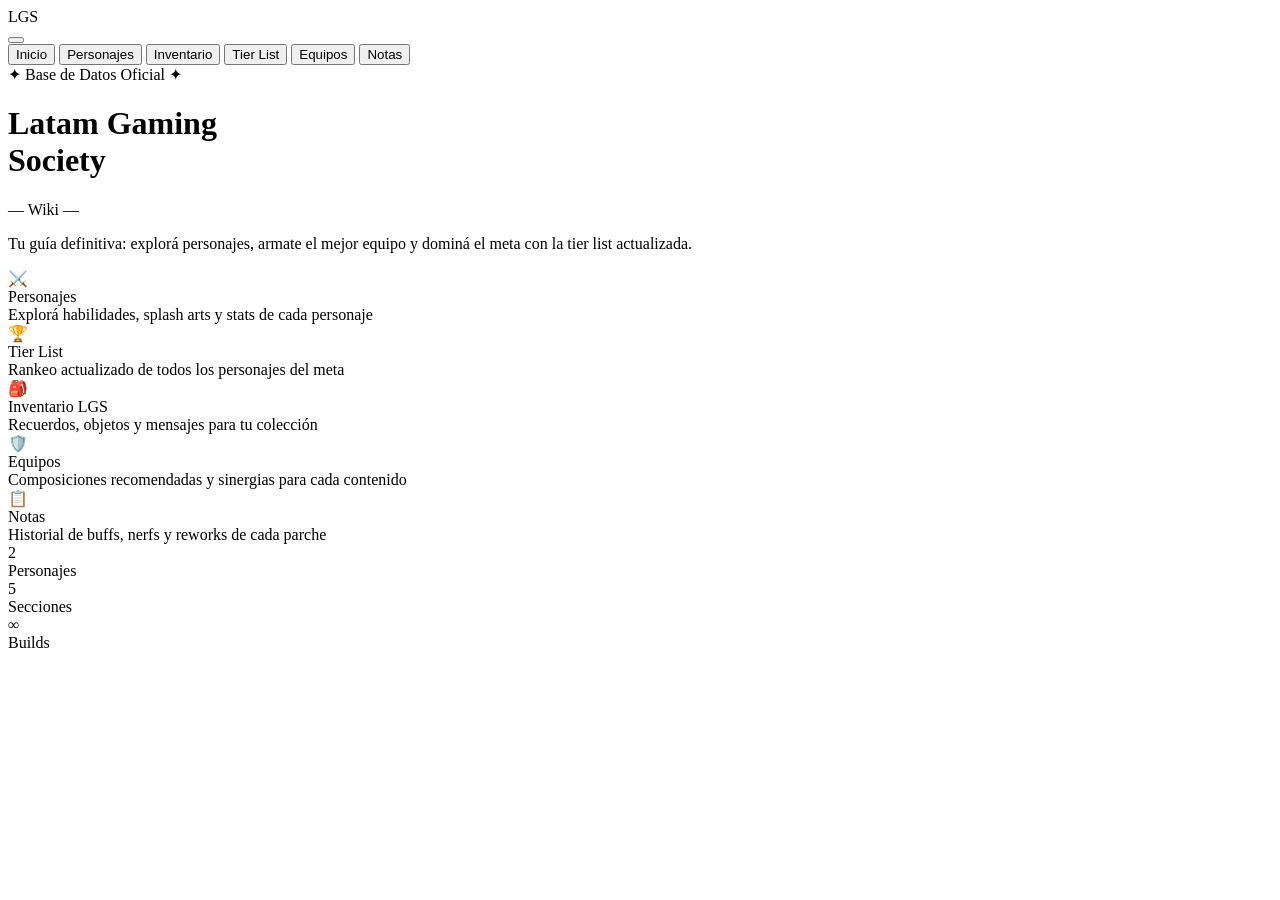
==== commit 1da4b131: "Add files via upload" ====
--- a/index.html
+++ b/index.html
@@ -4,7 +4,7 @@
 <meta charset="UTF-8">
 <meta name="viewport" content="width=device-width, initial-scale=1.0">
 <title>LGS Wiki</title>
-<link rel="stylesheet" href="styles.css">
+<link rel="stylesheet" href="css/styles.css">
 </head>
 <body data-page="home">
 <div class="bg-layer"></div>
@@ -61,7 +61,7 @@
     <div><div class="hstat-num">∞</div><div class="hstat-label">Builds</div></div>
   </div>
 </div>
-<script src="scripts.js" defer></script>
+<script src="js/scripts.js" defer></script>
 <div id="global-tooltip"></div>
 </body>
 </html>
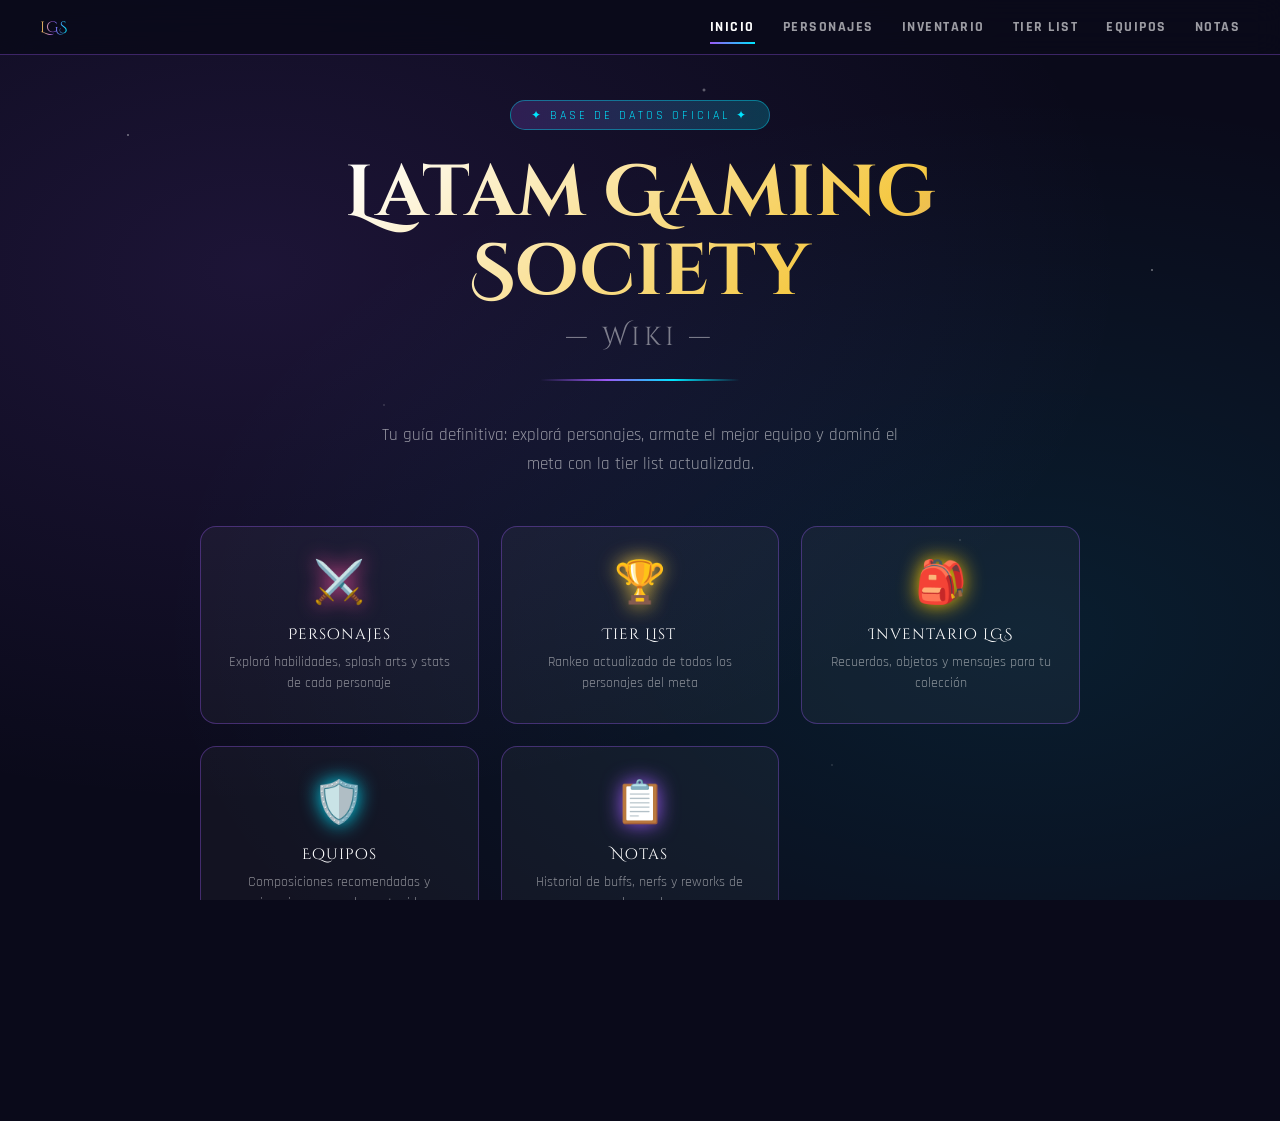
==== commit 32db06fe: "Add files via upload" ====
--- a/index.html
+++ b/index.html
@@ -8,20 +8,7 @@
 </head>
 <body data-page="home">
 <div class="bg-layer"></div>
-<nav>
-  <div class="nav-logo" onclick="goTo('home')">LGS</div>
-  <button class="nav-hamburger" id="nav-hamburger" aria-label="Menú">
-    <span></span><span></span><span></span>
-  </button>
-  <div class="nav-links" id="nav-links">
-    <button class="nav-btn" data-page="home"       onclick="goTo('home');closeMenu()">Inicio</button>
-    <button class="nav-btn" data-page="personajes" onclick="goTo('personajes');closeMenu()">Personajes</button>
-    <button class="nav-btn" data-page="inventario" onclick="goTo('inventario');closeMenu()">Inventario</button>
-    <button class="nav-btn" data-page="tierlist"   onclick="goTo('tierlist');closeMenu()">Tier List</button>
-    <button class="nav-btn" data-page="equipos"    onclick="goTo('equipos');closeMenu()">Equipos</button>
-    <button class="nav-btn" data-page="notas"      onclick="goTo('notas');closeMenu()">Notas</button>
-  </div>
-</nav>
+<script src="js/nav.js"></script>
 <div class="home-wrap">
   <div class="hero-badge">✦ Base de Datos Oficial ✦</div>
   <h1 class="hero-title">Latam Gaming<br>Society</h1>
--- a/css/styles.css
+++ b/css/styles.css
@@ -0,0 +1,512 @@
+@import url('https://fonts.googleapis.com/css2?family=Cinzel+Decorative:wght@700;900&family=Rajdhani:wght@400;600;700&display=swap');
+*{margin:0;padding:0;box-sizing:border-box;}
+:root{
+  --gold:#f5c842;--violet:#9b59f5;--cyan:#00e5ff;--pink:#ff4fa3;
+  --bg:#0a0a1a;--border:rgba(155,89,245,0.35);
+  --fuego:#ff6b35;--hidro:#4fc3f7;--aero:#b2ff59;--geo:#ffca28;
+  --electro:#ce93d8;--crio:#80deea;--flora:#69f0ae;
+  --celestial:#ffe082;--umbral:#9e9e9e;--caos:#e040fb;
+}
+html,body{height:100%;background:var(--bg);color:#fff;font-family:'Rajdhani',sans-serif;overflow-x:hidden;}
+
+.bg-layer{position:fixed;inset:0;z-index:0;pointer-events:none;
+  background:radial-gradient(ellipse at 20% 30%,rgba(155,89,245,.13) 0%,transparent 60%),
+             radial-gradient(ellipse at 80% 70%,rgba(0,229,255,.09) 0%,transparent 60%),var(--bg);}
+.bg-layer::before{content:'';position:absolute;inset:0;
+  background-image:radial-gradient(1.5px 1.5px at 10% 15%,rgba(255,255,255,.6) 0%,transparent 100%),
+    radial-gradient(1px 1px at 30% 45%,rgba(255,255,255,.4) 0%,transparent 100%),
+    radial-gradient(2px 2px at 55% 10%,rgba(255,255,255,.5) 0%,transparent 100%),
+    radial-gradient(1px 1px at 75% 60%,rgba(255,255,255,.4) 0%,transparent 100%),
+    radial-gradient(1.5px 1.5px at 90% 30%,rgba(255,255,255,.6) 0%,transparent 100%),
+    radial-gradient(1px 1px at 65% 85%,rgba(255,255,255,.35) 0%,transparent 100%);
+  animation:twinkle 4s ease-in-out infinite alternate;}
+@keyframes twinkle{from{opacity:.6}to{opacity:1}}
+
+/* ── NAV ── */
+nav{position:fixed;top:0;left:0;right:0;z-index:300;display:flex;align-items:center;justify-content:space-between;
+  padding:14px 40px;background:rgba(10,10,26,.9);backdrop-filter:blur(14px);
+  border-bottom:1px solid var(--border);}
+.nav-logo{font-family:'Cinzel Decorative',cursive;font-size:.95rem;cursor:pointer;
+  background:linear-gradient(90deg,var(--gold),var(--violet),var(--cyan));
+  -webkit-background-clip:text;background-clip:text;-webkit-text-fill-color:transparent;}
+
+/* Links — visibles en desktop, ocultos en móvil */
+.nav-links{display:flex;gap:28px;}
+
+.nav-btn{background:none;border:none;color:rgba(255,255,255,.6);cursor:pointer;
+  font-family:'Rajdhani',sans-serif;font-size:.9rem;font-weight:700;letter-spacing:1.5px;
+  text-transform:uppercase;padding:4px 0;position:relative;transition:color .2s;}
+.nav-btn::after{content:'';position:absolute;bottom:-4px;left:0;right:0;height:2px;
+  background:linear-gradient(90deg,var(--violet),var(--cyan));
+  transform:scaleX(0);transition:transform .3s;transform-origin:left;}
+.nav-btn:hover,.nav-btn.active{color:#fff;}
+.nav-btn.active::after,.nav-btn:hover::after{transform:scaleX(1);}
+
+/* Hamburguesa — oculta en desktop */
+.nav-hamburger{
+  display:none;
+  flex-direction:column;
+  justify-content:center;
+  align-items:center;
+  gap:5px;
+  background:none;
+  border:1px solid rgba(155,89,245,.4);
+  border-radius:8px;
+  cursor:pointer;
+  padding:8px 9px;
+  z-index:310;
+  flex-shrink:0;
+}
+.nav-hamburger span{
+  display:block;
+  width:22px;height:2px;
+  background:rgba(255,255,255,.85);
+  border-radius:2px;
+  transition:transform .3s,opacity .3s;
+}
+.nav-hamburger.open span:nth-child(1){transform:translateY(7px) rotate(45deg);}
+.nav-hamburger.open span:nth-child(2){opacity:0;}
+.nav-hamburger.open span:nth-child(3){transform:translateY(-7px) rotate(-45deg);}
+
+/* ── HOME ── */
+.home-wrap{min-height:100vh;display:flex;flex-direction:column;align-items:center;
+  justify-content:center;text-align:center;padding:100px 20px 60px;}
+.hero-badge{display:inline-block;background:linear-gradient(90deg,rgba(155,89,245,.2),rgba(0,229,255,.2));
+  border:1px solid rgba(0,229,255,.4);border-radius:20px;padding:6px 20px;
+  font-size:.78rem;letter-spacing:3px;text-transform:uppercase;color:var(--cyan);margin-bottom:24px;
+  animation:fadeInDown .8s ease both;}
+.hero-title{font-family:'Cinzel Decorative',cursive;font-size:clamp(2rem,6vw,4.5rem);line-height:1.1;
+  background:linear-gradient(135deg,#fff 0%,var(--gold) 40%,var(--violet) 70%,var(--cyan) 100%);
+  -webkit-background-clip:text;background-clip:text;-webkit-text-fill-color:transparent;
+  background-size:200% 200%;animation:gradShift 4s ease infinite,fadeInDown 1s ease both;margin-bottom:8px;}
+@keyframes gradShift{0%,100%{background-position:0 50%}50%{background-position:100% 50%}}
+.hero-sub{font-family:'Cinzel Decorative',cursive;font-size:clamp(.9rem,2vw,1.6rem);
+  color:rgba(255,255,255,.45);letter-spacing:4px;margin-bottom:24px;animation:fadeInDown 1.1s ease both;}
+.hero-divider{width:200px;height:2px;background:linear-gradient(90deg,transparent,var(--violet),var(--cyan),transparent);
+  margin:0 auto 40px;animation:fadeIn 1.2s ease both;}
+.hero-desc{max-width:540px;font-size:1.05rem;color:rgba(255,255,255,.55);line-height:1.7;
+  margin-bottom:48px;animation:fadeInUp 1.2s ease both;}
+.home-cards{display:grid;grid-template-columns:repeat(auto-fit,minmax(210px,1fr));
+  gap:22px;max-width:880px;width:100%;animation:fadeInUp 1.4s ease both;}
+.home-card{background:rgba(255,255,255,.04);border:1px solid var(--border);border-radius:16px;
+  padding:30px 22px;cursor:pointer;transition:transform .3s,box-shadow .3s,border-color .3s;
+  text-align:center;position:relative;overflow:hidden;}
+.home-card::before{content:'';position:absolute;inset:0;
+  background:linear-gradient(135deg,var(--c1,var(--violet)),var(--c2,var(--cyan)));
+  opacity:0;transition:opacity .3s;}
+.home-card:hover{transform:translateY(-8px) scale(1.03);border-color:transparent;
+  box-shadow:0 20px 60px rgba(0,0,0,.4),0 0 28px var(--c1,var(--violet));}
+.home-card:hover::before{opacity:.12;}
+.home-card.c-chars{--c1:#ff4fa3;--c2:#9b59f5;}
+.home-card.c-tier{--c1:#f5c842;--c2:#ff6b35;}
+.home-card.c-inventario{--c1:#ffcc00;--c2:#f2994a;}
+.home-card.c-teams{--c1:#00e5ff;--c2:#00b894;}
+.hcard-icon{font-size:2.6rem;margin-bottom:14px;display:block;position:relative;z-index:1;
+  filter:drop-shadow(0 0 10px var(--c1,var(--violet)));transition:transform .3s;}
+.home-card:hover .hcard-icon{transform:scale(1.15) rotate(-5deg);}
+.hcard-title{font-family:'Cinzel Decorative',cursive;font-size:.95rem;color:#fff;
+  margin-bottom:7px;position:relative;z-index:1;letter-spacing:1px;}
+.hcard-desc{font-size:.85rem;color:rgba(255,255,255,.5);line-height:1.5;position:relative;z-index:1;}
+.home-stats{display:flex;gap:48px;margin-top:54px;animation:fadeInUp 1.6s ease both;}
+.hstat-num{font-family:'Cinzel Decorative',cursive;font-size:2rem;
+  background:linear-gradient(90deg,var(--gold),var(--violet));
+  -webkit-background-clip:text;background-clip:text;-webkit-text-fill-color:transparent;}
+.hstat-label{font-size:.78rem;letter-spacing:2px;text-transform:uppercase;color:rgba(255,255,255,.4);margin-top:4px;}
+
+/* ── SECCIONES ── */
+.chars-wrap{padding:100px 40px 60px;max-width:1300px;margin:0 auto;}
+
+.section-header {
+  text-align: center;
+  margin-bottom: 50px;
+  animation: fadeInDown 0.8s ease both;
+}
+
+.section-badge{
+  display:inline-block;
+  background:linear-gradient(90deg,rgba(255,79,163,.2),rgba(155,89,245,.2)); 
+  border:1px solid rgba(255,79,163,.4);
+  border-radius:20px;
+  padding:5px 18px; 
+  font-size:.75rem;
+  letter-spacing:3px;
+  text-transform:uppercase;
+  color:var(--pink);
+  margin-bottom:14px;
+}
+
+.section-title {
+  font-family: 'Cinzel Decorative', cursive;
+  font-size: clamp(2rem, 5vw, 3.5rem);
+  background: linear-gradient(135deg, #fff 0%, var(--violet) 50%, var(--cyan) 100%);
+  background-clip: text;
+  -webkit-background-clip: text;
+  -webkit-text-fill-color: transparent;
+  margin-bottom: 10px;
+  text-transform: uppercase;
+  letter-spacing: 2px;
+  filter: drop-shadow(0 0 15px rgba(155, 89, 245, 0.3));
+}
+
+.section-sub {
+  color: rgba(255, 255, 255, 0.5);
+  font-size: 1rem;
+  max-width: 600px;
+  margin: 0 auto;
+  line-height: 1.6;
+  letter-spacing: 1px;
+}
+/* ── INVENTARIO ── */
+.inventory-wrap{padding:100px 40px 60px;max-width:1300px;margin:0 auto;}
+.inventory-grid{display:grid;grid-template-columns:repeat(auto-fit,minmax(260px,1fr));gap:22px;margin-top:24px;}
+.inventory-card{background:rgba(255,255,255,.04);border:1px solid rgba(255,255,255,.08);border-radius:18px;overflow:hidden;
+  display:flex;flex-direction:column;transition:transform .3s,box-shadow .3s;}
+.inventory-card:hover{transform:translateY(-6px);box-shadow:0 18px 50px rgba(0,0,0,.28);}
+.inventory-card-media{position:relative;min-height:220px;display:flex;align-items:center;justify-content:center;
+  background:linear-gradient(135deg,rgba(155,89,245,.15),rgba(0,229,255,.12));color:#fff;
+  text-transform:uppercase;font-family:'Cinzel Decorative',cursive;font-size:1.8rem;letter-spacing:1px;}
+.inventory-card-media span{background:rgba(0,0,0,.35);padding:10px 18px;border-radius:999px;}
+.inventory-card-media-recuerdos{background:linear-gradient(135deg,#40123a,#220923);}
+.inventory-card-media-objetos{background:linear-gradient(135deg,#10343d,#0d5668);}
+.inventory-card-media-mensajes{background:linear-gradient(135deg,#2e1f3d,#5d3d7b);}
+.inventory-card-body{padding:22px;display:flex;flex-direction:column;gap:12px;}
+.inventory-card-title{font-family:'Cinzel Decorative',cursive;font-size:1.1rem;color:#fff;}
+.inventory-card-desc{color:rgba(255,255,255,.6);line-height:1.65;font-size:.94rem;}
+.inventory-card-notice{font-size:.82rem;color:rgba(255,255,255,.35);padding-top:4px;border-top:1px solid rgba(255,255,255,.06);}
+
+/* ── FILTROS ── */
+.filters {
+  background: rgba(20, 20, 40, 0.8);
+  border: 1px solid rgba(155, 89, 245, 0.4);
+  border-radius: 16px;
+  padding: 18px 22px;
+  margin-bottom: 24px;
+  display: flex;
+  flex-wrap: wrap;
+  align-items: flex-start;
+  gap: 20px;
+}
+.search-wrap{position:relative;flex:1;min-width:200px;}
+.search-wrap input{width:100%;background:rgba(255,255,255,.06);border:1px solid rgba(155,89,245,.3);
+  border-radius:10px;padding:9px 14px 9px 40px;color:#fff;font-family:'Rajdhani',sans-serif;
+  font-size:.92rem;font-weight:600;outline:none;transition:border-color .3s;}
+.search-wrap input::placeholder{color:rgba(255,255,255,.3);}
+.search-wrap input:focus{border-color:var(--violet);}
+.s-icon{position:absolute;left:12px;top:50%;transform:translateY(-50%);opacity:.45;font-size:.95rem;}
+.fg{display:flex;flex-direction:column;gap:7px;}
+.fl{font-size:.68rem;letter-spacing:2px;text-transform:uppercase;color:rgba(255,255,255,.35);}
+.fp{display:flex;flex-wrap:wrap;gap:5px;}
+.pill {
+  background: #1a1a2e;
+  border: 1px solid #5a4a8a;
+  color: #ddd;
+  padding: 6px 14px;
+  font-size: 0.85rem;
+  font-weight: 600;
+  border-radius: 20px;
+  cursor: pointer;
+  transition: all 0.2s;
+  display: flex;
+  align-items: center;
+  gap: 6px;
+  white-space: nowrap;
+  user-select: none;
+}
+
+.pill:hover {
+  background: #2e2a4a;
+  border-color: var(--violet);
+  color: #fff;
+}
+
+.pill.active {
+  background: rgba(155, 89, 245, 0.3);
+  border-color: var(--violet);
+  color: #fff;
+  box-shadow: 0 0 12px rgba(155, 89, 245, 0.4);
+}
+.count-lbl {
+  margin-left: auto;
+  color: #ffffff;
+  font-size: 0.9rem;
+  font-weight: 600;
+  white-space: nowrap;
+  background: rgba(155, 89, 245, 0.15);
+  padding: 6px 14px;
+  border-radius: 20px;
+  border: 1px solid rgba(155, 89, 245, 0.4);
+}
+#char-count {
+  color: var(--cyan);
+  font-weight: 700;
+  font-size: 1rem;
+}
+/* ── CARDS PERSONAJES ── */
+.chars-grid{display:grid;grid-template-columns:repeat(auto-fill,minmax(165px,1fr));gap:18px;}
+.char-card{position:relative;border-radius:14px;overflow:hidden;cursor:pointer;aspect-ratio:3/4;
+  background:rgba(255,255,255,.04);border:1px solid rgba(255,255,255,.1);
+  display:flex;flex-direction:column;transition:transform .3s,box-shadow .3s,border-color .3s;}
+.char-card:hover{transform:translateY(-8px) scale(1.03);}
+.char-card[data-rarity="5"]{border-color:rgba(245,200,66,.3);}
+.char-card[data-rarity="5"]:hover{border-color:var(--gold);box-shadow:0 20px 50px rgba(0,0,0,.5),0 0 28px rgba(245,200,66,.3);}
+.char-card[data-rarity="4"]{border-color:rgba(155,89,245,.25);}
+.char-card[data-rarity="4"]:hover{border-color:var(--violet);box-shadow:0 20px 50px rgba(0,0,0,.5),0 0 22px rgba(155,89,245,.3);}
+.card-art{flex:1;position:relative;overflow:hidden;}
+.card-art img{width:100%;height:100%;object-fit:cover;object-position:top center;display:block;transition:transform .4s;}
+.char-card:hover .card-art img{transform:scale(1.08);}
+.card-art-bg{width:100%;height:100%;display:flex;align-items:center;justify-content:center;}
+.elem-badge{position:absolute;top:9px;left:9px;width:13px;height:13px;border-radius:50%;
+  border:2px solid rgba(255,255,255,.2);z-index:2;}
+.rarity-badge{position:absolute;top:7px;right:7px;z-index:2;display:flex;gap:1px;
+  background:rgba(0,0,0,.55);border-radius:7px;padding:3px 5px;backdrop-filter:blur(4px);}
+.star{font-size:.52rem;line-height:1;}
+.card-footer{padding:9px 11px;background:linear-gradient(0deg,rgba(10,10,26,.97),rgba(10,10,26,.7));
+  border-top:1px solid rgba(255,255,255,.06);}
+.card-name{font-family:'Cinzel Decorative',cursive;font-size:.63rem;color:#fff;
+  text-align:center;white-space:nowrap;overflow:hidden;text-overflow:ellipsis;}
+.card-el-name{font-size:.65rem;color:rgba(255,255,255,.33);text-align:center;margin-top:2px;letter-spacing:1px;}
+.empty-state{grid-column:1/-1;text-align:center;padding:70px 20px;color:rgba(255,255,255,.22);}
+.empty-icon{font-size:2.8rem;margin-bottom:14px;display:block;}
+.empty-text{font-family:'Cinzel Decorative',cursive;font-size:.85rem;letter-spacing:2px;}
+
+/* ── MODAL ── */
+.modal-overlay{position:fixed;inset:0;z-index:500;background:rgba(0,0,0,.82);
+  backdrop-filter:blur(8px);display:flex;align-items:center;justify-content:center;
+  padding:20px;opacity:0;pointer-events:none;transition:opacity .28s;}
+.modal-overlay.open{opacity:1;pointer-events:all;}
+.modal{background:linear-gradient(160deg,#0f0f24,#0a0a1a);border-radius:18px;
+  border:1px solid rgba(155,89,245,.3);max-width:860px;width:100%;max-height:88vh;
+  overflow-y:auto;position:relative;transform:translateY(28px);transition:transform .28s;}
+.modal-overlay.open .modal{transform:translateY(0);}
+.modal::-webkit-scrollbar{width:5px;}
+.modal::-webkit-scrollbar-track{background:rgba(255,255,255,.02);}
+.modal::-webkit-scrollbar-thumb{background:rgba(155,89,245,.4);border-radius:3px;}
+.modal-hero{position:relative;height:320px;overflow:hidden;border-radius:18px 18px 0 0;}
+.modal-hero-img{width:100%;height:100%;object-fit:cover;object-position:top center;display:block;}
+.modal-hero-bg{width:100%;height:100%;}
+.modal-hero-grad{position:absolute;inset:0;
+  background:linear-gradient(0deg,#0a0a1a 0%,rgba(10,10,26,.25) 55%,transparent 100%);}
+.modal-close{position:absolute;top:14px;right:14px;z-index:10;background:rgba(0,0,0,.6);
+  border:1px solid rgba(255,255,255,.18);border-radius:50%;width:34px;height:34px;
+  color:#fff;font-size:1rem;cursor:pointer;display:flex;align-items:center;justify-content:center;
+  transition:background .2s;backdrop-filter:blur(4px);}
+.modal-close:hover{background:rgba(255,79,163,.45);}
+.modal-hero-info{position:absolute;bottom:18px;left:26px;right:26px;}
+.modal-name{font-family:'Cinzel Decorative',cursive;font-size:clamp(1.3rem,3vw,2rem);
+  color:#fff;text-shadow:0 2px 18px rgba(0,0,0,.9);margin-bottom:4px;}
+.modal-tagline{font-size:.85rem;color:rgba(255,255,255,.5);font-style:italic;letter-spacing:1px;}
+.modal-badges{display:flex;align-items:center;gap:8px;margin-top:9px;flex-wrap:wrap;}
+.mbadge{display:flex;align-items:center;gap:5px;background:rgba(0,0,0,.55);
+  border-radius:20px;padding:3px 11px;font-size:.78rem;font-weight:700;letter-spacing:.8px;
+  border:1px solid rgba(255,255,255,.12);backdrop-filter:blur(4px);}
+.mbadge-dot{width:9px;height:9px;border-radius:50%;}
+.mbadge-role{background:rgba(155,89,245,.15);border-color:rgba(155,89,245,.35);color:var(--violet);}
+.mbadge-rarity{border-color:rgba(245,200,66,.3);}
+.mbadge-paradigma{background:rgba(0,229,255,.08);border-color:rgba(0,229,255,.3);color:var(--cyan);}
+.mbadge-via{background:rgba(245,200,66,.12);border-color:rgba(245,200,66,.4);color:var(--gold);
+  font-family:'Rajdhani',sans-serif;font-weight:700;cursor:pointer;letter-spacing:.8px;
+  transition:background .2s;}
+.mbadge-via:hover{background:rgba(245,200,66,.25);}
+.modal-body{padding:22px 26px 30px;}
+.ms-title{font-family:'Cinzel Decorative',cursive;font-size:.75rem;color:var(--cyan);
+  letter-spacing:3px;text-transform:uppercase;margin-bottom:12px;padding-bottom:7px;
+  border-bottom:1px solid rgba(0,229,255,.14);}
+.ms{margin-bottom:26px;}
+.stats-grid{display:grid;grid-template-columns:repeat(auto-fill,minmax(155px,1fr));gap:7px;}
+.srow{display:flex;justify-content:space-between;align-items:center;
+  background:rgba(255,255,255,.04);border-radius:8px;padding:6px 11px;
+  border:1px solid rgba(255,255,255,.05);}
+.sname{font-size:.78rem;color:rgba(255,255,255,.48);font-weight:600;}
+.sval{font-size:.85rem;color:#fff;font-weight:700;}
+.skill-card{background:rgba(255,255,255,.04);border:1px solid rgba(255,255,255,.07);
+  border-radius:11px;padding:14px 16px;margin-bottom:10px;transition:border-color .3s;}
+.skill-card:hover{border-color:rgba(155,89,245,.3);}
+.sk-head{display:flex;align-items:center;gap:9px;margin-bottom:7px;}
+.sk-icon{font-size:1.1rem;}
+.sk-name{font-family:'Cinzel Decorative',cursive;font-size:.74rem;color:var(--gold);letter-spacing:.8px;}
+.sk-type{font-size:.68rem;color:rgba(255,255,255,.32);letter-spacing:2px;text-transform:uppercase;margin-left:auto;}
+.sk-flavor{font-size:.8rem;color:rgba(255,255,255,.42);font-style:italic;margin-bottom:7px;line-height:1.5;}
+.sk-desc{font-size:.86rem;color:rgba(255,255,255,.73);line-height:1.6;}
+.sk-desc strong{color:var(--cyan);}
+.ptable{width:100%;border-collapse:collapse;}
+.ptable th{font-size:.7rem;letter-spacing:2px;text-transform:uppercase;color:rgba(255,255,255,.32);
+  padding:7px 11px;text-align:left;border-bottom:1px solid rgba(255,255,255,.07);}
+.ptable td{padding:8px 11px;font-size:.83rem;border-bottom:1px solid rgba(255,255,255,.04);}
+.ptable tr:last-child td{border-bottom:none;}
+.ptable tr:hover td{background:rgba(255,255,255,.03);}
+.pnum{color:var(--gold);font-weight:700;text-align:center;font-family:'Cinzel Decorative',cursive;}
+.pname{color:var(--violet);font-weight:700;}
+.pdesc{color:rgba(255,255,255,.62);line-height:1.5;}
+.pdesc strong{color:var(--cyan);}
+
+/* ── COMING SOON ── */
+.coming-soon{min-height:100vh;display:flex;flex-direction:column;align-items:center;
+  justify-content:center;text-align:center;padding:100px 20px;}
+.cs-icon{font-size:4rem;margin-bottom:20px;opacity:.4;}
+.cs-title{font-family:'Cinzel Decorative',cursive;font-size:1.4rem;color:rgba(255,255,255,.25);
+  letter-spacing:3px;margin-bottom:10px;}
+.cs-sub{font-size:.9rem;color:rgba(255,255,255,.15);letter-spacing:2px;}
+
+/* ── KEYFRAMES ── */
+@keyframes fadeInDown{from{opacity:0;transform:translateY(-24px)}to{opacity:1;transform:translateY(0)}}
+@keyframes fadeInUp{from{opacity:0;transform:translateY(24px)}to{opacity:1;transform:translateY(0)}}
+@keyframes fadeIn{from{opacity:0}to{opacity:1}}
+
+/* ══════════════════════════════
+   TABLET (≤ 900px)
+══════════════════════════════ */
+@media (max-width:900px){
+  nav{padding:14px 20px;}
+  .home-cards{grid-template-columns:repeat(2,1fr);gap:14px;}
+  .home-wrap{padding:90px 16px 50px;}
+  .hero-title{font-size:clamp(1.8rem,7vw,3.2rem);}
+  .hero-sub{font-size:clamp(.8rem,2.5vw,1.3rem);}
+  .hero-desc{font-size:.98rem;}
+  .chars-wrap{padding:90px 20px 50px;}
+}
+
+/* ══════════════════════════════
+   MÓVIL (≤ 600px)
+══════════════════════════════ */
+@media (max-width:600px){
+  nav{padding:12px 16px;}
+
+  /* Mostrar hamburguesa */
+  .nav-hamburger{display:flex;}
+
+  /* Ocultar links y convertirlos en drawer lateral */
+  .nav-links{
+    display:flex; /* siempre flex, pero fuera de pantalla */
+    position:fixed;
+    top:0;right:0;
+    height:100vh;
+    width:72%;
+    max-width:280px;
+    background:rgba(10,10,26,.97);
+    backdrop-filter:blur(16px);
+    border-left:1px solid rgba(155,89,245,.3);
+    flex-direction:column;
+    align-items:flex-start;
+    justify-content:center;
+    gap:4px;
+    padding:40px 28px;
+    transform:translateX(100%);
+    transition:transform .3s ease;
+    z-index:305;
+  }
+  .nav-links.open{transform:translateX(0);}
+
+  .nav-btn{
+    font-size:1.05rem;
+    padding:12px 0;
+    width:100%;
+    text-align:left;
+    border-bottom:1px solid rgba(255,255,255,.06);
+  }
+  .nav-btn::after{display:none;}
+
+  /* Home */
+  .home-wrap{padding:80px 14px 44px;}
+  .hero-title{font-size:clamp(1.5rem,9vw,2.4rem);}
+  .hero-sub{font-size:.85rem;letter-spacing:3px;}
+  .hero-desc{font-size:.92rem;}
+  .hero-divider{width:140px;}
+  .home-cards{grid-template-columns:1fr 1fr;gap:10px;}
+  .hcard-icon{font-size:2rem;margin-bottom:10px;}
+  .hcard-title{font-size:.82rem;}
+  .hcard-desc{font-size:.75rem;}
+  .home-stats{gap:28px;}
+  .hstat-num{font-size:1.6rem;}
+  .hstat-label{font-size:.7rem;}
+
+  /* Personajes */
+  .chars-wrap{padding:80px 12px 40px;}
+  .chars-grid{grid-template-columns:repeat(auto-fill,minmax(130px,1fr));gap:12px;}
+  .simple-search{margin:0 0 24px;max-width:100%;}
+
+  /* Modal */
+  .modal{max-height:95vh;border-radius:14px;}
+  .modal-hero{height:220px;}
+  .modal-body{padding:16px 16px 24px;}
+  .stats-grid{grid-template-columns:repeat(2,1fr);}
+  .ptable th,.ptable td{padding:6px 8px;font-size:.78rem;}
+}
+
+/* ══════════════════════════════
+   MUY CHICO (≤ 380px)
+══════════════════════════════ */
+@media (max-width:380px){
+  .home-cards{grid-template-columns:1fr;}
+  .hero-title{font-size:1.4rem;}
+  .chars-grid{grid-template-columns:repeat(2,1fr);}
+}
+/* ── RASGO ÚNICO ── */
+.rasgo-desc {
+  color: rgba(255,255,255,.55);
+  font-size: .88rem;
+  line-height: 1.6;
+  margin-bottom: 14px;
+  font-style: italic;
+}
+
+.rasgo-grid {
+  display: grid;
+  grid-template-columns: repeat(auto-fill, minmax(200px, 1fr));
+  gap: 10px;
+}
+
+.rasgo-card {
+  background: rgba(255,255,255,.05);
+  border: 1px solid rgba(245,200,66,.25);
+  border-radius: 12px;
+  padding: 12px 14px;
+  transition: border-color .3s, box-shadow .3s;
+}
+
+.rasgo-card:hover {
+  border-color: var(--gold);
+  box-shadow: 0 0 14px rgba(245,200,66,.15);
+}
+
+.rasgo-ally {
+  font-size: .72rem;
+  text-transform: uppercase;
+  letter-spacing: 2px;
+  color: var(--cyan);
+  margin-bottom: 4px;
+}
+
+.rasgo-name {
+  font-family: 'Cinzel Decorative', cursive;
+  font-size: .78rem;
+  color: var(--gold);
+  margin-bottom: 6px;
+}
+
+.rasgo-text {
+  font-size: .82rem;
+  color: rgba(255,255,255,.65);
+  line-height: 1.55;
+}
+/* ── TOOLTIP GLOBAL (POSITION FIXED) ── */
+#global-tooltip {
+  position: fixed;
+  z-index: 9999;
+  background: #0f0f24;
+  border: 1px solid var(--cyan);
+  color: #fff;
+  padding: 6px 12px;
+  border-radius: 6px;
+  font-size: 0.75rem;
+  max-width: 220px;
+  white-space: normal;
+  word-break: break-word;
+  box-shadow: 0 4px 12px rgba(0,0,0,.6);
+  pointer-events: none;
+  opacity: 0;
+  transition: opacity 0.2s;
+}
+
+#global-tooltip.visible {
+  opacity: 1;
+}
